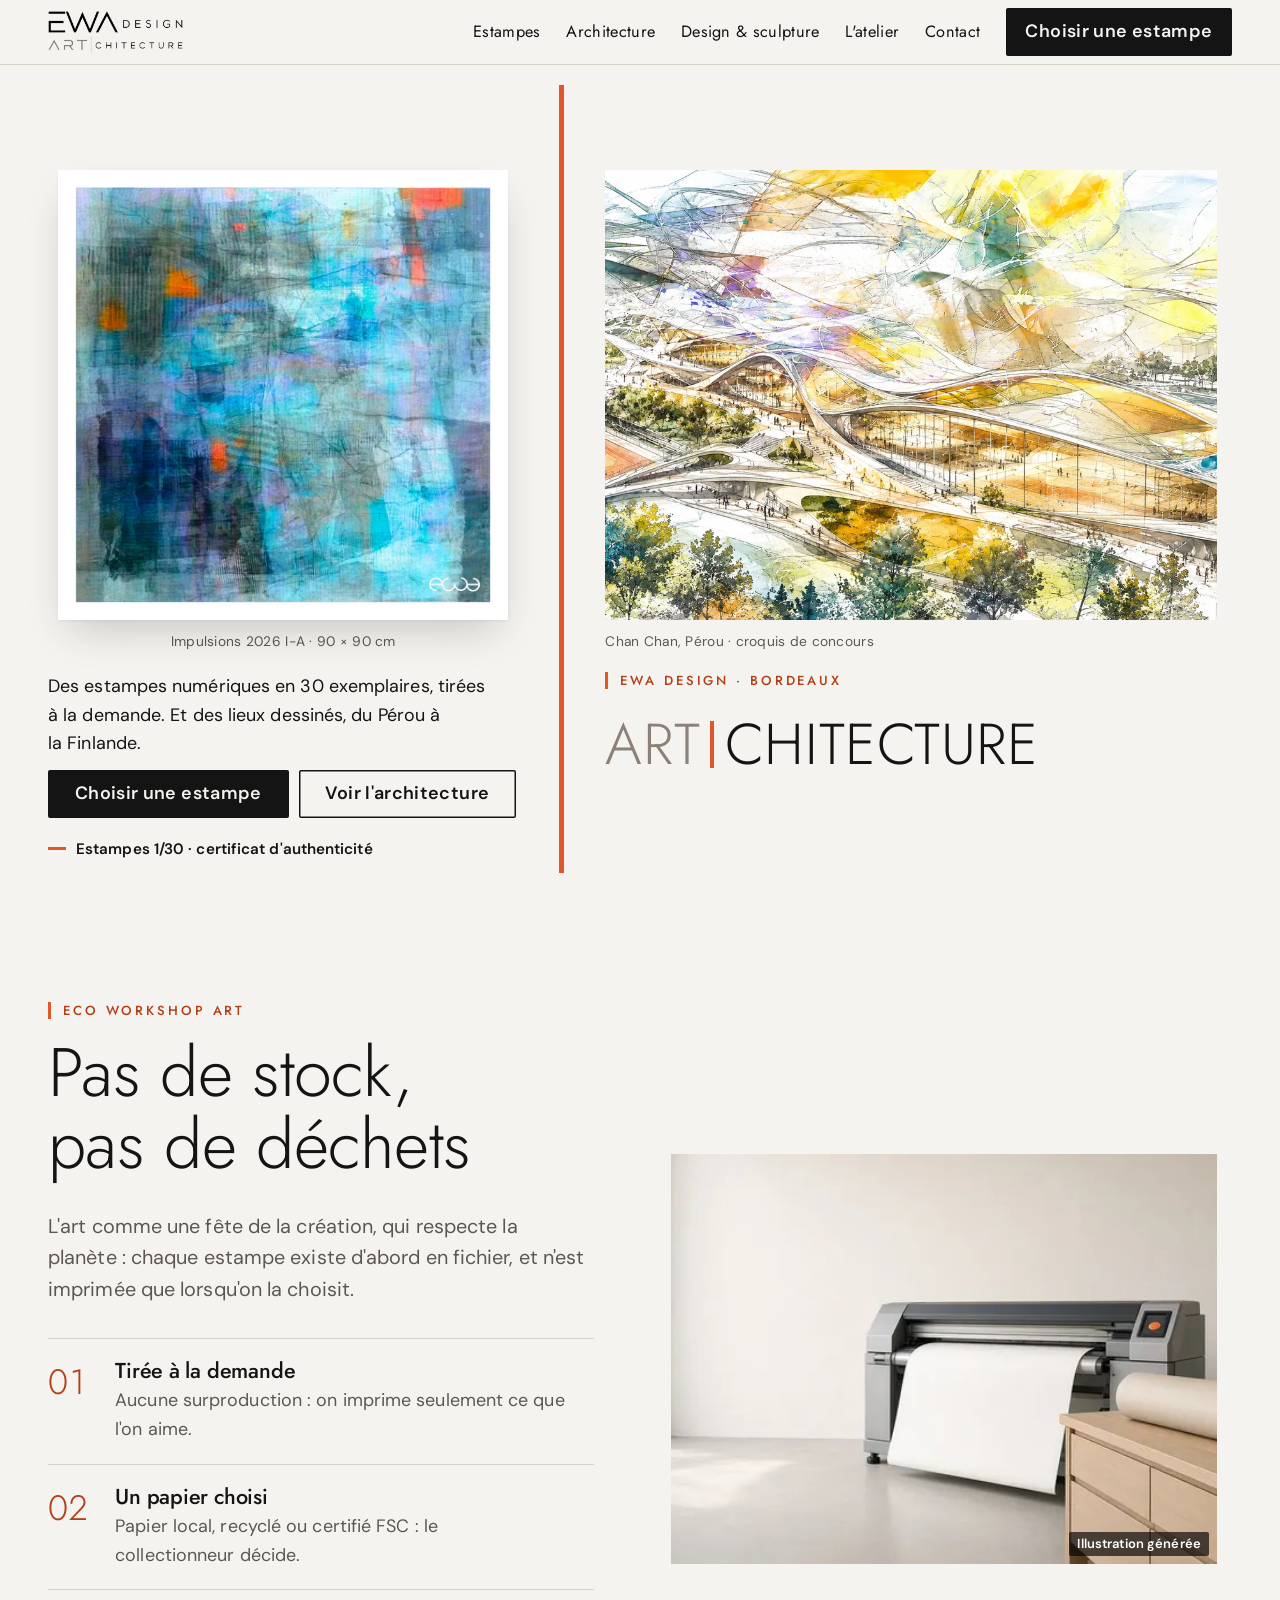
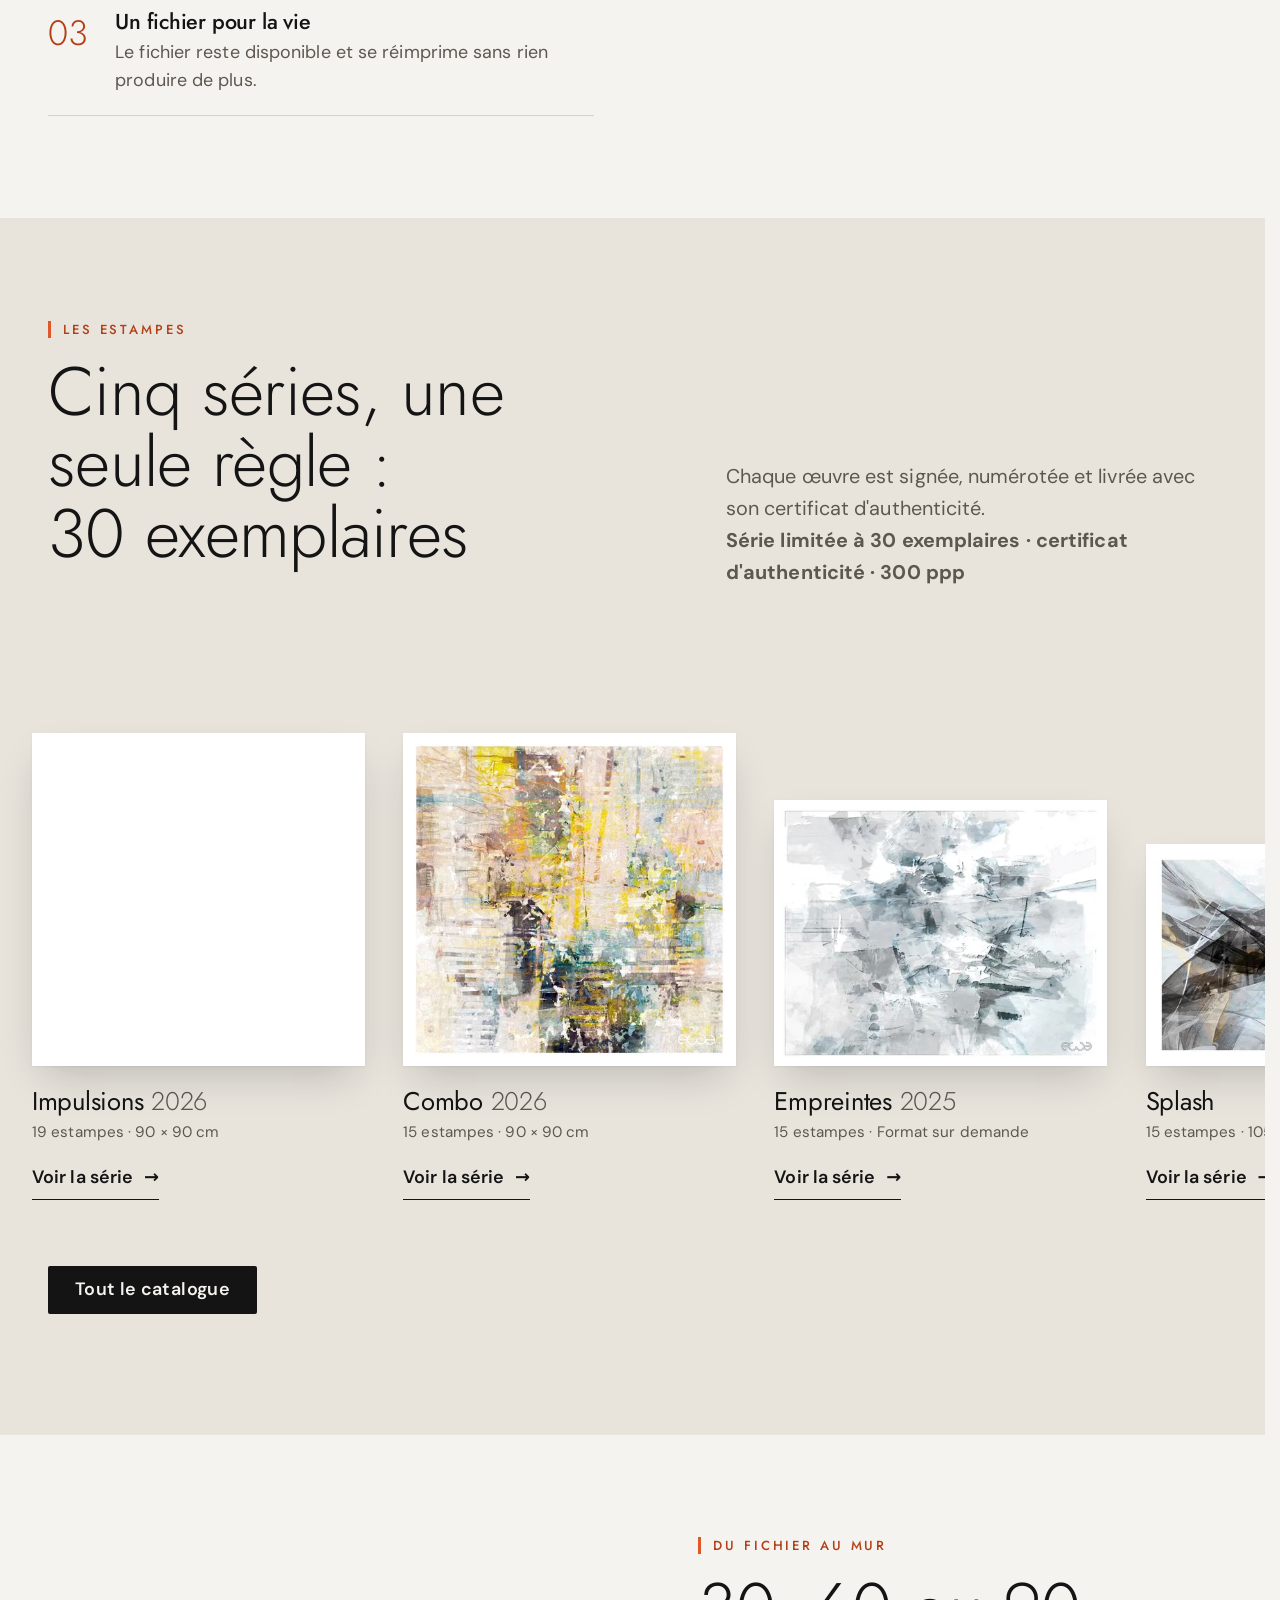
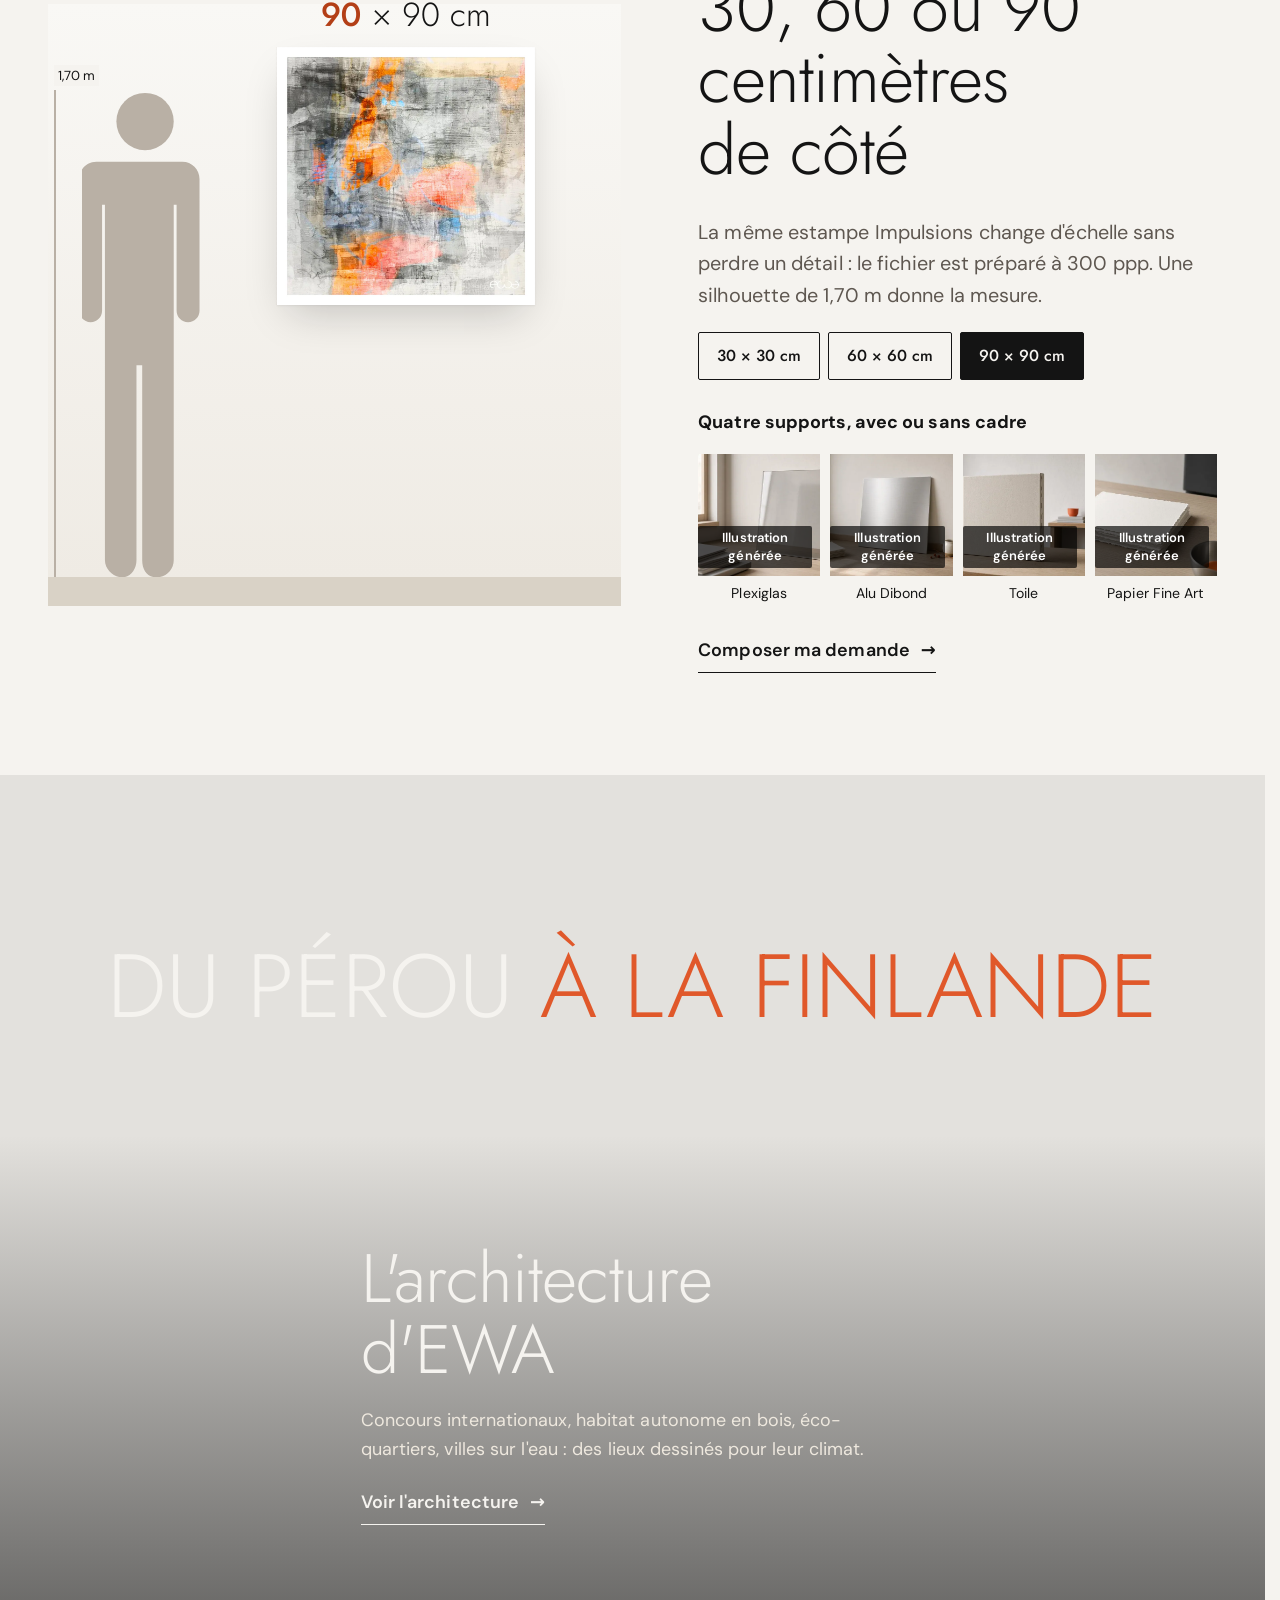
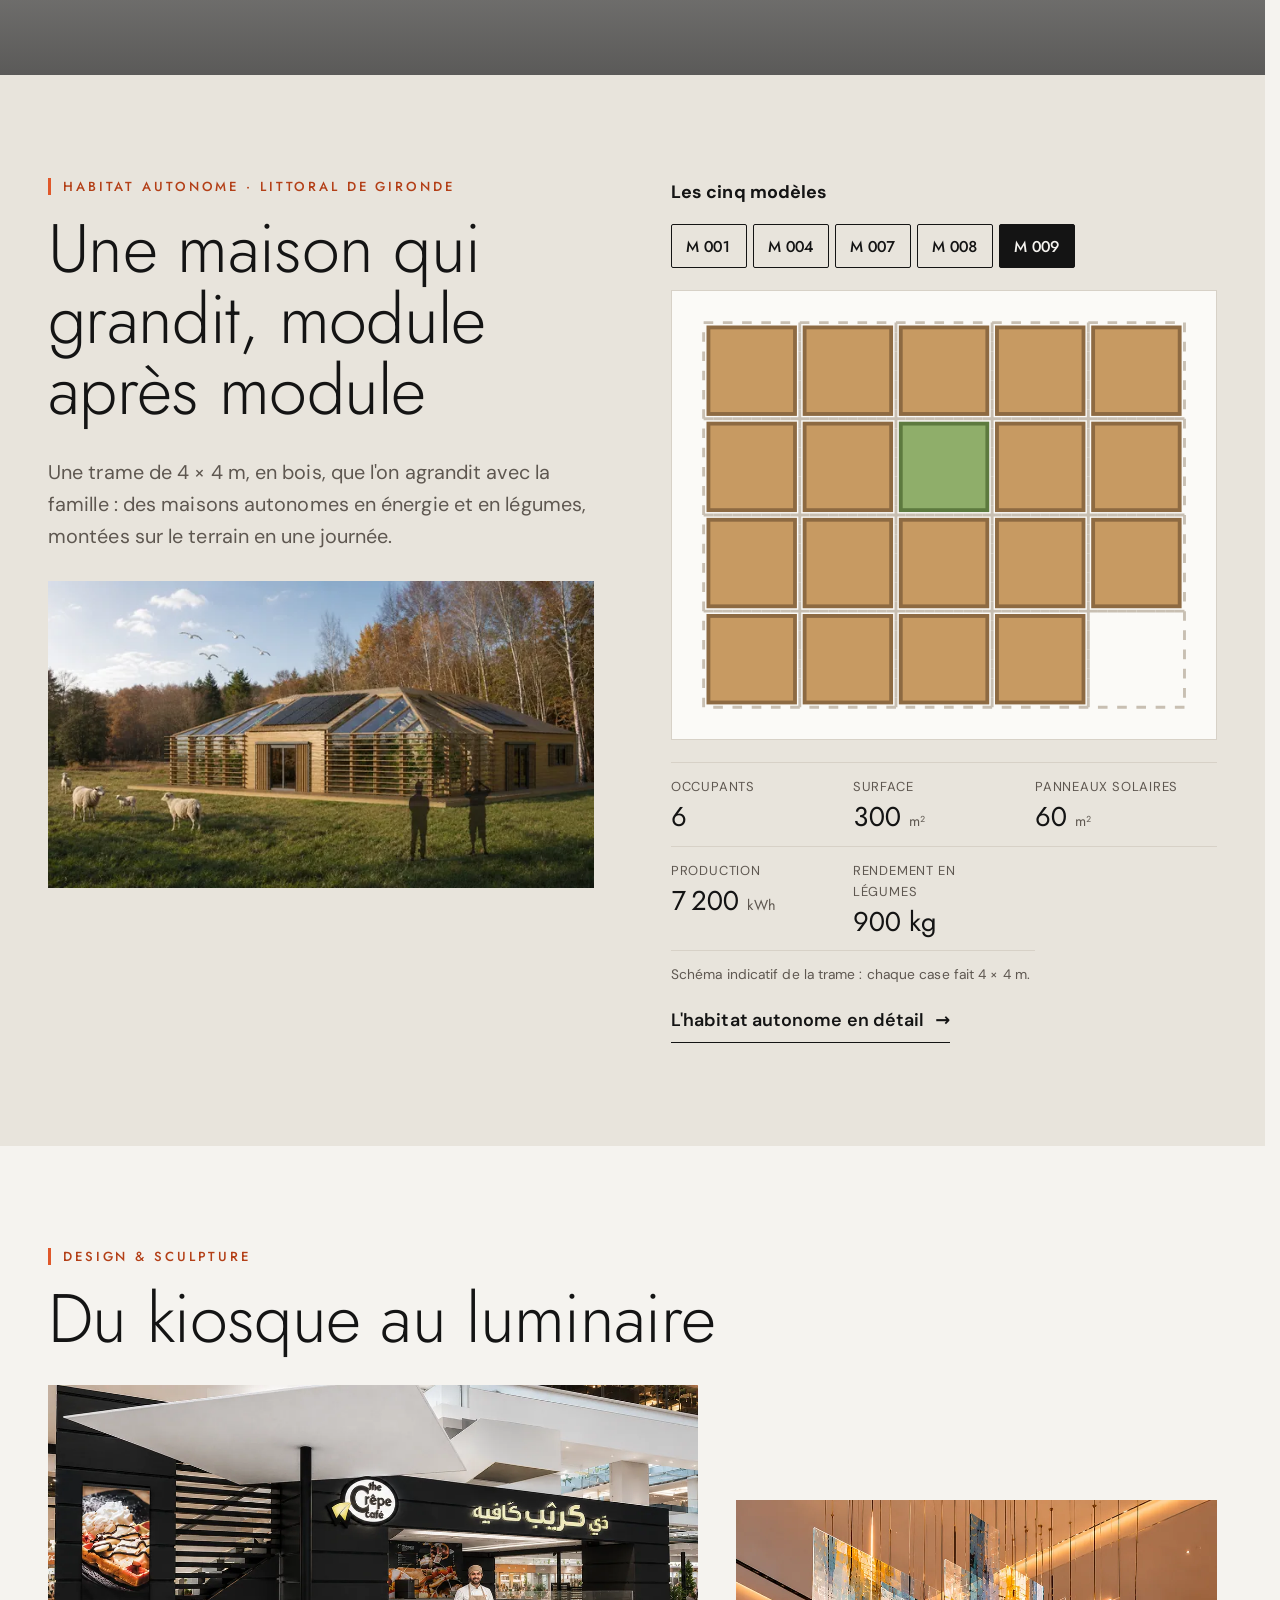
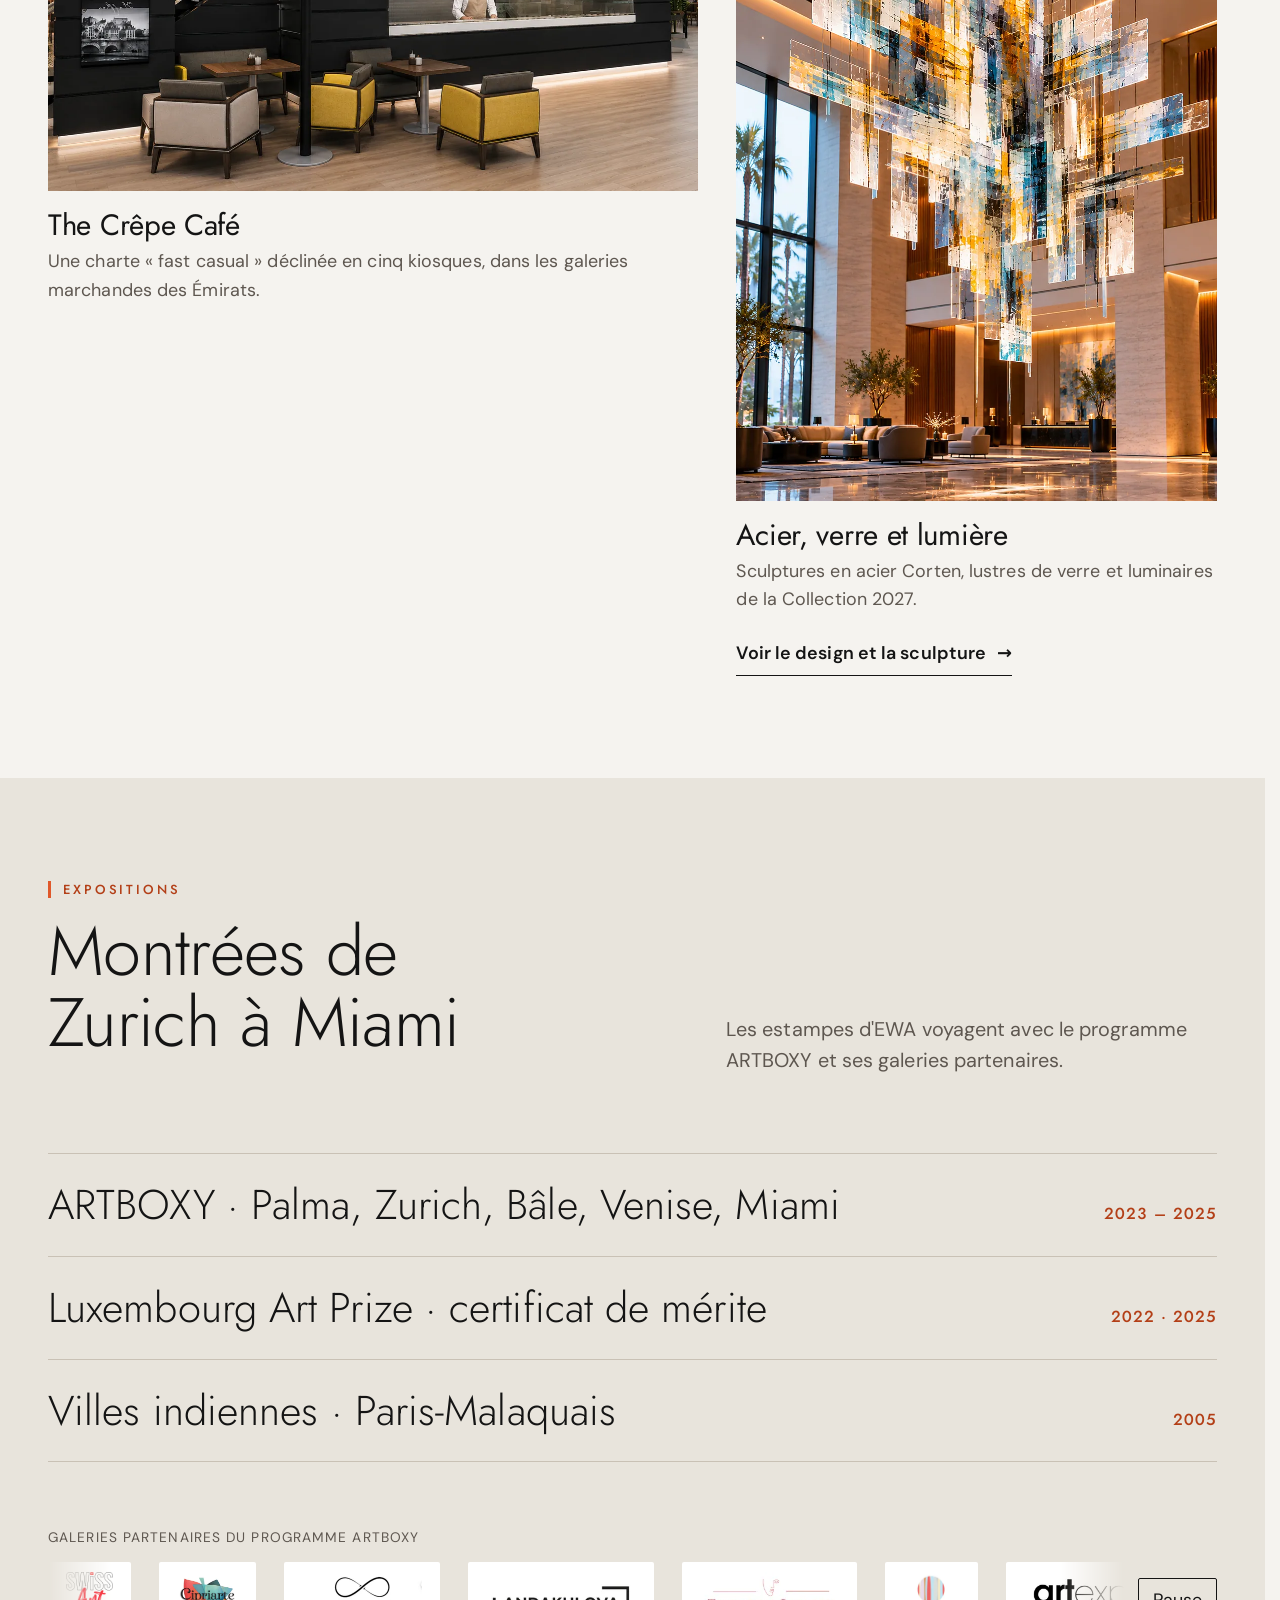
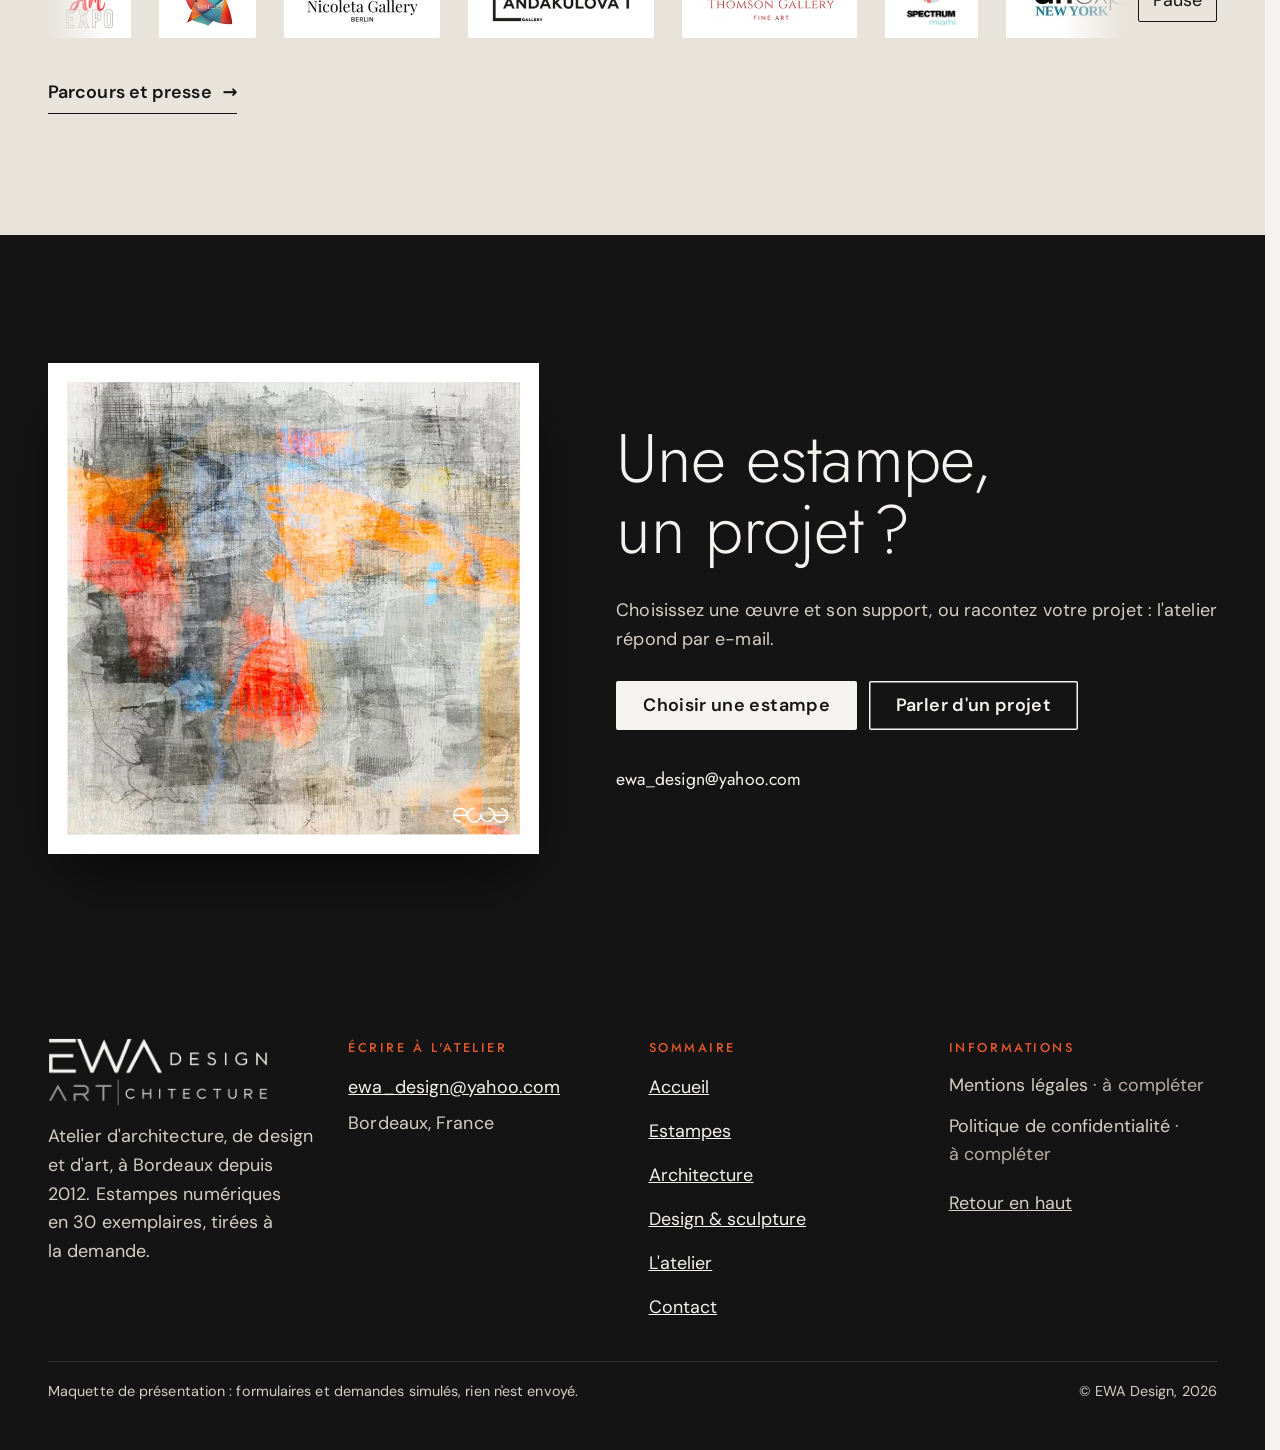
==== index.html @ a798f0fb "Maquette v1" ====
<!doctype html>
<html lang="fr" data-v="1" data-curseur>
<head>
<meta charset="utf-8">
<meta name="viewport" content="width=device-width, initial-scale=1, viewport-fit=cover">
<title>EWA Design : estampes numériques, architecture et design à Bordeaux</title>
<meta name="description" content="Estampes numériques en édition limitée à 30 exemplaires, tirées à la demande ; architecture, design et sculpture. Atelier EWA Design, Bordeaux.">
<meta name="robots" content="noindex, nofollow">
<link rel="canonical" href="https://ewa-design-maquette.vercel.app/">
<style>:root{--fond:#f5f3ef;--texte:#141414;--voile-fond:#141414;--ouverture-fond:#f5f3ef;--menu-fond:#141414}:root { --entete-h: 72px; --barres-h: 0px; } html { background: var(--fond); color: var(--texte); scrollbar-gutter: stable; } body { margin: 0; background: var(--fond); } html.js:not(.secours):not([data-arrivee="retour"]) [data-anime] { opacity: 0; } html.js:not(.secours):not([data-arrivee="retour"]) [data-anime].vu { opacity: 1; } [data-voile] { position: fixed; inset: 0; z-index: 900; background: var(--voile-fond); transform: translateY(100%); visibility: hidden; pointer-events: none; } html[data-arrivee="voile"]:not(.voile-leve):not(.secours) [data-voile] { transform: none; visibility: visible; } html.secours [data-voile] { visibility: hidden !important; } .ouverture-panneau { position: fixed; inset: 0; z-index: 850; display: none; place-content: center; justify-items: center; background: var(--ouverture-fond, var(--voile-fond)); color: var(--fond); text-align: center; } html.js[data-arrivee="intro"]:not(.secours):not(.intro-finie) .ouverture-panneau { display: grid; } html.defilement-bloque, html.defilement-bloque body, html.js[data-arrivee="intro"]:not(.secours):not(.intro-finie), html.js[data-arrivee="intro"]:not(.secours):not(.intro-finie) body, html[data-arrivee="voile"]:not(.voile-leve):not(.secours), html[data-arrivee="voile"]:not(.voile-leve):not(.secours) body { overflow: hidden; } html.js[data-arrivee="intro"]:not(.secours):not(.intro-finie) { background-color: var(--ouverture-fond, var(--voile-fond)); } html[data-arrivee="voile"]:not(.voile-leve):not(.secours) { background-color: var(--voile-fond); }</style>
<script>(function () {
var d = document.documentElement, ss = null, ls = null;
try { ss = window.sessionStorage; ls = window.localStorage; } catch (e) {}
d.classList.add('js');
var nav = performance.getEntriesByType ? performance.getEntriesByType('navigation')[0] : null;
var type = nav ? nav.type : 'navigate';
var depart = null;
try { depart = JSON.parse(ss.getItem('socle:depart') || 'null'); ss.removeItem('socle:depart'); } catch (e) {}
if (depart && !(Date.now() - depart.t < 15000)) depart = null;
var mode = type === 'back_forward' ? 'retour' : type === 'reload' ? 'intro' : depart ? 'voile' : 'intro';
d.setAttribute('data-arrivee', mode);
if (mode === 'voile' && depart.couleur) d.style.setProperty('--voile-fond', depart.couleur);
if (type === 'reload' && 'scrollRestoration' in history) {
history.scrollRestoration = 'manual';
}
try {
var choisie = ls && ls.getItem('socle:langue');
var langue = (d.lang || '').slice(0, 2);
if (choisie && choisie !== langue && type === 'navigate' && !depart) {
var alt = document.querySelector('link[rel="alternate"][hreflang="' + choisie + '"]');
if (alt) location.replace(new URL(alt.href).pathname + location.search + location.hash);
}
} catch (e) {}
setTimeout(function () { if (!d.classList.contains('demarre')) d.classList.add('secours'); }, 2000);
})();</script>
<link rel="preload" href="/assets/fonts/jost.woff2" as="font" type="font/woff2" crossorigin>
<link rel="preload" href="/assets/fonts/dm-sans.woff2" as="font" type="font/woff2" crossorigin>
<link rel="stylesheet" href="/assets/css/socle.css?v=1">
<link rel="stylesheet" href="/assets/css/site.css?v=1">
<link rel="modulepreload" href="/assets/js/site.js?v=1">
<link rel="modulepreload" href="/assets/js/socle/index.js?v=1">
<script src="/assets/vendor/gsap.min.js" defer></script>
<script src="/assets/vendor/ScrollTrigger.min.js" defer></script>
<script src="/assets/vendor/SplitText.min.js" defer></script>
<script type="module" src="/assets/js/site.js?v=1"></script>
<meta name="theme-color" content="#f5f3ef">
<link rel="icon" href="/assets/images/favicon.png" type="image/png">
<link rel="apple-touch-icon" href="/assets/images/apple-touch-icon.png">
<meta property="og:type" content="website">
<meta property="og:site_name" content="EWA Design">
<meta property="og:locale" content="fr_FR">
<meta property="og:title" content="EWA Design : estampes numériques, architecture et design à Bordeaux">
<meta property="og:description" content="Estampes numériques en édition limitée à 30 exemplaires, tirées à la demande ; architecture, design et sculpture. Atelier EWA Design, Bordeaux.">
<meta property="og:url" content="https://ewa-design-maquette.vercel.app/">
<meta property="og:image" content="https://ewa-design-maquette.vercel.app/assets/partage/accueil-fr.jpg">
<meta property="og:image:width" content="1200">
<meta property="og:image:height" content="630">
<meta property="og:image:alt" content="EWA Design : une estampe Impulsions et le titre Art | chitecture">
<meta name="twitter:card" content="summary_large_image">
<script type="application/ld+json">{"@context":"https://schema.org","@type":"Organization","name":"EWA Design","alternateName":"Eco Workshop Art","url":"https://ewa-design-maquette.vercel.app/","email":"ewa_design@yahoo.com","foundingDate":"2012","address":{"@type":"PostalAddress","addressLocality":"Bordeaux","addressCountry":"FR"},"description":"Atelier bordelais d'architecture, de design, d'art et de sculpture : estampes numériques en édition limitée à 30 exemplaires, tirées à la demande."}</script>
</head>
<body id="haut">
<div data-voile data-forme="barre" aria-hidden="true"><span class="voile-barre"></span><div class="voile-contenu"><img src="/assets/images/logo-clair-480.webp" alt="" width="480" height="149"><span data-voile-libelle>Accueil</span></div></div>
<div class="ouverture-panneau" data-ouverture aria-hidden="true">
  <p class="ouv-ewa">EWA <span>design</span></p>
  <p class="ouv-mots"><span class="ouv-mot ouv-art">Art</span><span class="ouv-barre" data-ouverture-objet></span><span class="ouv-mot ouv-chi">chitecture</span></p>
</div>
<a class="evitement" href="#contenu">Aller au contenu</a>
<header data-entete>
  <div class="entete-rangee">
    <a class="entete-logo" href="/" aria-label="EWA Design, accueil" data-libelle="Accueil" aria-current="page">
      <img src="/assets/images/logo-480.webp" alt="" width="480" height="149">
    </a>
    <nav data-nav aria-label="Navigation principale">
      <ul><li><a href="/estampes" data-libelle="Estampes">Estampes</a></li><li><a href="/architecture" data-libelle="Architecture">Architecture</a></li><li><a href="/design-sculpture" data-libelle="Design &amp; sculpture">Design &amp; sculpture</a></li><li><a href="/atelier" data-libelle="L&#39;atelier">L&#39;atelier</a></li><li><a href="/contact" data-libelle="Contact">Contact</a></li></ul>
    </nav>
    <div class="entete-actions">
      <a class="bouton" href="/estampes#catalogue" data-libelle="Estampes">Choisir une estampe</a>
      <button type="button" data-menu-bouton aria-controls="menu" aria-expanded="false" data-libelle-ouvrir="Menu" data-libelle-fermer="Fermer"><span data-libelle-bouton>Menu</span></button>
      <a class="menu-sansjs" href="#menu" data-menu-lien>Menu</a>
    </div>
  </div>
</header>
<script>/* Avant le premier affichage : rangées de la navigation (même règle que ajusterNav dans assets/js/socle/entete.js)
   et hauteur réelle de l'en-tête, pour que rien ne saute quand le JavaScript du site prend la main. */
(function () {
  var h = document.documentElement, u = document.querySelector('[data-nav] ul'), e = document.querySelector('[data-entete]');
  if (u) {
    var deborde = function () { return u.scrollWidth > u.clientWidth + 1; }, c = deborde();
    if (c && window.matchMedia('(min-width: 900px)').matches) {
      h.classList.add('nav-deux-rangees'); c = deborde();
      if (c) { h.classList.add('nav-deux-lignes'); var a = u.querySelector('a'); c = !a || u.getBoundingClientRect().height > a.getBoundingClientRect().height * 2.5; }
      if (c) h.classList.remove('nav-deux-rangees', 'nav-deux-lignes');
    }
    if (c) h.classList.add('nav-compacte');
  }
  if (e) h.style.setProperty('--entete-h', Math.round(e.getBoundingClientRect().height) + 'px');
})();</script>
<span id="menu-ferme" aria-hidden="true"></span>
<div id="menu" data-menu role="dialog" aria-modal="true" aria-label="Menu">
  <p class="menu-sansjs-fermer"><a href="#menu-ferme">Fermer</a></p>
  <ul><li style="--i:0"><a href="/" class="menu-lien" data-libelle="Accueil" aria-current="page">Accueil</a></li><li style="--i:1"><a href="/estampes" class="menu-lien" data-libelle="Estampes">Estampes</a></li><li style="--i:2"><a href="/architecture" class="menu-lien" data-libelle="Architecture">Architecture</a></li><li style="--i:3"><a href="/design-sculpture" class="menu-lien" data-libelle="Design &amp; sculpture">Design &amp; sculpture</a></li><li style="--i:4"><a href="/atelier" class="menu-lien" data-libelle="L&#39;atelier">L&#39;atelier</a></li><li style="--i:5"><a href="/contact" class="menu-lien" data-libelle="Contact">Contact</a></li></ul>
  <p class="menu-contact"><a class="bouton" href="/estampes#catalogue" data-libelle="Estampes">Choisir une estampe</a><span class="menu-email">ewa_design@yahoo.com</span></p>
</div>
<main id="contenu" tabindex="-1">
<section class="ouv-split ecran" id="debut">
  <div class="split-art">
    <figure class="media estampe " data-iris-centre data-tirage data-effet="tirage-ouverture" style="--cadrage:50% 50%">
  <picture>
    <img src="/assets/images/impulsions-i-a-1600.webp" srcset="/assets/images/impulsions-i-a-480.webp 480w, /assets/images/impulsions-i-a-960.webp 960w, /assets/images/impulsions-i-a-1600.webp 1600w" sizes="(max-width: 760px) 46vw, 520px" alt="Impulsions 2026 I-A · 90 × 90 cm" width="1600" height="1600" fetchpriority="high" loading="eager" decoding="async">
  </picture>
</figure>
    <p class="legende masque-ecran-bas">Impulsions 2026 I-A · 90 × 90 cm</p>
  </div>
  <span class="split-barre" data-effet="barre" aria-hidden="true"></span>
  <div class="split-chi">
    <figure class="media ouv-media-rideau" data-effet="split-chi" data-boucle-css style="--cadrage:50% 45%">
  <picture>
    <img src="/assets/images/archi-rubans-1440.webp" srcset="/assets/images/archi-rubans-640.webp 640w, /assets/images/archi-rubans-960.webp 960w, /assets/images/archi-rubans-1440.webp 1440w" sizes="(max-width: 760px) 46vw, 56vw" alt="Chan Chan, Pérou · croquis de concours" width="1440" height="1080" loading="lazy" decoding="async">
  </picture>
</figure>
    <p class="legende masque-ecran-bas">Chan Chan, Pérou · croquis de concours</p>
  </div>
  <div class="split-titre">
    <p class="surtitre ouv-entree masque-ecran-tres-bas">EWA Design · Bordeaux</p>
    <h1 class="titre-split"><span class="t-masque"><span class="t-mot t-art">Art</span></span><span class="t-barre" aria-hidden="true"></span><span class="t-masque"><span class="t-mot">chitecture</span></span></h1>
  </div>
  <div class="split-texte">
    <p class="ouv-entree masque-ecran-petit">Des estampes numériques en 30 exemplaires, tirées à la demande. Et des lieux dessinés, du Pérou à la Finlande.</p>
    <p class="split-actions ouv-entree">
      <a href="/estampes#catalogue" class="bouton" data-libelle="Estampes" data-action-principale data-survol="magnetique">Choisir une estampe</a>
      <a href="/architecture" class="bouton bouton--contour masque-ecran-tres-bas" data-libelle="Architecture">Voir l&#39;architecture</a>
    </p>
    <p class="split-info-ligne ouv-entree"><span class="split-info" data-info-cle>Estampes 1/30 · certificat d&#39;authenticité</span></p>
  </div>
</section>
<section class="section" id="demarche">
  <div class="conteneur demarche-grille">
    <div>
      <p class="surtitre">Eco Workshop Art</p>
      <h2 class="titre-section" data-anime="lignes">Pas de stock, pas de déchets</h2>
      <p class="chapeau" data-anime>L&#39;art comme une fête de la création, qui respecte la planète : chaque estampe existe d&#39;abord en fichier, et n&#39;est imprimée que lorsqu&#39;on la choisit.</p>
      <ol class="engagements" data-anime="cascade">
        <li><span class="n">01</span><h3>Tirée à la demande</h3><p>Aucune surproduction : on imprime seulement ce que l&#39;on aime.</p></li><li><span class="n">02</span><h3>Un papier choisi</h3><p>Papier local, recyclé ou certifié FSC : le collectionneur décide.</p></li><li><span class="n">03</span><h3>Un fichier pour la vie</h3><p>Le fichier reste disponible et se réimprime sans rien produire de plus.</p></li>
      </ol>
    </div>
    <figure class="media demarche-media" data-grok data-fx="parallaxe" style="--cadrage:55% 50%">
  <picture>
    <img src="/assets/images/grok/atelier-tirage-1280.webp" srcset="/assets/images/grok/atelier-tirage-640.webp 640w, /assets/images/grok/atelier-tirage-1280.webp 1280w, /assets/images/grok/atelier-tirage-1920.webp 1920w" sizes="(max-width: 860px) 100vw, 45vw" alt="Imprimante grand format d&#39;où sort une feuille de papier coton encore vierge" width="1280" height="720" loading="lazy" decoding="async">
  </picture><figcaption class="mention-ia">Illustration générée</figcaption>
</figure>
  </div>
</section>
<section class="section section--pierre series" id="series" data-effet="series">
  <div class="conteneur tete-section">
    <div>
      <p class="surtitre">Les estampes</p>
      <h2 class="titre-section" data-anime="lignes">Cinq séries, une seule règle : 30 exemplaires</h2>
    </div>
    <p class="chapeau" data-anime>Chaque œuvre est signée, numérotée et livrée avec son certificat d&#39;authenticité.<br><b>Série limitée à 30 exemplaires · certificat d&#39;authenticité · 300 ppp</b></p>
  </div>
  <div class="series-fenetre" tabindex="0" role="region" aria-label="Séries d&#39;estampes, défilement horizontal">
    <ul class="series-piste" data-series-piste data-galerie>
      <li class="serie-carte">
        <figure class="media estampe " data-tirage style="--delai:0s" style="--cadrage:50% 50%">
  <picture>
    <img src="/assets/images/impulsions-g-1600.webp" srcset="/assets/images/impulsions-g-480.webp 480w, /assets/images/impulsions-g-960.webp 960w, /assets/images/impulsions-g-1600.webp 1600w" sizes="(max-width: 760px) 74vw, 380px" alt="Impulsions 2026" width="1600" height="1600" loading="lazy" decoding="async">
  </picture>
</figure>
        <h3>Impulsions <span>2026</span></h3>
        <p>19 estampes · 90 × 90 cm</p>
        <a href="/estampes?serie=impulsions#catalogue" class="lien-fleche" data-libelle="Estampes">Voir la série</a>
      </li><li class="serie-carte">
        <figure class="media estampe " data-tirage style="--delai:0.12s" style="--cadrage:50% 50%">
  <picture>
    <img src="/assets/images/combo-e-1600.webp" srcset="/assets/images/combo-e-480.webp 480w, /assets/images/combo-e-960.webp 960w, /assets/images/combo-e-1600.webp 1600w" sizes="(max-width: 760px) 74vw, 380px" alt="Combo 2026" width="1600" height="1600" loading="lazy" decoding="async">
  </picture>
</figure>
        <h3>Combo <span>2026</span></h3>
        <p>15 estampes · 90 × 90 cm</p>
        <a href="/estampes?serie=combo#catalogue" class="lien-fleche" data-libelle="Estampes">Voir la série</a>
      </li><li class="serie-carte">
        <figure class="media estampe " data-tirage style="--delai:0.24s" style="--cadrage:50% 50%">
  <picture>
    <img src="/assets/images/empreintes-a-1600.webp" srcset="/assets/images/empreintes-a-480.webp 480w, /assets/images/empreintes-a-960.webp 960w, /assets/images/empreintes-a-1600.webp 1600w" sizes="(max-width: 760px) 74vw, 380px" alt="Empreintes 2025" width="1600" height="1280" loading="lazy" decoding="async">
  </picture>
</figure>
        <h3>Empreintes <span>2025</span></h3>
        <p>15 estampes · Format sur demande</p>
        <a href="/estampes?serie=empreintes#catalogue" class="lien-fleche" data-libelle="Estampes">Voir la série</a>
      </li><li class="serie-carte">
        <figure class="media estampe " data-tirage style="--delai:0s" style="--cadrage:50% 50%">
  <picture>
    <img src="/assets/images/splash-a-1600.webp" srcset="/assets/images/splash-a-480.webp 480w, /assets/images/splash-a-960.webp 960w, /assets/images/splash-a-1600.webp 1600w" sizes="(max-width: 760px) 74vw, 380px" alt="Splash " width="1600" height="1066" loading="lazy" decoding="async">
  </picture>
</figure>
        <h3>Splash <span></span></h3>
        <p>15 estampes · 105 × 70 cm</p>
        <a href="/estampes?serie=splash#catalogue" class="lien-fleche" data-libelle="Estampes">Voir la série</a>
      </li><li class="serie-carte">
        <figure class="media estampe " data-tirage style="--delai:0.12s" style="--cadrage:50% 50%">
  <picture>
    <img src="/assets/images/vibration-a1-800.webp" srcset="/assets/images/vibration-a1-400.webp 400w, /assets/images/vibration-a1-800.webp 800w" sizes="(max-width: 760px) 74vw, 380px" alt="Vibration nature 2025" width="800" height="1829" loading="lazy" decoding="async">
  </picture>
</figure>
        <h3>Vibration nature <span>2025</span></h3>
        <p>9 estampes · 50 × 115 cm</p>
        <a href="/estampes?serie=vibration#catalogue" class="lien-fleche" data-libelle="Estampes">Voir la série</a>
      </li>
    </ul>
  </div>
  <p class="conteneur series-pied"><a href="/estampes#catalogue" class="bouton" data-libelle="Estampes">Tout le catalogue</a></p>
</section>
<section class="section" id="formats">
  <div class="conteneur formats-grille">
    <div class="gig-scene" data-effet="gigogne" role="img" aria-label="Schéma : trois carrés emboîtés de 30, 60 et 90 cm à côté d&#39;une silhouette de 1,70 m">
      <span class="gig-mur"></span><span class="gig-sol"></span>
      <span class="gig-cote"><span>1,70 m</span></span>
      <svg class="gig-silhouette" viewBox="0 0 44 170" aria-hidden="true"><circle cx="22" cy="11" r="10" fill="currentColor"/><path fill="currentColor" d="M9 25h26c3.3 0 6 2.7 6 6v46c0 2.2-1.8 4-4 4s-4-1.8-4-4V40h-1v124c0 3.3-2.7 6-6 6s-5-2.7-5-6V96h-2v68c0 3.3-2.2 6-5 6s-6-2.7-6-6V40h-1v37c0 2.2-1.8 4-4 4s-4-1.8-4-4V31c0-3.3 2.7-6 6-6z"/></svg>
      <div class="gig-cadre">
        <span class="gig-repere gig-r90"><span>90</span></span>
        <span class="gig-repere gig-r60"><span>60</span></span>
        <span class="gig-repere gig-r30"><span>30</span></span>
        <div class="gig-oeuvre" data-gig-oeuvre>
          <img src="/assets/images/impulsions-g-960.webp" alt="" width="960" height="960" loading="lazy" decoding="async">
        </div>
      </div>
      <p class="gig-taille" aria-hidden="true"><b data-gig-taille>90</b> × <span data-gig-taille2>90</span> cm</p>
    </div>
    <div>
      <p class="surtitre">Du fichier au mur</p>
      <h2 class="titre-section" data-anime="lignes">30, 60 ou 90 centimètres de côté</h2>
      <p class="chapeau" data-anime>La même estampe Impulsions change d&#39;échelle sans perdre un détail : le fichier est préparé à 300 ppp. Une silhouette de 1,70 m donne la mesure.</p>
      <div class="choix-formats" role="group" aria-label="Choisir un format">
        <button type="button" data-gig-choix="30" aria-pressed="false">30 × 30 cm</button><button type="button" data-gig-choix="60" aria-pressed="false">60 × 60 cm</button><button type="button" data-gig-choix="90" aria-pressed="true">90 × 90 cm</button>
      </div>
      <p><b>Quatre supports, avec ou sans cadre</b></p>
      <ul class="supports-mini" data-anime="cascade">
        <li><figure class="media " data-grok style="--cadrage:50% 50%">
  <picture>
    <img src="/assets/images/grok/support-plexi-960.webp" srcset="/assets/images/grok/support-plexi-480.webp 480w, /assets/images/grok/support-plexi-960.webp 960w" sizes="120px" alt="Plexiglas" width="960" height="960" loading="lazy" decoding="async">
  </picture><figcaption class="mention-ia">Illustration générée</figcaption>
</figure>Plexiglas</li><li><figure class="media " data-grok style="--cadrage:50% 50%">
  <picture>
    <img src="/assets/images/grok/support-alu-960.webp" srcset="/assets/images/grok/support-alu-480.webp 480w, /assets/images/grok/support-alu-960.webp 960w" sizes="120px" alt="Alu Dibond" width="960" height="960" loading="lazy" decoding="async">
  </picture><figcaption class="mention-ia">Illustration générée</figcaption>
</figure>Alu Dibond</li><li><figure class="media " data-grok style="--cadrage:50% 50%">
  <picture>
    <img src="/assets/images/grok/support-toile-960.webp" srcset="/assets/images/grok/support-toile-480.webp 480w, /assets/images/grok/support-toile-960.webp 960w" sizes="120px" alt="Toile" width="960" height="960" loading="lazy" decoding="async">
  </picture><figcaption class="mention-ia">Illustration générée</figcaption>
</figure>Toile</li><li><figure class="media " data-grok style="--cadrage:50% 50%">
  <picture>
    <img src="/assets/images/grok/support-papier-960.webp" srcset="/assets/images/grok/support-papier-480.webp 480w, /assets/images/grok/support-papier-960.webp 960w" sizes="120px" alt="Papier Fine Art" width="960" height="960" loading="lazy" decoding="async">
  </picture><figcaption class="mention-ia">Illustration générée</figcaption>
</figure>Papier Fine Art</li>
      </ul>
      <a href="/contact?sujet=estampe#demande" class="lien-fleche" data-libelle="Contact">Composer ma demande</a>
    </div>
  </div>
</section>
<section class="archi-plein" id="architecture" data-fx="plein-ecran" data-fx-depart="inset(22% 26% 22% 26% round 0px)">
  <div data-collant>
    <figure class="media " data-fx-cible style="--cadrage:54% 48%">
  <picture><source media="(max-width: 760px) and (orientation: portrait)" srcset="/assets/images/archi-cotier-mobile-640.webp 640w, /assets/images/archi-cotier-mobile-1080.webp 1080w" sizes="100vw">
    <img src="/assets/images/archi-cotier-1280.webp" srcset="/assets/images/archi-cotier-640.webp 640w, /assets/images/archi-cotier-1280.webp 1280w, /assets/images/archi-cotier-1536.webp 1536w" sizes="100vw" alt="Croquis d&#39;un complexe côtier en rubans au bord de l&#39;eau" width="1280" height="548" loading="lazy" decoding="async">
  </picture>
</figure>
    <p class="archi-mots" aria-hidden="true"><span data-fx-ecarte="g">Du Pérou</span><span data-fx-ecarte="d">à la Finlande</span></p>
    <div class="archi-apres" data-fx-apres>
      <h2 class="titre-section">L&#39;architecture d&#39;EWA</h2>
      <p>Concours internationaux, habitat autonome en bois, éco-quartiers, villes sur l&#39;eau : des lieux dessinés pour leur climat.</p>
      <a href="/architecture" class="lien-fleche" data-libelle="Architecture">Voir l&#39;architecture</a>
    </div>
  </div>
</section>
<section class="section section--pierre" id="trame">
  <div class="conteneur trame-grille">
    <div>
      <p class="surtitre">Habitat autonome · littoral de Gironde</p>
      <h2 class="titre-section" data-anime="lignes">Une maison qui grandit, module après module</h2>
      <p class="chapeau" data-anime>Une trame de 4 × 4 m, en bois, que l&#39;on agrandit avec la famille : des maisons autonomes en énergie et en légumes, montées sur le terrain en une journée.</p>
      <figure class="media trame-media" data-fx="zoom" style="--cadrage:50% 50%">
  <picture>
    <img src="/assets/images/habitat-prairie-1280.webp" srcset="/assets/images/habitat-prairie-640.webp 640w, /assets/images/habitat-prairie-1280.webp 1280w, /assets/images/habitat-prairie-1689.webp 1689w" sizes="(max-width: 860px) 100vw, 45vw" alt="Habitat autonome en bois avec serre et panneaux solaires, dans une prairie avec des moutons" width="1280" height="720" loading="lazy" decoding="async">
  </picture>
</figure>
    </div>
    <div data-trame data-modeles="[{&quot;nom&quot;:&quot;M 001&quot;,&quot;occupants&quot;:&quot;1 à 2&quot;,&quot;surface&quot;:80,&quot;panneaux&quot;:10,&quot;kwh&quot;:&quot;1 200&quot;,&quot;legumes&quot;:&quot;170 kg&quot;,&quot;cases&quot;:5},{&quot;nom&quot;:&quot;M 004&quot;,&quot;occupants&quot;:&quot;3&quot;,&quot;surface&quot;:135,&quot;panneaux&quot;:30,&quot;kwh&quot;:&quot;3 600&quot;,&quot;legumes&quot;:&quot;450 kg&quot;,&quot;cases&quot;:8},{&quot;nom&quot;:&quot;M 007&quot;,&quot;occupants&quot;:&quot;3&quot;,&quot;surface&quot;:135,&quot;panneaux&quot;:35,&quot;kwh&quot;:&quot;4 000&quot;,&quot;legumes&quot;:&quot;450 kg&quot;,&quot;cases&quot;:8},{&quot;nom&quot;:&quot;M 008&quot;,&quot;occupants&quot;:&quot;4&quot;,&quot;surface&quot;:230,&quot;panneaux&quot;:60,&quot;kwh&quot;:&quot;7 200&quot;,&quot;legumes&quot;:&quot;600 kg&quot;,&quot;cases&quot;:14},{&quot;nom&quot;:&quot;M 009&quot;,&quot;occupants&quot;:&quot;6&quot;,&quot;surface&quot;:300,&quot;panneaux&quot;:60,&quot;kwh&quot;:&quot;7 200&quot;,&quot;legumes&quot;:&quot;900 kg&quot;,&quot;cases&quot;:19}]">
      <p><b>Les cinq modèles</b></p>
      <div class="trame-onglets" role="group" aria-label="Les cinq modèles">
        <button type="button" data-trame-choix="0" aria-pressed="false">M 001</button><button type="button" data-trame-choix="1" aria-pressed="false">M 004</button><button type="button" data-trame-choix="2" aria-pressed="false">M 007</button><button type="button" data-trame-choix="3" aria-pressed="false">M 008</button><button type="button" data-trame-choix="4" aria-pressed="true">M 009</button>
      </div>
      <div class="trame-plan" data-effet="trame">
        <svg viewBox="-2 -2 104 84" role="img" aria-label="Schéma indicatif de la trame : chaque case fait 4 × 4 m.">
          <rect class="case" x="0" y="0" width="20" height="20"/><rect class="case" x="20" y="0" width="20" height="20"/><rect class="case" x="40" y="0" width="20" height="20"/><rect class="case" x="60" y="0" width="20" height="20"/><rect class="case" x="80" y="0" width="20" height="20"/><rect class="case" x="0" y="20" width="20" height="20"/><rect class="case" x="20" y="20" width="20" height="20"/><rect class="case" x="40" y="20" width="20" height="20"/><rect class="case" x="60" y="20" width="20" height="20"/><rect class="case" x="80" y="20" width="20" height="20"/><rect class="case" x="0" y="40" width="20" height="20"/><rect class="case" x="20" y="40" width="20" height="20"/><rect class="case" x="40" y="40" width="20" height="20"/><rect class="case" x="60" y="40" width="20" height="20"/><rect class="case" x="80" y="40" width="20" height="20"/><rect class="case" x="0" y="60" width="20" height="20"/><rect class="case" x="20" y="60" width="20" height="20"/><rect class="case" x="40" y="60" width="20" height="20"/><rect class="case" x="60" y="60" width="20" height="20"/><rect class="case" x="80" y="60" width="20" height="20"/>
          <rect class="module allume" data-rang="16" x="1" y="1" width="18" height="18"/><rect class="module allume" data-rang="7" x="21" y="1" width="18" height="18"/><rect class="module allume" data-rang="4" x="41" y="1" width="18" height="18"/><rect class="module allume" data-rang="8" x="61" y="1" width="18" height="18"/><rect class="module allume" data-rang="17" x="81" y="1" width="18" height="18"/><rect class="module allume" data-rang="12" x="1" y="21" width="18" height="18"/><rect class="module allume" data-rang="1" x="21" y="21" width="18" height="18"/><rect class="module allume serre" data-rang="0" x="41" y="21" width="18" height="18"/><rect class="module allume" data-rang="2" x="61" y="21" width="18" height="18"/><rect class="module allume" data-rang="13" x="81" y="21" width="18" height="18"/><rect class="module allume" data-rang="14" x="1" y="41" width="18" height="18"/><rect class="module allume" data-rang="5" x="21" y="41" width="18" height="18"/><rect class="module allume" data-rang="3" x="41" y="41" width="18" height="18"/><rect class="module allume" data-rang="6" x="61" y="41" width="18" height="18"/><rect class="module allume" data-rang="15" x="81" y="41" width="18" height="18"/><rect class="module allume" data-rang="18" x="1" y="61" width="18" height="18"/><rect class="module allume" data-rang="10" x="21" y="61" width="18" height="18"/><rect class="module allume" data-rang="9" x="41" y="61" width="18" height="18"/><rect class="module allume" data-rang="11" x="61" y="61" width="18" height="18"/><rect class="module" data-rang="19" x="81" y="61" width="18" height="18"/>
        </svg>
      </div>
      <dl class="trame-donnees">
        <div><dt>Occupants</dt><dd data-trame-val="occupants">6</dd></div>
        <div><dt>Surface</dt><dd><span data-trame-val="surface">300</span> <small>m²</small></dd></div>
        <div><dt>Panneaux solaires</dt><dd><span data-trame-val="panneaux">60</span> <small>m²</small></dd></div>
        <div><dt>Production</dt><dd><span data-trame-val="kwh">7 200</span> <small>kWh</small></dd></div>
        <div><dt>Rendement en légumes</dt><dd data-trame-val="legumes">900 kg</dd></div>
      </dl>
      <p class="trame-note">Schéma indicatif de la trame : chaque case fait 4 × 4 m.</p>
      <a href="/architecture#habitat" class="lien-fleche" data-libelle="Architecture">L&#39;habitat autonome en détail</a>
    </div>
  </div>
</section>
<section class="section" id="design">
  <div class="conteneur">
    <p class="surtitre">Design &amp; sculpture</p>
    <h2 class="titre-section" data-anime="lignes">Du kiosque au luminaire</h2>
    <div class="duo">
      <article class="duo-carte">
        <figure class="media " data-fx="vitesse" style="--cadrage:50% 50%">
  <picture>
    <img src="/assets/images/kiosque-1-1280.webp" srcset="/assets/images/kiosque-1-640.webp 640w, /assets/images/kiosque-1-1280.webp 1280w, /assets/images/kiosque-1-1600.webp 1600w" sizes="(max-width: 760px) 100vw, 55vw" alt="Kiosque The Crêpe Café en noir et jaune dans une galerie marchande" width="1280" height="800" loading="lazy" decoding="async">
  </picture>
</figure>
        <h3>The Crêpe Café</h3>
        <p>Une charte « fast casual » déclinée en cinq kiosques, dans les galeries marchandes des Émirats.</p>
      </article>
      <article class="duo-carte">
        <figure class="media " data-fx="parallaxe" style="--cadrage:50% 40%">
  <picture>
    <img src="/assets/images/lustre-verre-1280.webp" srcset="/assets/images/lustre-verre-480.webp 480w, /assets/images/lustre-verre-960.webp 960w, /assets/images/lustre-verre-1280.webp 1280w" sizes="(max-width: 760px) 100vw, 40vw" alt="Lustre de plaques de verre colorées suspendu dans un hall" width="1280" height="1600" loading="lazy" decoding="async">
  </picture>
</figure>
        <h3>Acier, verre et lumière</h3>
        <p>Sculptures en acier Corten, lustres de verre et luminaires de la Collection 2027.</p>
        <a href="/design-sculpture" class="lien-fleche" data-libelle="Design &amp; sculpture">Voir le design et la sculpture</a>
      </article>
    </div>
  </div>
</section>
<section class="section section--pierre" id="expositions">
  <div class="conteneur">
    <div class="tete-section">
      <div>
        <p class="surtitre">Expositions</p>
        <h2 class="titre-section" data-anime="lignes">Montrées de Zurich à Miami</h2>
      </div>
      <p class="chapeau" data-anime>Les estampes d&#39;EWA voyagent avec le programme ARTBOXY et ses galeries partenaires.</p>
    </div>
    <ul class="expos-liste" data-anime="cascade">
      <li><span class="lieu">ARTBOXY · Palma, Zurich, Bâle, Venise, Miami</span><span class="annee">2023 – 2025</span></li><li><span class="lieu">Luxembourg Art Prize · certificat de mérite</span><span class="annee">2022 · 2025</span></li><li><span class="lieu">Villes indiennes · Paris-Malaquais</span><span class="annee">2005</span></li>
    </ul>
    <p class="galeries-titre" style="margin-top:clamp(36px,5vw,64px)">Galeries partenaires du programme ARTBOXY</p>
    <div class="galeries" style="margin-top:0">
      <div class="galeries-ruban" id="ruban-galeries" data-boucle-css data-ruban>
        <div class="galeries-piste">
          <span class="logo-galerie"><img src="/assets/images/galerie-swiss-art-expo-240.webp" alt="Swiss Art Expo" width="240" height="288" loading="lazy" decoding="async"></span><span class="logo-galerie"><img src="/assets/images/galerie-cipriarte-240.webp" alt="Cipriarte Venezia" width="240" height="219" loading="lazy" decoding="async"></span><span class="logo-galerie"><img src="/assets/images/galerie-nicoleta-240.webp" alt="Nicoleta Gallery Berlin" width="240" height="112" loading="lazy" decoding="async"></span><span class="logo-galerie"><img src="/assets/images/galerie-andakulova-240.webp" alt="Andakulova Gallery" width="240" height="85" loading="lazy" decoding="async"></span><span class="logo-galerie"><img src="/assets/images/galerie-thomson-240.webp" alt="Thomson Gallery" width="240" height="97" loading="lazy" decoding="async"></span><span class="logo-galerie"><img src="/assets/images/galerie-spectrum-240.webp" alt="Spectrum Miami" width="240" height="233" loading="lazy" decoding="async"></span><span class="logo-galerie"><img src="/assets/images/galerie-artexpo-240.webp" alt="Artexpo New York" width="240" height="98" loading="lazy" decoding="async"></span><span class="logo-galerie"><img src="/assets/images/galerie-andie-art-240.webp" alt="Andie Art" width="240" height="198" loading="lazy" decoding="async"></span><span class="logo-galerie"><img src="/assets/images/galerie-artboxy-240.webp" alt="ARTBOXY" width="240" height="35" loading="lazy" decoding="async"></span><span class="logo-galerie" aria-hidden="true"><img src="/assets/images/galerie-swiss-art-expo-240.webp" alt="" width="240" height="288" loading="lazy" decoding="async"></span><span class="logo-galerie" aria-hidden="true"><img src="/assets/images/galerie-cipriarte-240.webp" alt="" width="240" height="219" loading="lazy" decoding="async"></span><span class="logo-galerie" aria-hidden="true"><img src="/assets/images/galerie-nicoleta-240.webp" alt="" width="240" height="112" loading="lazy" decoding="async"></span><span class="logo-galerie" aria-hidden="true"><img src="/assets/images/galerie-andakulova-240.webp" alt="" width="240" height="85" loading="lazy" decoding="async"></span><span class="logo-galerie" aria-hidden="true"><img src="/assets/images/galerie-thomson-240.webp" alt="" width="240" height="97" loading="lazy" decoding="async"></span><span class="logo-galerie" aria-hidden="true"><img src="/assets/images/galerie-spectrum-240.webp" alt="" width="240" height="233" loading="lazy" decoding="async"></span><span class="logo-galerie" aria-hidden="true"><img src="/assets/images/galerie-artexpo-240.webp" alt="" width="240" height="98" loading="lazy" decoding="async"></span><span class="logo-galerie" aria-hidden="true"><img src="/assets/images/galerie-andie-art-240.webp" alt="" width="240" height="198" loading="lazy" decoding="async"></span><span class="logo-galerie" aria-hidden="true"><img src="/assets/images/galerie-artboxy-240.webp" alt="" width="240" height="35" loading="lazy" decoding="async"></span>
        </div>
      </div>
      <button type="button" class="ruban-pause" data-pause-pour="ruban-galeries" data-libelle-pause="Pause" data-libelle-lecture="Lecture"><span data-libelle-bouton>Pause</span></button>
    </div>
    <p style="margin-top:32px"><a href="/atelier#expositions" class="lien-fleche" data-libelle="L&#39;atelier">Parcours et presse</a></p>
  </div>
</section>
<section class="appel" id="fin">
  <div class="conteneur appel-grille">
    <figure class="media estampe appel-media" data-tirage style="--cadrage:50% 50%">
  <picture>
    <img src="/assets/images/impulsions-f-1600.webp" srcset="/assets/images/impulsions-f-480.webp 480w, /assets/images/impulsions-f-960.webp 960w, /assets/images/impulsions-f-1600.webp 1600w" sizes="(max-width: 860px) 70vw, 520px" alt="Impulsions 2026 F, estampe aux éclats orange et rouges" width="1600" height="1600" loading="lazy" decoding="async">
  </picture>
</figure>
    <div>
      <h2 class="titre-section" data-anime="lignes">Une estampe, un projet ?</h2>
      <p data-anime>Choisissez une œuvre et son support, ou racontez votre projet : l&#39;atelier répond par e-mail.</p>
      <p class="appel-actions" data-anime><a href="/estampes#catalogue" class="bouton" data-libelle="Estampes" data-survol="magnetique">Choisir une estampe</a><a href="/contact?sujet=architecture#demande" class="bouton bouton--contour" data-libelle="Contact">Parler d&#39;un projet</a></p>
      <span class="appel-email">ewa_design@yahoo.com</span>
    </div>
  </div>
</section>
</main>
<footer class="pied" id="pied">
  <div class="conteneur pied-grille">
    <div class="pied-marque">
      <img src="/assets/images/logo-clair-480.webp" alt="EWA Design, Art | chitecture" width="480" height="149" loading="lazy">
      <p>Atelier d&#39;architecture, de design et d&#39;art, à Bordeaux depuis 2012. Estampes numériques en 30 exemplaires, tirées à la demande.</p>
    </div>
    <div>
      <p class="pied-titre">Écrire à l&#39;atelier</p>
      <p><a class="pied-email" href="mailto:ewa_design@yahoo.com">ewa_design@yahoo.com</a><br>Bordeaux, France</p>
    </div>
    <nav aria-label="Sommaire">
      <p class="pied-titre">Sommaire</p>
      <ul><li><a href="/" data-libelle="Accueil" aria-current="page">Accueil</a></li><li><a href="/estampes" data-libelle="Estampes">Estampes</a></li><li><a href="/architecture" data-libelle="Architecture">Architecture</a></li><li><a href="/design-sculpture" data-libelle="Design &amp; sculpture">Design &amp; sculpture</a></li><li><a href="/atelier" data-libelle="L&#39;atelier">L&#39;atelier</a></li><li><a href="/contact" data-libelle="Contact">Contact</a></li></ul>
    </nav>
    <div>
      <p class="pied-titre">Informations</p>
      <ul class="pied-legal">
        <li>Mentions légales <span>· à compléter</span></li>
        <li>Politique de confidentialité <span>· à compléter</span></li>
        <li><a href="#haut" data-sans-transition>Retour en haut</a></li>
      </ul>
    </div>
  </div>
  <div class="conteneur pied-bas"><p>Maquette de présentation : formulaires et demandes simulés, rien n&#39;est envoyé.</p><p>© EWA Design, 2026</p></div>
</footer>
<div data-barre-fixe>
  <a class="bouton bouton--contour" href="/contact" data-libelle="Contact">Écrire à l&#39;atelier</a>
  <a class="bouton" href="/estampes#catalogue" data-libelle="Estampes">Choisir une estampe</a>
</div>
</body>
</html>
---- assets/css/socle.css ----
/* Socle : règles communes à toutes les maquettes. Le style du projet va dans site.css.
   Les couleurs et polices du projet se règlent par les variables ci-dessous (redéfinies dans site.css). */
:root {
  --police-titres: Georgia, 'Times New Roman', serif;
  --police-texte: system-ui, -apple-system, 'Segoe UI', Roboto, sans-serif;
  --accent: #b3361f;
  --texte-doux: color-mix(in srgb, var(--texte) 78%, var(--fond));
  --ligne: color-mix(in srgb, var(--texte) 18%, var(--fond));
  --gouttiere: clamp(16px, 4vw, 48px);
  --largeur: 1240px;
  --rayon: 6px;
  --duree: .7s;
  --courbe: cubic-bezier(.22, 1, .36, 1);
}

*, *::before, *::after { box-sizing: border-box; }
html { -webkit-text-size-adjust: 100%; text-size-adjust: 100%; }
body {
  font-family: var(--police-texte); font-size: clamp(1rem, .96rem + .2vw, 1.125rem); line-height: 1.6;
  padding-bottom: var(--barres-h); overflow-x: clip;
}
img, picture, video, canvas, svg { display: block; max-width: 100%; }
img, video { height: auto; }
h1, h2, h3, h4 { font-family: var(--police-titres); line-height: 1.08; margin: 0 0 .5em; text-wrap: balance; font-weight: 600; }
p, li, dd, figcaption { text-wrap: pretty; }
p { margin: 0 0 1em; }
a { color: inherit; }
a[href^="mailto:"] { overflow-wrap: anywhere; }
button, input, select, textarea { font: inherit; color: inherit; }
button { cursor: pointer; }
:where(a, button, input, select, textarea, summary, [tabindex]) { -webkit-tap-highlight-color: transparent; }
:focus { outline: none; }
:focus-visible { outline: 3px solid var(--accent); outline-offset: 3px; border-radius: 2px; }
[id] { scroll-margin-top: calc(var(--entete-h) + 12px); scroll-margin-bottom: calc(var(--barres-h) + 12px); }
/* Lien profond vers une scène qui cache l'en-tête : elle arrive tout en haut de l'écran (comme aller() du socle). */
html.js:not(.secours) :is([data-entete-cache], [data-entete-cache] [id], [data-fx="plein-ecran"], [data-fx="plein-ecran"] [id]) { scroll-margin-top: 0; }
[hidden] { display: none !important; }

.visuellement-cache {
  position: absolute !important; width: 1px; height: 1px; padding: 0; margin: -1px;
  overflow: hidden; clip: rect(0 0 0 0); white-space: nowrap; border: 0;
}
.evitement {
  position: fixed; left: 12px; top: 12px; z-index: 1000; padding: 12px 16px; background: var(--texte); color: var(--fond);
  transform: translateY(-160%); text-decoration: none;
}
.evitement:focus-visible { transform: none; }
.conteneur { width: min(100% - 2 * var(--gouttiere), var(--largeur)); margin-inline: auto; }
.chiffres { font-variant-numeric: tabular-nums; }

/* Boutons : zones tactiles d'au moins 44 px. */
.bouton {
  display: inline-flex; align-items: center; justify-content: center; gap: .5em;
  min-height: 48px; min-width: 44px; padding: .7em 1.4em; border-radius: 999px;
  background: var(--accent); color: var(--fond); text-decoration: none; font-weight: 600; border: 0;
  line-height: 1.2; text-align: center;
}
.bouton--contour { background: transparent; color: inherit; box-shadow: inset 0 0 0 2px currentColor; }
.bouton[disabled] { opacity: .55; cursor: not-allowed; }

/* Apparitions : cachées par le style critique jusqu'à .vu, jamais recachées. */
html.js:not(.secours):not([data-arrivee="retour"]) [data-anime]:not([data-anime="gsap"]) {
  transform: translate3d(0, 1.2rem, 0);
  transition: opacity var(--duree) var(--courbe) var(--delai, 0s), transform var(--duree) var(--courbe) var(--delai, 0s);
}
html.js:not(.secours):not([data-arrivee="retour"]) [data-anime]:not([data-anime="gsap"]).vu { transform: none; }

/* Bibliothèque d'effets (effets.js). Apparitions : le bloc lui-même ne glisse pas, ce sont ses parties qui arrivent.
   Mêmes conditions que les apparitions : en secours, au retour et sans JavaScript, état final direct.
   Les transitions ne valent que pendant l'arrivée (.fx-fini ensuite) : celles du projet reprennent la main. */
html.js:not(.secours):not([data-arrivee="retour"]) :is([data-anime="lignes"], [data-anime="mots"], [data-anime="lettres"], [data-anime="cascade"]):not([data-anime="gsap"]) {
  transform: none; transition: opacity .25s linear var(--delai, 0s);
}
/* Masques des lignes : découpe par clip-path, débordante en haut et sur les côtés (accents), un peu en bas (jambages),
   au lieu d'un overflow et de marges : la mise en page ne change pas d'un pixel pendant la découpe. La ligne part
   d'assez bas (135 %) pour rester invisible malgré le débord du bas. */
.fx-ligne-mask { overflow: visible !important; clip-path: inset(-.4em -.6em -.2em -.6em); }
html.js:not(.secours):not([data-arrivee="retour"]) [data-anime="lignes"] .fx-ligne {
  transform: translate3d(0, 135%, 0); transition: transform 1s var(--courbe) calc(var(--delai, 0s) + var(--i, 0) * 90ms);
}
html.js:not(.secours):not([data-arrivee="retour"]) [data-anime="lignes"].vu .fx-ligne { transform: none; }
html.js:not(.secours):not([data-arrivee="retour"]) [data-anime="mots"] .fx-mot {
  opacity: 0; transform: translate3d(0, .5em, 0);
  transition: opacity .6s var(--courbe) calc(var(--delai, 0s) + var(--i, 0) * 35ms), transform .7s var(--courbe) calc(var(--delai, 0s) + var(--i, 0) * 35ms);
}
html.js:not(.secours):not([data-arrivee="retour"]) [data-anime="mots"].vu .fx-mot { opacity: 1; transform: none; }
/* Lettres : chaque mot reste d'un bloc (jamais coupé en fin de ligne), les lettres basculent en place. */
[data-anime="lettres"] :is(.fx-mot-l, .fx-lettre) { display: inline-block; }
html.js:not(.secours):not([data-arrivee="retour"]) [data-anime="lettres"] .fx-lettre {
  opacity: 0; transform: translate3d(0, .55em, 0) rotate(12deg); transform-origin: 0 100%;
  transition: opacity .5s var(--courbe) calc(var(--delai, 0s) + var(--i, 0) * 18ms), transform .8s var(--courbe) calc(var(--delai, 0s) + var(--i, 0) * 18ms);
}
html.js:not(.secours):not([data-arrivee="retour"]) [data-anime="lettres"].vu .fx-lettre { opacity: 1; transform: none; }
html.js:not(.secours):not([data-arrivee="retour"]) [data-anime="cascade"] > * { opacity: 0; transform: translate3d(0, 1.8rem, 0); }
html.js:not(.secours):not([data-arrivee="retour"]) [data-anime="cascade"]:not(.fx-fini) > * {
  transition: opacity .7s var(--courbe) calc(var(--delai, 0s) + var(--i, 0) * 80ms), transform .9s var(--courbe) calc(var(--delai, 0s) + var(--i, 0) * 80ms);
}
html.js:not(.secours):not([data-arrivee="retour"]) [data-anime="cascade"].vu > * { opacity: 1; transform: none; }
/* Rideau : règle aussi précise que celle des apparitions (sinon sa transition de découpe serait écrasée). */
html.js:not(.secours):not([data-arrivee="retour"]) [data-anime="rideau"]:not([data-anime="gsap"]) {
  transform: none; clip-path: inset(0 0 100% 0);
}
html.js:not(.secours):not([data-arrivee="retour"]) [data-anime="rideau"]:not([data-anime="gsap"]):not(.fx-fini) {
  transition: opacity .25s linear var(--delai, 0s), clip-path 1.2s cubic-bezier(.77, 0, .18, 1) var(--delai, 0s);
}
html.js:not(.secours):not([data-arrivee="retour"]) [data-anime="rideau"]:not([data-anime="gsap"]).vu { clip-path: inset(0 0 0 0); }
html.js:not(.secours):not([data-arrivee="retour"]) [data-anime="rideau"]:not([data-fx]) > :is(picture, video) { transform: scale(1.14); }
html.js:not(.secours):not([data-arrivee="retour"]) [data-anime="rideau"]:not([data-fx]):not(.fx-fini) > :is(picture, video) { transition: transform 1.6s var(--courbe) var(--delai, 0s); }
html.js:not(.secours):not([data-arrivee="retour"]) [data-anime="rideau"].vu:not([data-fx]) > :is(picture, video) { transform: none; }
/* Effets liés au défilement : l'image déplacée par GSAP n'a aucune transition CSS (une seule source par propriété). */
[data-fx="parallaxe"] > :is(picture, video, img), [data-fx="zoom"] > :is(picture, video, img) { transition: none; }
/* WebGL « onde » : le canvas, calé sur l'image, n'est visible que pendant le mouvement ; au repos, l'image d'origine, nette. */
[data-fx="onde"] { position: relative; }
.fx-onde { position: absolute; left: 0; top: 0; width: 100%; height: 100%; pointer-events: none; opacity: 0; transition: opacity .3s linear; }
.fx-onde--actif { opacity: 1; transition-duration: .12s; }
/* Image qui s'ouvre en plein écran : section haute, cadre collant en haut de l'écran (sticky, pas d'épinglage GSAP).
   En secours et sans JavaScript : image entière dans une section normale (règles [data-collant]). */
html.js:not(.secours) [data-fx="plein-ecran"] { position: relative; height: var(--fx-longueur, 260svh); }
html.js:not(.secours) [data-fx="plein-ecran"] > [data-collant] { position: sticky; top: 0; height: 100vh; height: 100svh; overflow: hidden; }
[data-fx="plein-ecran"] > [data-collant] > .media, [data-fx="plein-ecran"] [data-fx-cible] { width: 100%; height: 100%; border-radius: 0; }
:is(html.secours, html:not(.js)) [data-fx="plein-ecran"] [data-fx-cible] { height: 100svh; }
/* Mots géants : la rangée garde sa largeur (mots répétés au besoin) et ne sort jamais de son bandeau.
   En secours et sans JavaScript, les mots passent à la ligne : rien n'est coupé. */
[data-fx="mots-geants"] { overflow: hidden; overflow: clip; }
[data-fx="mots-geants"] [data-fx-rangee] { width: max-content; white-space: nowrap; margin: 0; }
:is(html.secours, html:not(.js)) [data-fx="mots-geants"] { overflow: visible; }
:is(html.secours, html:not(.js)) [data-fx="mots-geants"] [data-fx-rangee] { width: auto; white-space: normal; line-height: 1.2; }
/* Inclinaison selon la vitesse : GSAP seul tient la transformation (pas de transition CSS sur transform). */
[data-fx="vitesse"], [data-fx="mots-geants"] [data-fx-rangee] { transition-property: opacity, color, background-color, border-color, box-shadow !important; }

/* Effets au survol : au premier survol, GSAP prend la main sur la transformation (classe fx-survol) :
   plus aucune transition CSS sur transform pour cet élément. */
.fx-survol { transition-property: opacity, color, background-color, border-color, box-shadow !important; }

[data-boucle-css].hors-ecran, [data-boucle-css].hors-ecran *, [data-boucle-css].en-pause, [data-boucle-css].en-pause * { animation-play-state: paused !important; }

/* En-tête : opaque, jamais coupé, se cache en descendant. */
[data-entete] {
  position: fixed; inset: 0 0 auto; z-index: 800; background: var(--fond);
  border-bottom: 1px solid var(--ligne); transition: transform .35s var(--courbe);
}
html.entete-cache [data-entete], html.scene-sans-entete:not(.menu-ouvert) [data-entete] { transform: translateY(-100%); }
.entete-rangee {
  display: flex; align-items: center; gap: clamp(8px, 2vw, 28px);
  min-height: 64px; padding: 8px var(--gouttiere); max-width: calc(var(--largeur) + 2 * var(--gouttiere)); margin-inline: auto;
}
.entete-logo { display: inline-flex; align-items: center; gap: .6em; min-height: 44px; text-decoration: none; font-weight: 700; flex: none; }
.entete-logo img { width: 36px; height: 36px; }
[data-nav] { flex: 1 1 auto; min-width: 0; display: flex; justify-content: flex-end; }
[data-nav] ul { display: flex; gap: clamp(12px, 2vw, 28px); list-style: none; margin: 0; padding: 0; min-width: 0; overflow: hidden; white-space: nowrap; }
/* Un lien de navigation ne passe jamais à la ligne : sinon il « tient » sur deux lignes et le relais
   (deuxième rangée, bouton Menu) ne se déclenche pas. */
[data-nav] a { display: inline-flex; align-items: center; min-height: 44px; text-decoration: none; white-space: nowrap; }
[data-nav] a[aria-current] { text-decoration: underline; text-underline-offset: .35em; text-decoration-thickness: 2px; }
.entete-actions { display: flex; align-items: center; gap: 8px; flex: none; }
.entete-actions .bouton { min-height: 44px; padding-inline: 1.1em; }
.entete-langue { display: inline-flex; align-items: center; justify-content: center; min-width: 44px; min-height: 44px; text-decoration: none; font-weight: 600; text-transform: uppercase; }
[data-menu-bouton] { display: none; min-height: 44px; min-width: 44px; padding: 0 14px; border: 0; border-radius: 999px; background: var(--texte); color: var(--fond); font-weight: 600; }
html.nav-compacte [data-nav] { display: none; }
html.nav-compacte [data-menu-bouton] { display: inline-flex; align-items: center; }
html.nav-compacte .entete-actions { margin-left: auto; }
/* Dès 900 px, les liens qui ne tiennent pas à côté du logo passent sur une deuxième rangée (entete.js) :
   jamais le bouton Menu seul sur ordinateur. L'en-tête est plus haut : --entete-h suit (mesures.js). */
html.nav-deux-rangees .entete-rangee { flex-wrap: wrap; row-gap: 0; }
html.nav-deux-rangees [data-nav] { order: 3; flex: 1 0 100%; justify-content: flex-start; border-top: 1px solid var(--ligne); }
html.nav-deux-rangees .entete-actions { margin-left: auto; }
html.nav-deux-lignes [data-nav] ul { flex-wrap: wrap; row-gap: 0; column-gap: clamp(12px, 1.6vw, 24px); }
@media (max-width: 520px) { .entete-actions .bouton { display: none; } }

/* Sans JavaScript : l'en-tête reste dans le flux (sa hauteur n'est pas mesurée, rien ne passe dessous).
   Dès 900 px, les liens passent à la ligne sous le logo ; en dessous, un lien Menu ouvre le menu plein écran
   par son ancre (#menu:target) et un lien Fermer le referme. */
.menu-sansjs, .menu-sansjs-fermer { display: none; }
html:not(.js) { --entete-h: 0px; }
html:not(.js) [data-entete] { position: relative; }
@media (min-width: 900px) {
  html:not(.js) .entete-rangee { flex-wrap: wrap; row-gap: 0; }
  html:not(.js) [data-nav] { order: 3; flex: 1 0 100%; justify-content: flex-start; }
  html:not(.js) [data-nav] ul { flex-wrap: wrap; column-gap: clamp(12px, 2vw, 28px); row-gap: 0; }
  html:not(.js) .entete-actions { margin-left: auto; }
}
@media (max-width: 899px) {
  html:not(.js) [data-nav] { display: none; }
  html:not(.js) .entete-actions { margin-left: auto; }
  html:not(.js) .menu-sansjs {
    display: inline-flex; align-items: center; min-height: 44px; min-width: 44px; padding: 0 14px; border-radius: 999px;
    background: var(--texte); color: var(--fond); font-weight: 600; text-decoration: none;
  }
}
html:not(.js) #menu:target { z-index: 810; visibility: visible; opacity: 1; transition: none; padding-top: 24px; }
html:not(.js) #menu:target li { opacity: 1; transform: none; transition: none; }
html:not(.js) #menu:target .menu-sansjs-fermer { display: block; margin: 0 0 16px; }
html:not(.js) .menu-sansjs-fermer a { display: inline-flex; align-items: center; min-height: 44px; font-weight: 600; }
/* Cible du lien Fermer : fixe, elle ne fait pas défiler la page quand le menu se referme. */
#menu-ferme { position: fixed; top: 0; left: 0; width: 1px; height: 1px; pointer-events: none; }
/* Sans JavaScript, la barre fixe du téléphone n'est pas mesurée : sa hauteur est réservée d'office. */
@media (max-width: 760px) { html:not(.js) { --barres-h: calc(65px + env(safe-area-inset-bottom)); } }

/* Menu : plein écran, liens qui arrivent l'un après l'autre. */
[data-menu] {
  position: fixed; inset: 0; z-index: 790; background: var(--menu-fond, var(--fond)); overflow-y: auto; overscroll-behavior: contain;
  padding: calc(var(--entete-h) + 24px) var(--gouttiere) calc(32px + var(--barres-h));
  visibility: hidden; opacity: 0; transition: opacity .3s var(--courbe), visibility 0s .3s;
}
html.menu-ouvert [data-menu] { visibility: visible; opacity: 1; transition: opacity .3s var(--courbe); }
html.menu-ouvert [data-entete] { transform: none; }
[data-menu] ul { list-style: none; margin: 0 0 32px; padding: 0; }
[data-menu] li { opacity: 0; transform: translateY(12px); transition: opacity .4s var(--courbe), transform .4s var(--courbe); transition-delay: calc(var(--i, 0) * 50ms + 80ms); }
html.menu-ouvert [data-menu] li { opacity: 1; transform: none; }
[data-menu] .menu-lien { display: flex; align-items: center; min-height: 52px; font-family: var(--police-titres); font-size: clamp(1.6rem, 7vw, 2.6rem); text-decoration: none; }
[data-menu] .menu-lien[aria-current] { color: var(--accent); }

/* Voile de transition (état de départ dans le style critique). */
[data-voile] { display: grid; place-items: center; color: var(--fond); }
.voile-contenu { display: grid; justify-items: center; gap: 12px; text-align: center; padding: var(--gouttiere); }
.voile-contenu img { width: 56px; height: 56px; }
[data-voile-libelle] { font-family: var(--police-titres); font-size: clamp(1.6rem, 5vw, 3rem); }
/* Forme « vague » : bords ondulés du voile (en haut à la montée, en bas au retrait), posés par le gabarit. */
[data-voile] .voile-vague { position: absolute; left: 0; width: 100%; height: clamp(60px, 12vh, 120px); fill: var(--voile-fond); pointer-events: none; }
[data-voile] .voile-vague--haut { bottom: calc(100% - 1px); transform-origin: 50% 100%; }
[data-voile] .voile-vague--bas { top: calc(100% - 1px); transform-origin: 50% 0; }
/* Trou qui s'ouvre dans le voile (forme « iris ») ou dans le panneau de l'intro (versObjet) :
   variables --cx, --cy (centre) et --trou (rayon), posées image par image par le socle. */
[data-voile].avec-trou, .ouverture-panneau.avec-trou {
  -webkit-mask: radial-gradient(circle at var(--cx, 50%) var(--cy, 50%), transparent var(--trou, -2px), #000 calc(var(--trou, -2px) + 1px));
          mask: radial-gradient(circle at var(--cx, 50%) var(--cy, 50%), transparent var(--trou, -2px), #000 calc(var(--trou, -2px) + 1px));
}

/* Barre fixe du téléphone : action principale et contact rapide. */
[data-barre-fixe] {
  position: fixed; inset: auto 0 0; z-index: 780; display: none; gap: 8px;
  padding: 8px var(--gouttiere) calc(8px + env(safe-area-inset-bottom)); background: var(--fond); border-top: 1px solid var(--ligne);
  transition: transform .3s var(--courbe);
}
[data-barre-fixe] .bouton { flex: 1; min-height: 48px; }
[data-barre-fixe].barre-masquee { transform: translateY(110%); }
@media (max-width: 760px) { [data-barre-fixe] { display: flex; } }

/* Écrans plein cadre et sections épinglées : tout tient dans la partie visible. */
.ecran {
  min-height: 100vh; min-height: 100svh; display: flex; flex-direction: column;
  padding-top: calc(var(--entete-h) + 16px); padding-bottom: calc(var(--barres-h) + 16px);
}
.ecran.epingle { height: 100vh; height: 100svh; min-height: 0; }
.ecran .piste { flex: 1 1 auto; min-height: 0; max-height: 820px; }

/* Scènes épinglées ou collantes du projet ([data-scene], .ecran.epingle) : en secours et sans
   JavaScript, plus rien n'est épinglé, la scène prend la hauteur de son contenu (au moins un écran) au lieu
   d'être coupée. Son cadre collant [data-collant] redevient un bloc normal. */
:is(html.secours, html:not(.js)) :is([data-scene], .ecran.epingle) { height: auto !important; min-height: 100svh; }
:is(html.secours, html:not(.js)) [data-collant] { position: relative !important; top: auto !important; height: auto !important; min-height: 100svh; }

/* Faces arrière d'un objet en 3D (verso d'une carte, dos d'un volet) : jamais visibles de dos ;
   en secours et sans JavaScript, l'objet est posé ouvert et son dos est retiré (sinon il recouvre le texte). */
[data-face="dos"] { backface-visibility: hidden; -webkit-backface-visibility: hidden; }
:is(html.secours, html:not(.js)) [data-face="dos"] { display: none !important; }

/* Écrans bas. 1366×768 et moins de 820 px de haut sur ordinateur : .masque-ecran-bas se retire (phrase
   d'introduction, surtitre, légende), pour que le premier écran et les scènes épinglées tiennent.
   Téléphone à l'horizontale et moins de 500 px de haut : .masque-ecran-tres-bas se retire aussi, et les
   écrans plein cadre se resserrent. Les tailles des titres d'ouverture se règlent dans site.css, dans les
   mêmes requêtes (@media (max-height: 820px) and (min-width: 761px), puis (max-height: 500px)). */
@media (max-height: 820px) and (min-width: 761px) { .masque-ecran-bas { display: none !important; } }
@media (max-height: 500px) {
  .masque-ecran-bas, .masque-ecran-tres-bas { display: none !important; }
  .ecran { padding-top: calc(var(--entete-h) + 8px); padding-bottom: calc(var(--barres-h) + 8px); }
}

/* Médias : cadrage réglé par --cadrage (object-position), mention des illustrations générées. */
.media { position: relative; margin: 0; overflow: hidden; border-radius: var(--rayon); background: color-mix(in srgb, var(--texte) 8%, var(--fond)); } /* jamais de case vide pendant le chargement */
.media picture { display: block; width: 100%; height: 100%; }
.media img, .media video { width: 100%; height: 100%; object-fit: cover; object-position: var(--cadrage, 50% 50%); }
@media (max-width: 760px) { .media img, .media video { object-position: var(--cadrage-mobile, var(--cadrage, 50% 50%)); } }
.mention-ia {
  position: absolute; right: 8px; bottom: 8px; z-index: 2; padding: 3px 8px; border-radius: 999px;
  background: rgba(0, 0, 0, .66); color: #fff; font: 600 12px/1.4 var(--police-texte); letter-spacing: .01em; pointer-events: none;
}

/* Formulaires. */
.champ { display: grid; gap: 6px; margin-bottom: 18px; }
.champ label { font-weight: 600; }
.champ input, .champ select, .champ textarea {
  min-height: 48px; padding: 10px 12px; border: 1px solid color-mix(in srgb, var(--texte) 45%, var(--fond)); border-radius: var(--rayon); background: var(--fond);
}
.champ [aria-invalid="true"] { border-color: #b00020; }
.champ-erreur { margin: 0; color: #b00020; font-size: .95rem; }
.mention-donnees { font-size: .9rem; color: var(--texte-doux); }
[data-message-envoi] { padding: 12px 16px; border-radius: var(--rayon); background: color-mix(in srgb, var(--accent) 12%, var(--fond)); }

/* Barre de lecture des pages longues. */
[data-barre-lecture] { position: fixed; left: 0; right: 0; top: var(--entete-h); height: 3px; z-index: 805; background: var(--accent); transform: scaleX(0); transform-origin: 0 50%; }
html.entete-cache [data-barre-lecture] { top: 0; }

/* Curseur personnalisé (souris uniquement, activé par data-curseur sur html). */
.curseur {
  position: fixed; left: -8px; top: -8px; z-index: 1001; width: 16px; height: 16px; border-radius: 50%;
  border: 2px solid var(--accent); pointer-events: none; opacity: 0; transition: opacity .2s, width .2s, height .2s, left .2s, top .2s;
}
html.curseur-actif .curseur { opacity: 1; }
.curseur.curseur-lien { width: 40px; height: 40px; left: -20px; top: -20px; }
.curseur.curseur-cache { opacity: 0 !important; }

/* Pied de page. */
.pied { padding: 56px 0 32px; border-top: 1px solid var(--ligne); }
.pied-grille { display: grid; gap: 32px; grid-template-columns: repeat(auto-fit, minmax(200px, 1fr)); }
.pied ul { list-style: none; margin: 0; padding: 0; }
.pied a, .pied button.lien { display: inline-flex; align-items: center; min-height: 44px; }
button.lien { background: none; border: 0; padding: 0; text-decoration: underline; text-underline-offset: .2em; }
.pied-bas { display: flex; flex-wrap: wrap; justify-content: space-between; gap: 12px; margin-top: 32px; font-size: .9rem; color: var(--texte-doux); }
---- assets/css/site.css ----
/* EWA Design · direction « Art | chitecture » : galerie blanche, barre orange du logo, Jost et DM Sans.
   Le socle (socle.css) donne les règles communes ; ici, l'identité et les composants du site. */
@font-face { font-family: 'Jost'; src: url('/assets/fonts/jost.woff2') format('woff2'); font-weight: 100 900; font-style: normal; font-display: swap; }
@font-face { font-family: 'Jost'; src: url('/assets/fonts/jost-italique.woff2') format('woff2'); font-weight: 100 900; font-style: italic; font-display: swap; }
@font-face { font-family: 'DM Sans'; src: url('/assets/fonts/dm-sans.woff2') format('woff2'); font-weight: 100 1000; font-style: normal; font-display: swap; }
/* Polices de secours ajustées : le texte ne saute pas à l'arrivée des vraies polices. */
@font-face { font-family: 'Jost secours'; src: local('Arial'); size-adjust: 93%; ascent-override: 106%; descent-override: 37%; }
@font-face { font-family: 'DM Sans secours'; src: local('Arial'); size-adjust: 99%; ascent-override: 98%; descent-override: 31%; }

:root {
  --police-titres: 'Jost', 'Jost secours', 'Futura', sans-serif;
  --police-texte: 'DM Sans', 'DM Sans secours', system-ui, sans-serif;
  --encre: #141414;
  --papier: #f5f3ef;
  --pierre: #e8e4dc;
  --taupe: #8b8179;
  --accent: #e0582a;          /* barre du logo, grands mots */
  --accent-texte: #b33f17;    /* petits textes en couleur sur fond clair */
  --texte-doux: #5e5750;
  --ligne: #d7d1c7;
  --rayon: 2px;
  --largeur: 1320px;
  --ombre-estampe: 0 1px 2px rgba(20, 20, 20, .06), 0 18px 40px -12px rgba(20, 20, 20, .22);
}
body { letter-spacing: .005em; }
::selection { background: var(--accent); color: var(--papier); }
h1, h2, h3 { font-weight: 400; letter-spacing: -.01em; }
h2 em, h1 em { font-style: italic; color: var(--accent-texte); }
.section--encre h2 em, .appel h2 em { color: var(--accent); }

/* Boutons : droits comme un trait d'architecte. */
.bouton { border-radius: var(--rayon); background: var(--encre); color: var(--papier); font-weight: 600; letter-spacing: .02em; padding: .75em 1.5em; transition: background-color .25s, color .25s, box-shadow .25s; }
.bouton:hover { background: var(--accent-texte); }
.bouton--contour { background: transparent; color: var(--encre); box-shadow: inset 0 0 0 1.5px currentColor; }
.bouton--contour:hover { background: var(--encre); color: var(--papier); }
.section--encre .bouton, .appel .bouton { background: var(--papier); color: var(--encre); }
.section--encre .bouton:hover, .appel .bouton:hover { background: var(--accent); color: var(--encre); }
.section--encre .bouton--contour, .appel .bouton--contour { background: transparent; color: var(--papier); }
.lien-fleche { display: inline-flex; align-items: center; gap: .6em; min-height: 44px; font-weight: 600; text-decoration: none; border-bottom: 1.5px solid currentColor; }
.lien-fleche::after { content: '→'; transition: transform .3s var(--courbe); }
.lien-fleche:hover::after { transform: translateX(4px); }

/* En-tête. */
[data-entete] { background: var(--papier); }
.entete-logo img { width: auto; height: 42px; }
[data-nav] a { font-family: var(--police-titres); font-size: 1.02rem; letter-spacing: .02em; }
[data-nav] a[aria-current] { text-decoration-color: var(--accent); text-decoration-thickness: 3px; }
[data-menu-bouton] { background: var(--encre); color: var(--papier); border-radius: var(--rayon); }
.entete-actions .bouton { border-radius: var(--rayon); }
@media (max-width: 1180px) and (min-width: 900px) { .entete-actions .bouton { display: none; } }
/* Menu : plein écran sombre, liens en Jost, la barre orange devant la page en cours. */
[data-menu] { color: var(--papier); }
html.menu-ouvert [data-entete] { background: var(--encre); border-color: #2b2b2b; }
html.menu-ouvert .entete-logo img { filter: invert(1) brightness(1.6); }
html.menu-ouvert [data-menu-bouton] { background: var(--papier); color: var(--encre); }
[data-menu] .menu-lien { font-weight: 300; font-size: clamp(2rem, 8vw, 3.4rem); letter-spacing: -.01em; gap: .4em; }
[data-menu] .menu-lien[aria-current] { color: var(--papier); }
[data-menu] .menu-lien[aria-current]::before { content: ''; width: 4px; align-self: stretch; margin-block: .25em; background: var(--accent); }
.menu-contact { display: flex; flex-wrap: wrap; align-items: center; gap: 12px 20px; }
.menu-contact .bouton { background: var(--papier); color: var(--encre); }
.menu-email { user-select: all; overflow-wrap: anywhere; }

/* Voile « barre » : panneau d'encre tiré par la barre orange. */
.voile-barre { position: absolute; top: 0; bottom: 0; left: 0; width: 6px; background: var(--accent); transform: translateX(-8px); }
.voile-contenu img { width: min(260px, 60vw); height: auto; }
[data-voile-libelle] { font-weight: 300; letter-spacing: .04em; color: var(--papier); }

/* Intro : ART | CHITECTURE sur le papier de la galerie. */
.ouverture-panneau { color: var(--encre); gap: 0; }
.ouv-ewa { position: absolute; top: max(24px, 4vh); left: 50%; transform: translateX(-50%); margin: 0; font: 500 1rem/1 var(--police-titres); letter-spacing: .5em; text-transform: uppercase; }
.ouv-ewa span { color: var(--taupe); }
.ouv-mots { margin: 0; display: flex; align-items: center; gap: clamp(12px, 2.4vw, 32px); font: 300 clamp(2.4rem, min(9vw, 13vh), 8rem)/1 var(--police-titres); text-transform: uppercase; letter-spacing: .04em; }
.ouv-art { color: var(--taupe); }
.ouv-barre { display: block; width: 5px; height: 1.1em; background: var(--accent); transform-origin: 50% 50%; }

/* Composants communs. */
.section { position: relative; padding-block: clamp(64px, 8vw, 128px); }
.section--pierre { background: var(--pierre); }
.section--encre { background: var(--encre); color: var(--papier); }
.section--encre .surtitre { color: var(--accent); }
.section--encre .texte-doux { color: #c9c2b8; }
.surtitre { display: flex; align-items: center; gap: 12px; margin: 0 0 18px; font: 500 .82rem/1.3 var(--police-titres); letter-spacing: .22em; text-transform: uppercase; color: var(--accent-texte); }
.surtitre::before { content: ''; width: 3px; height: 1.3em; background: var(--accent); flex: none; }
.titre-section { font-family: var(--police-titres); font-weight: 300; font-size: clamp(2.2rem, 1.4rem + 3.6vw, 4.6rem); line-height: 1.04; margin: 0 0 .45em; max-width: 18ch; }
.chapeau { font-size: clamp(1.06rem, 1rem + .3vw, 1.25rem); max-width: 40em; color: var(--texte-doux); }
.section--encre .chapeau { color: #d6cfc5; }
.texte-doux { color: var(--texte-doux); }
.tete-section { display: grid; grid-template-columns: minmax(0, 1fr) minmax(0, .8fr); gap: clamp(20px, 5vw, 80px); align-items: end; margin-bottom: clamp(32px, 5vw, 64px); }
.tete-section .chapeau { margin: 0 0 .6em; }
@media (max-width: 860px) { .tete-section { grid-template-columns: minmax(0, 1fr); } }
.legende { margin: 10px 0 0; font-size: .86rem; letter-spacing: .02em; color: var(--texte-doux); }
.legende b { font-weight: 600; color: var(--encre); }

/* Estampe : jamais recadrée (contain), posée comme un tirage. */
.estampe { background: transparent; border-radius: 0; overflow: visible; }
.estampe picture { display: block; }
.estampe img { object-fit: contain; height: auto; box-shadow: var(--ombre-estampe); background: #fff; }
/* Effet « tirage » : l'estampe sort de haut en bas derrière une ligne de lumière, comme sous la tête d'impression. */
html.js:not(.secours):not([data-arrivee="retour"]) [data-tirage]:not(.tire) img { clip-path: inset(0 0 100% 0); }
html.js:not(.secours):not([data-arrivee="retour"]) [data-tirage].tire:not(.tire-fini) img { transition: clip-path 1.5s cubic-bezier(.45, 0, .2, 1) var(--delai, 0s); }
[data-tirage] { position: relative; }
[data-tirage]::after { content: ''; position: absolute; left: -2%; right: -2%; top: 0; height: 2px; background: linear-gradient(90deg, transparent, var(--accent) 12%, #fff6e8 50%, var(--accent) 88%, transparent); box-shadow: 0 0 18px 2px rgba(224, 88, 42, .55); opacity: 0; pointer-events: none; }
html.js:not(.secours):not([data-arrivee="retour"]) [data-tirage].tire:not(.tire-fini)::after { animation: tete-impression 1.5s cubic-bezier(.45, 0, .2, 1) var(--delai, 0s) both; }
@keyframes tete-impression { 0% { opacity: 1; transform: translateY(0); } 92% { opacity: 1; } 100% { opacity: 0; transform: translateY(var(--tirage-h, 300px)); } }

/* Appel final, commun à toutes les pages. */
.appel { background: var(--encre); color: var(--papier); padding-block: clamp(72px, 10vw, 140px); overflow: hidden; }
.appel-grille { display: grid; grid-template-columns: minmax(0, .9fr) minmax(0, 1.1fr); gap: clamp(28px, 6vw, 96px); align-items: center; }
.appel .titre-section { color: var(--papier); max-width: 14ch; }
.appel p { color: #d6cfc5; max-width: 34em; }
.appel-actions { display: flex; flex-wrap: wrap; gap: 12px; margin-top: 28px; }
.appel-email { display: inline-block; margin-top: 18px; color: var(--papier); font-family: var(--police-titres); font-size: 1.1rem; user-select: all; }
.appel .estampe img { box-shadow: 0 30px 60px -20px rgba(0, 0, 0, .7); }
.appel-media { max-width: 520px; justify-self: center; width: 100%; }
@media (max-width: 860px) { .appel-grille { grid-template-columns: minmax(0, 1fr); } .appel-media { max-width: 380px; order: -1; } }

/* ========== Accueil ========== */
/* Ouverture coupée par la barre : l'estampe à gauche, l'architecture à droite. */
.ouv-split { display: grid; grid-template-columns: minmax(0, 1fr) 5px minmax(0, 1.3fr); grid-template-rows: minmax(0, 1fr) auto; column-gap: clamp(20px, 3.2vw, 56px); row-gap: clamp(14px, 2.2vh, 28px); padding-inline: var(--gouttiere); max-width: 1680px; margin-inline: auto; padding-bottom: calc(var(--barres-h) + clamp(16px, 3vh, 36px)); }
.split-art { grid-column: 1; grid-row: 1; display: flex; flex-direction: column; align-items: center; justify-content: flex-end; min-height: 0; }
.split-art .estampe { width: min(100%, 50svh, 520px); }
.split-barre { grid-column: 2; grid-row: 1 / span 2; width: 5px; background: var(--accent); transform-origin: 50% 0; align-self: stretch; margin-top: 4px; }
.split-chi { grid-column: 3; grid-row: 1; display: flex; flex-direction: column; justify-content: flex-end; min-height: 0; }
.split-chi .media { height: min(50svh, 560px); border-radius: 0; }
/* Le croquis respire lentement : le premier écran vit après l'intro (boucle CSS arrêtée hors écran). */
.split-chi .media img { animation: respire 16s ease-in-out infinite alternate; transform-origin: 60% 50%; }
@keyframes respire { from { transform: scale(1); } to { transform: scale(1.07); } }
.split-texte { grid-column: 1; grid-row: 2; align-self: start; }
.split-titre { grid-column: 3; grid-row: 2; align-self: start; }
.titre-split { margin: 0; padding-top: .12em; font-family: var(--police-titres); font-weight: 300; text-transform: uppercase; font-size: clamp(2.4rem, min(4.5vw, 11vh), 7rem); line-height: 1.05; letter-spacing: .01em; display: flex; flex-wrap: nowrap; white-space: nowrap; align-items: center; gap: 0 .18em; }
.titre-split .t-art { color: var(--taupe); }
.titre-split .t-barre { display: inline-block; width: .055em; min-width: 4px; height: .82em; background: var(--accent); }
.titre-split .t-masque { display: inline-block; clip-path: inset(-.2em -.1em -.15em -.1em); }
.titre-split .t-mot { display: inline-block; }
.split-texte p { margin: 0 0 12px; max-width: 30em; }
.split-actions { display: flex; flex-wrap: wrap; gap: 10px; margin: 6px 0 10px; }
.split-info { display: inline-flex; align-items: center; gap: 10px; font-weight: 600; font-size: .95rem; }
.split-info::before { content: ''; width: 18px; height: 3px; background: var(--accent); }
.split-info a { display: inline-flex; align-items: center; min-height: 44px; padding-inline: 2px; }
@media (min-width: 761px) and (max-height: 820px) {
  .split-art .estampe { width: min(100%, 44svh, 520px); }
  .split-chi .media { height: 44svh; }
  .titre-split { font-size: clamp(2.4rem, min(4.5vw, 10vh), 6rem); }
}
@media (max-width: 760px) {
  .ouv-split { grid-template-columns: minmax(0, 1fr) 4px minmax(0, 1fr); grid-template-rows: auto auto auto; column-gap: 12px; row-gap: 14px; padding-top: calc(var(--entete-h) + 10px); }
  .split-titre { grid-column: 1 / -1; grid-row: 1; }
  .titre-split { font-size: clamp(2rem, 11vw, 3.4rem); flex-wrap: wrap; white-space: normal; }
  .split-art { grid-row: 2; justify-content: center; }
  .split-art .estampe { width: 100%; }
  .split-barre { grid-row: 2; margin: 0; }
  .split-chi { grid-row: 2; justify-content: center; }
  .split-chi .media { height: auto; aspect-ratio: 1 / 1; }
  .split-art .legende, .split-chi .legende { display: none; }
  .split-texte { grid-column: 1 / -1; grid-row: 3; }
  .split-texte p { font-size: 1rem; }
}
@media (max-width: 760px) and (max-height: 700px) { .split-texte .masque-ecran-petit { display: none; } }
@media (max-height: 500px) and (min-width: 761px) {
  .ouv-split { grid-template-columns: minmax(0, .8fr) 4px minmax(0, 1.4fr); }
  .split-art .estampe { width: min(100%, 52svh); }
  .split-chi .media { height: 52svh; }
  .titre-split { font-size: clamp(2rem, 9vh, 3rem); }
  .split-texte p:not(.split-actions):not(.split-info-ligne) { display: none; }
}

/* Démarche : trois engagements et la table d'impression. */
.demarche-grille { display: grid; grid-template-columns: minmax(0, 1fr) minmax(0, 1fr); gap: clamp(28px, 6vw, 96px); align-items: center; }
.engagements { list-style: none; margin: 32px 0 0; padding: 0; display: grid; gap: 0; }
.engagements li { display: grid; grid-template-columns: 3.2rem minmax(0, 1fr); gap: 4px 16px; padding: 20px 0; border-top: 1px solid var(--ligne); }
.engagements li:last-child { border-bottom: 1px solid var(--ligne); }
.engagements .n { grid-row: span 2; font: 300 2.2rem/1.3 var(--police-titres); color: var(--accent-texte); font-variant-numeric: tabular-nums; }
.engagements h3 { margin: 0; font-size: 1.35rem; font-family: var(--police-titres); font-weight: 500; }
.engagements p { margin: 0; color: var(--texte-doux); }
.demarche-media { aspect-ratio: 4 / 3; border-radius: 0; }
.demarche-media.visuel-attente, .visuel-attente { background: linear-gradient(160deg, #ece8e1, #dcd6cc); }
@media (max-width: 860px) { .demarche-grille { grid-template-columns: minmax(0, 1fr); } .demarche-media { aspect-ratio: 4 / 3; } }

/* Séries : la rangée glisse au défilement (ordinateur), au doigt (téléphone). */
.series { overflow: hidden; }
.series-fenetre { overflow: hidden; }
.series-piste { display: flex; gap: clamp(20px, 3vw, 48px); padding-inline: var(--gouttiere); width: max-content; align-items: flex-end; }
.serie-carte { flex: none; width: clamp(260px, 26vw, 380px); display: flex; flex-direction: column; }
.serie-carte .estampe { display: flex; align-items: flex-end; justify-content: center; height: clamp(300px, 30vw, 420px); }
.serie-carte .estampe picture { height: 100%; display: flex; align-items: flex-end; justify-content: center; }
.serie-carte .estampe img { width: auto; height: auto; max-width: 100%; max-height: 100%; }
.serie-carte h3 { margin: 22px 0 4px; font-family: var(--police-titres); font-size: 1.6rem; font-weight: 400; }
.serie-carte h3 span { color: var(--texte-doux); font-weight: 300; }
.serie-carte p { margin: 0 0 6px; color: var(--texte-doux); font-size: .95rem; }
.serie-carte .lien-fleche { align-self: flex-start; margin-top: 6px; }
.series-pied { margin-top: clamp(28px, 4vw, 48px); }
@media (max-width: 760px) {
  .series-fenetre { overflow-x: auto; scroll-snap-type: x mandatory; scrollbar-width: none; padding-bottom: 6px; }
  .series-piste { width: max-content; }
  .serie-carte { width: 74vw; scroll-snap-align: center; }
  .serie-carte .estampe { height: 78vw; }
}
html:not(.js) .series-fenetre { overflow-x: auto; }

/* Formats : les carrés gigognes de 30, 60 et 90 cm. */
.formats-grille { display: grid; grid-template-columns: minmax(0, 1.05fr) minmax(0, .95fr); gap: clamp(28px, 6vw, 96px); align-items: center; }
.gig-scene { position: relative; width: 100%; max-width: 620px; aspect-ratio: 200 / 210; margin-inline: auto; }
.gig-mur { position: absolute; inset: 0 0 4.76% 0; background: linear-gradient(#f9f8f5, #efebe4); }
.gig-sol { position: absolute; left: 0; right: 0; bottom: 0; height: 4.76%; background: #d9d2c6; }
.gig-silhouette { position: absolute; left: 6%; bottom: 4.76%; height: 80.95%; width: auto; color: #b9b0a5; }
.gig-cote { position: absolute; left: 1%; bottom: 4.76%; height: 80.95%; width: 2px; background: #b9b0a5; }
.gig-cote span { position: absolute; top: -1.9em; left: 0; white-space: nowrap; font-size: .82rem; color: var(--encre); background: var(--papier); padding: 0 4px; }
/* Centre des estampes à 150 cm du sol ; le carré de 90 cm sert de repère (45 % de la largeur). */
.gig-cadre { position: absolute; left: 62.5%; bottom: 71.5%; width: 45%; aspect-ratio: 1; transform: translate(-50%, 50%); }
.gig-repere { position: absolute; left: 50%; top: 50%; aspect-ratio: 1; transform: translate(-50%, -50%); border: 1px dashed #a79d91; }
.gig-repere span { position: absolute; right: 4px; top: 2px; font: 500 max(13px, .74rem)/1 var(--police-titres); color: var(--texte-doux); letter-spacing: .06em; }
.gig-r30 { width: 33.333%; } .gig-r60 { width: 66.667%; } .gig-r90 { width: 100%; }
.gig-oeuvre { position: absolute; inset: 0; transform-origin: 50% 50%; transform: scale(var(--gig-echelle, 1)); }
.gig-oeuvre img { width: 100%; height: 100%; object-fit: cover; box-shadow: var(--ombre-estampe); background: #fff; }
.gig-taille { position: absolute; left: 62.5%; top: -1%; transform: translateX(-50%); margin: 0; font: 300 clamp(1.4rem, 2.6vw, 2.2rem)/1 var(--police-titres); font-variant-numeric: tabular-nums; white-space: nowrap; }
.gig-taille b { font-weight: 500; color: var(--accent-texte); }
.choix-formats { display: flex; flex-wrap: wrap; gap: 8px; margin: 18px 0 28px; }
.choix-formats button { min-height: 48px; min-width: 88px; padding: 0 18px; border: 1.5px solid var(--encre); border-radius: var(--rayon); background: transparent; font: 500 1rem var(--police-titres); transition: background-color .25s, color .25s; }
.choix-formats button[aria-pressed="true"] { background: var(--encre); color: var(--papier); }
.supports-mini { list-style: none; margin: 10px 0 24px; padding: 0; display: grid; grid-template-columns: repeat(4, minmax(0, 1fr)); gap: 10px; }
.supports-mini li { font-size: .88rem; text-align: center; }
.supports-mini .media { aspect-ratio: 1; margin-bottom: 6px; border-radius: 0; }
@media (max-width: 860px) { .formats-grille { grid-template-columns: minmax(0, 1fr); } .supports-mini { grid-template-columns: repeat(2, minmax(0, 1fr)); } }

/* Architecture en plein écran. */
.archi-plein { background: var(--encre); color: var(--papier); --fx-longueur: 210svh; }
.archi-plein [data-collant] { display: grid; place-items: center; }
.archi-plein .media { position: absolute; inset: 0; }
.archi-plein .media::after { content: ''; position: absolute; inset: 0; background: linear-gradient(180deg, rgba(20, 20, 20, 0) 40%, rgba(20, 20, 20, .66)); pointer-events: none; }
.archi-mots { position: absolute; inset: 12% 0 auto 0; height: 76%; display: flex; align-items: center; justify-content: center; gap: .3em; margin: 0; z-index: 2; font: 300 clamp(2.4rem, 7vw, 7rem)/1 var(--police-titres); text-transform: uppercase; color: var(--encre); pointer-events: none; white-space: nowrap; }
.archi-mots span:first-child { color: var(--papier); }
.archi-mots span:last-child { color: var(--accent); }
.archi-apres { position: absolute; left: var(--gouttiere); right: var(--gouttiere); bottom: calc(var(--barres-h) + clamp(24px, 6vh, 64px)); z-index: 3; max-width: 640px; }
.archi-apres h2 { color: var(--papier); margin-bottom: .3em; }
.archi-apres p { color: #eee8de; }
.archi-apres .lien-fleche { color: var(--papier); }
:is(html.secours, html:not(.js)) .archi-plein { padding-block: 0; }
:is(html.secours, html:not(.js)) .archi-mots { position: relative; color: var(--papier); padding: 24px; white-space: normal; flex-wrap: wrap; }
:is(html.secours, html:not(.js)) .archi-apres { position: relative; padding: 24px var(--gouttiere) 48px; left: 0; bottom: 0; }
@media (max-width: 760px) { .archi-mots { font-size: clamp(1.8rem, 9vw, 3rem); flex-direction: column; gap: .1em; } }

/* Trame de l'habitat autonome. */
.trame-grille { display: grid; grid-template-columns: minmax(0, 1fr) minmax(0, 1fr); gap: clamp(28px, 6vw, 96px); align-items: start; }
.trame-onglets { display: flex; flex-wrap: wrap; gap: 6px; margin: 4px 0 22px; }
.trame-onglets button { min-height: 44px; min-width: 76px; padding: 0 14px; border: 1.5px solid var(--encre); border-radius: var(--rayon); background: transparent; font: 500 .98rem var(--police-titres); font-variant-numeric: tabular-nums; }
.trame-onglets button[aria-pressed="true"] { background: var(--encre); color: var(--papier); }
.trame-plan { position: relative; background: #fbfaf7; border: 1px solid var(--ligne); padding: clamp(12px, 2vw, 22px); }
.trame-plan svg { width: 100%; height: auto; overflow: visible; }
.trame-plan .case { fill: transparent; stroke: #c8bfb2; stroke-width: .6; stroke-dasharray: 2 2; }
.trame-plan .module { fill: #c79a62; stroke: #8d6a42; stroke-width: .8; transform-box: fill-box; transform-origin: 50% 50%; transition: transform .45s var(--courbe), opacity .35s; }
.trame-plan .module.serre { fill: #8fae6a; stroke: #5d7a3f; }
.trame-plan .module:not(.allume) { transform: scale(.4); opacity: 0; }
.trame-donnees { display: grid; grid-template-columns: repeat(auto-fit, minmax(150px, 1fr)); gap: 0; margin: 22px 0 0; border-top: 1px solid var(--ligne); }
.trame-donnees div { padding: 14px 12px 14px 0; border-bottom: 1px solid var(--ligne); }
.trame-donnees dt { font-size: .82rem; letter-spacing: .06em; text-transform: uppercase; color: var(--texte-doux); }
.trame-donnees dd { margin: 4px 0 0; font: 400 1.7rem/1.1 var(--police-titres); font-variant-numeric: tabular-nums; min-width: 6ch; }
.trame-donnees dd small { font-size: .9rem; color: var(--texte-doux); }
.trame-note { font-size: .86rem; color: var(--texte-doux); margin-top: 12px; }
.trame-media { aspect-ratio: 16 / 9; border-radius: 0; margin-top: 28px; }
@media (max-width: 860px) { .trame-grille { grid-template-columns: minmax(0, 1fr); } }

/* Design et sculpture (accueil). */
.duo { display: grid; grid-template-columns: minmax(0, 1.15fr) minmax(0, .85fr); gap: clamp(20px, 3vw, 44px); align-items: start; }
.duo-carte .media { aspect-ratio: 16 / 10; border-radius: 0; }
.duo-carte:nth-child(2) { margin-top: clamp(40px, 9vw, 140px); }
.duo-carte:nth-child(2) .media { aspect-ratio: 4 / 5; }
.duo-carte h3 { margin: 18px 0 6px; font-family: var(--police-titres); font-size: clamp(1.4rem, 1.2rem + .8vw, 2rem); }
.duo-carte p { color: var(--texte-doux); max-width: 34em; }
@media (max-width: 760px) { .duo { grid-template-columns: minmax(0, 1fr); } .duo-carte:nth-child(2) { margin-top: 0; } }

/* Expositions. */
.expos-liste { list-style: none; margin: 0; padding: 0; }
.expos-liste li { display: flex; flex-wrap: wrap; justify-content: space-between; align-items: baseline; gap: 4px 24px; padding: clamp(16px, 2.4vw, 28px) 0; border-top: 1px solid #c9c1b5; }
.expos-liste li:last-child { border-bottom: 1px solid #c9c1b5; }
.expos-liste .lieu { font: 300 clamp(1.4rem, 1rem + 2vw, 2.8rem)/1.1 var(--police-titres); }
.expos-liste .annee { font: 500 1rem var(--police-titres); color: var(--accent-texte); font-variant-numeric: tabular-nums; letter-spacing: .06em; }
.galeries { display: flex; align-items: center; gap: 14px; margin-top: clamp(36px, 5vw, 64px); }
.galeries-titre { margin: 0 0 14px; font-size: .86rem; letter-spacing: .08em; text-transform: uppercase; color: var(--texte-doux); }
.galeries-ruban { flex: 1; min-width: 0; overflow: hidden; -webkit-mask: linear-gradient(90deg, transparent, #000 6%, #000 94%, transparent); mask: linear-gradient(90deg, transparent, #000 6%, #000 94%, transparent); }
.galeries-piste { display: flex; align-items: center; gap: 28px; width: max-content; animation: defile-galeries 46s linear infinite; }
.galeries-piste .logo-galerie { flex: none; display: grid; place-items: center; height: 76px; padding: 10px 18px; background: #fff; border-radius: var(--rayon); }
.galeries-piste .logo-galerie img { max-height: 56px; width: auto; max-width: 150px; }
@keyframes defile-galeries { to { transform: translateX(-50%); } }
.ruban-pause { flex: none; min-height: 44px; min-width: 76px; border-radius: var(--rayon); border: 1.5px solid currentColor; background: none; padding: 0 14px; }

/* ========== Pages intérieures : ouvertures ========== */
/* Estampes : l'œuvre en majesté, « 1/30 » en très grand. */
.ouv-majeste { display: grid; grid-template-columns: minmax(0, 1fr) minmax(0, 1fr); gap: clamp(24px, 5vw, 80px); align-items: center; padding-inline: var(--gouttiere); max-width: 1560px; margin-inline: auto; }
.majeste-texte h1 { font-family: var(--police-titres); font-weight: 300; font-size: clamp(2.4rem, min(5.6vw, 8.6vh), 6rem); line-height: 1; margin: 0 0 .35em; }
.majeste-texte h1 .l { display: inline-block; width: 100%; }
.majeste-texte h1 { padding-top: .12em; }
.majeste-texte h1 .l:last-child { color: var(--accent-texte); font-style: italic; }
.majeste-edition { display: flex; align-items: baseline; gap: 14px; margin: .3em 0 14px; }
.majeste-edition b { font: 200 clamp(3.4rem, min(9vw, 14vh), 9rem)/1.1 var(--police-titres); letter-spacing: -.02em; font-variant-numeric: tabular-nums; }
.majeste-edition span { font-size: .95rem; color: var(--texte-doux); max-width: 9em; }
.majeste-oeuvre { display: flex; flex-direction: column; align-items: center; }
.majeste-oeuvre .estampe { width: min(100%, 64svh, 640px); }
@media (max-height: 820px) and (min-width: 761px) { .majeste-oeuvre .estampe { width: min(100%, 56svh); } .majeste-edition b { font-size: clamp(3rem, 10vh, 6rem); } }
@media (max-width: 760px) {
  .ouv-majeste { grid-template-columns: minmax(0, 1fr); gap: 16px; padding-top: calc(var(--entete-h) + 12px); }
  .majeste-oeuvre { order: 2; }
  .majeste-oeuvre .estampe { width: min(78vw, 34svh); }
  .majeste-edition { display: none; }
  .majeste-texte h1 { font-size: clamp(2rem, 10vw, 2.8rem); }
}

/* Architecture : grand titre puis bande panoramique. */
.ouv-bande { display: flex; flex-direction: column; justify-content: flex-end; gap: clamp(16px, 3vh, 32px); }
.bande-tete { display: grid; grid-template-columns: minmax(0, 1.2fr) minmax(0, .8fr); gap: clamp(20px, 4vw, 64px); align-items: end; }
.bande-tete h1 { font-family: var(--police-titres); font-weight: 300; text-transform: uppercase; font-size: clamp(2.6rem, min(8vw, 12vh), 9rem); line-height: .92; margin: 0; letter-spacing: -.01em; }
.bande-tete h1 .l { display: inline-block; width: 100%; }
.bande-tete h1 { padding-top: .12em; line-height: 1; }
.bande-tete h1 .l:last-child { color: var(--accent-texte); }
.bande-media { height: clamp(220px, 42svh, 520px); border-radius: 0; }
.bande-actions { display: flex; flex-wrap: wrap; align-items: center; gap: 12px 20px; }
@media (max-height: 820px) and (min-width: 761px) { .bande-media { height: 34svh; } .bande-tete h1 { font-size: clamp(2.4rem, 11vh, 6rem); } }
@media (max-width: 760px) {
  .bande-tete { grid-template-columns: minmax(0, 1fr); }
  .bande-tete h1 { font-size: clamp(2.2rem, 11vw, 3.4rem); }
  .bande-media { height: auto; aspect-ratio: 4 / 3; }
  .ouv-bande { justify-content: flex-start; }
}

/* Design & sculpture : image en portrait à gauche, titre à droite. */
.ouv-portrait { display: grid; grid-template-columns: minmax(0, .85fr) minmax(0, 1.15fr); gap: clamp(24px, 5vw, 96px); align-items: center; padding-inline: var(--gouttiere); max-width: 1560px; margin-inline: auto; }
.portrait-media { height: min(74svh, 820px); aspect-ratio: 4 / 5; justify-self: center; border-radius: 0; max-width: 100%; }
.ouv-portrait h1 { font-family: var(--police-titres); font-weight: 300; font-size: clamp(2.6rem, min(7vw, 11vh), 7.8rem); line-height: 1.08; margin: 0 0 .4em; }
.ouv-portrait h1 .l { display: inline-block; width: 100%; }
.ouv-portrait h1 { padding-top: .12em; }
.ouv-portrait h1 .l:last-child { font-style: italic; color: var(--accent-texte); padding-left: 1.2em; }
@media (max-height: 820px) and (min-width: 761px) { .portrait-media { height: 66svh; } }
@media (max-width: 760px) {
  .ouv-portrait { grid-template-columns: minmax(0, 1fr); gap: 16px; padding-top: calc(var(--entete-h) + 12px); }
  .portrait-media { order: 2; height: 34svh; }
  .ouv-portrait h1 { font-size: clamp(2.2rem, 11vw, 3.2rem); }
  .ouv-portrait h1 .l:last-child { padding-left: .6em; }
}

/* L'atelier : l'année en très grand. */
.ouv-annee { display: grid; grid-template-columns: minmax(0, 1fr) minmax(0, 1fr); grid-template-rows: auto minmax(0, 1fr); gap: 0 clamp(24px, 5vw, 80px); align-items: end; padding-inline: var(--gouttiere); max-width: 1560px; margin-inline: auto; }
.annee-grand { grid-column: 1 / -1; margin: 0 0 .06em; padding-top: .04em; font: 200 clamp(5rem, min(22vw, 30vh), 22rem)/1 var(--police-titres); letter-spacing: -.04em; font-variant-numeric: tabular-nums; color: var(--encre); }

.annee-texte h1 { font-family: var(--police-titres); font-weight: 400; font-size: clamp(1.8rem, 1.2rem + 2.4vw, 3.4rem); margin: 0 0 .4em; }
.annee-media { aspect-ratio: 16 / 10; border-radius: 0; align-self: stretch; height: auto; max-height: 48svh; width: 100%; }
@media (max-height: 820px) and (min-width: 761px) { .annee-grand { font-size: clamp(4.4rem, 22vh, 14rem); } .annee-media { max-height: 40svh; } }
@media (max-width: 760px) {
  .ouv-annee { grid-template-columns: minmax(0, 1fr); padding-top: calc(var(--entete-h) + 8px); align-items: start; }
  .annee-grand { font-size: clamp(4.6rem, 30vw, 8rem); }
  .annee-media { order: 3; max-height: none; aspect-ratio: 16 / 10; }
}

/* Contact : l'adresse e-mail en très grand. */
.ouv-lettre { display: grid; grid-template-columns: minmax(0, 1.3fr) minmax(0, .7fr); gap: clamp(24px, 5vw, 80px); align-items: center; padding-inline: var(--gouttiere); max-width: 1560px; margin-inline: auto; }
.ouv-lettre h1 { font-family: var(--police-titres); font-weight: 300; font-size: clamp(2.4rem, min(6vw, 9vh), 6rem); line-height: 1.05; margin: 0 0 .3em; padding-top: .12em; }
.lettre-email { display: flex; align-items: center; min-height: 44px; margin: 8px 0 16px; font: 300 clamp(1.5rem, 1rem + 3vw, 3.6rem)/1.1 var(--police-titres); letter-spacing: -.01em; overflow-wrap: anywhere; user-select: all; }
.lettre-email-ligne { display: block; height: 3px; width: 100%; max-width: 640px; background: var(--accent); transform-origin: 0 50%; }
.lettre-infos { display: flex; flex-wrap: wrap; gap: 8px 32px; margin: 14px 0 22px; }
.lettre-infos dt { font-size: .8rem; letter-spacing: .1em; text-transform: uppercase; color: var(--texte-doux); }
.lettre-infos dd { margin: 2px 0 0; font-weight: 600; }
.lettre-oeuvre { max-width: 460px; justify-self: center; width: 100%; }
@media (max-width: 760px) { .ouv-lettre { grid-template-columns: minmax(0, 1fr); padding-top: calc(var(--entete-h) + 12px); } .lettre-oeuvre { max-width: 240px; order: 2; } }

/* ========== Estampes ========== */
.etapes3 { list-style: none; margin: 0; padding: 0; display: grid; grid-template-columns: repeat(3, minmax(0, 1fr)); gap: clamp(16px, 2.4vw, 32px); }
.etapes3 li { padding: 26px 0 0; border-top: 3px solid var(--encre); }
.etapes3 .n { display: block; font: 300 2.6rem/1.4 var(--police-titres); color: var(--accent-texte); margin-bottom: 10px; font-variant-numeric: tabular-nums; }
.etapes3 h3 { font-family: var(--police-titres); font-size: 1.5rem; margin: 0 0 6px; }
.etapes3 p { color: var(--texte-doux); margin: 0; }
.principe-grille { display: grid; grid-template-columns: minmax(0, 1.4fr) minmax(0, .6fr); gap: clamp(24px, 5vw, 80px); align-items: end; }
.principe-media { aspect-ratio: 4 / 3; border-radius: 0; }
@media (max-width: 860px) { .etapes3 { grid-template-columns: minmax(0, 1fr); } .principe-grille { grid-template-columns: minmax(0, 1fr); } }

.filtres { display: flex; flex-wrap: wrap; gap: 8px; margin: 0 0 clamp(28px, 4vw, 48px); padding: 0; list-style: none; }
.filtres button { min-height: 44px; padding: 0 18px; border: 1.5px solid var(--encre); border-radius: var(--rayon); background: transparent; font: 500 .98rem var(--police-titres); letter-spacing: .02em; transition: background-color .25s, color .25s; }
.filtres button[aria-pressed="true"] { background: var(--encre); color: var(--papier); }
.filtres button span { color: var(--texte-doux); margin-left: 4px; font-weight: 400; }
.filtres button[aria-pressed="true"] span { color: #c9c2b8; }
.catalogue-grille { list-style: none; margin: 0; padding: 0; display: grid; grid-template-columns: repeat(auto-fill, minmax(min(100%, 240px), 1fr)); gap: clamp(28px, 3.6vw, 56px) clamp(20px, 2.6vw, 40px); align-items: end; transition: opacity .3s; }
.catalogue-grille.filtre-en-cours { opacity: 0; }
.fiche[hidden] { display: none; }
.fiche-bouton { display: flex; flex-direction: column; align-items: stretch; width: 100%; padding: 0; border: 0; background: none; text-align: left; cursor: zoom-in; }
.fiche .estampe { display: flex; align-items: flex-end; justify-content: center; aspect-ratio: 1; }
.fiche .estampe picture { height: 100%; width: 100%; display: flex; align-items: flex-end; justify-content: center; }
.fiche .estampe img { width: auto; height: auto; max-width: 100%; max-height: 100%; transition: transform .5s var(--courbe); }
.fiche-bouton:hover .estampe img { transform: translateY(-6px); }
.fiche-nom { display: block; margin-top: 16px; font: 400 1.18rem/1.2 var(--police-titres); }
.fiche-nom span { color: var(--texte-doux); }
.fiche-format { display: block; margin-top: 2px; font-size: .9rem; color: var(--texte-doux); }

/* Visionneuse (estampes, planches de luminaires, presse). */
.visionneuse { position: fixed; inset: 0; z-index: 950; display: grid; grid-template-columns: minmax(0, 1fr); background: rgba(245, 243, 239, .98); padding: clamp(12px, 3vw, 40px); padding-top: max(12px, env(safe-area-inset-top)); visibility: hidden; opacity: 0; transition: opacity .3s, visibility 0s .3s; }
.visionneuse.ouverte { visibility: visible; opacity: 1; transition: opacity .3s; }
.vis-boite { display: grid; grid-template-columns: minmax(0, 1.4fr) minmax(0, .6fr); gap: clamp(16px, 4vw, 56px); align-items: center; min-width: 0; min-height: 0; max-width: 1400px; width: 100%; margin: auto; height: 100%; }
.vis-image { min-width: 0; min-height: 0; height: 100%; display: flex; align-items: center; justify-content: center; }
.vis-image img { max-width: 100%; max-height: min(84svh, 100%); width: auto; height: auto; object-fit: contain; box-shadow: var(--ombre-estampe); background: #fff; }
.vis-infos h2 { font-family: var(--police-titres); font-weight: 300; font-size: clamp(1.8rem, 1.2rem + 2vw, 3rem); margin: 0 0 .3em; }
.vis-infos dl { margin: 0 0 22px; }
.vis-infos dl div { padding: 10px 0; border-top: 1px solid var(--ligne); }
.vis-infos dt { font-size: .78rem; letter-spacing: .1em; text-transform: uppercase; color: var(--texte-doux); }
.vis-infos dd { margin: 2px 0 0; }
.vis-commandes { position: absolute; top: max(12px, env(safe-area-inset-top)); right: clamp(12px, 3vw, 40px); display: flex; gap: 8px; z-index: 2; }
.vis-commandes button { min-width: 48px; min-height: 48px; padding: 0 14px; border: 1.5px solid var(--encre); border-radius: var(--rayon); background: var(--papier); font: 500 .95rem var(--police-titres); }
.vis-commandes .vis-fermer { background: var(--encre); color: var(--papier); }
@media (max-width: 760px) {
  .vis-boite { grid-template-columns: minmax(0, 1fr); grid-template-rows: minmax(0, 1fr) auto; align-items: start; padding-top: 56px; }
  .vis-image img { max-height: 46svh; }
  .vis-infos dl { display: grid; grid-template-columns: 1fr 1fr; gap: 0 12px; }
  .vis-infos { overflow-y: auto; max-height: 40svh; }
}

.supports-grille { list-style: none; margin: 0; padding: 0; display: grid; grid-template-columns: repeat(4, minmax(0, 1fr)); gap: clamp(16px, 2.4vw, 32px); }
.supports-grille .media { aspect-ratio: 1; border-radius: 0; }
.supports-grille h3 { margin: 16px 0 4px; font-family: var(--police-titres); font-size: 1.35rem; }
.supports-grille p { margin: 0; color: var(--texte-doux); font-size: .96rem; }
@media (max-width: 960px) { .supports-grille { grid-template-columns: repeat(2, minmax(0, 1fr)); } }
@media (max-width: 480px) { .supports-grille { grid-template-columns: minmax(0, 1fr); } }

.ventes-grille { list-style: none; margin: 0; padding: 0; display: grid; grid-template-columns: repeat(4, minmax(0, 1fr)); gap: clamp(14px, 2vw, 28px); }
.ventes-grille li:nth-child(even) { margin-top: clamp(24px, 4vw, 64px); }
.ventes-grille .media { aspect-ratio: 4 / 3; border-radius: 0; }
.ventes-grille p { margin: 10px 0 0; font-size: .92rem; color: var(--texte-doux); }
.ventes-grille p b { display: block; color: var(--encre); font: 500 1.08rem var(--police-titres); }
@media (max-width: 860px) { .ventes-grille { grid-template-columns: repeat(2, minmax(0, 1fr)); } }

/* ========== Architecture ========== */
.gi { --couleur-fond: var(--papier); --couleur-texte: var(--encre); --couleur-secondaire: #1fa6c9; --couleur-accent: var(--accent); --couleur-sur-accent: var(--encre); --couleur-ligne: var(--ligne); --couleur-texte-doux: var(--texte-doux); --police-mono: var(--police-titres); --ecran-h: 100svh; }
.gi__etape h3 { font-family: var(--police-titres); font-weight: 400; }
.gi__etape .gi-statut { display: inline-block; margin-left: 8px; padding: 2px 10px; border-radius: var(--rayon); background: var(--encre); color: var(--papier); font: 500 .78rem/1.6 var(--police-titres); letter-spacing: .08em; text-transform: uppercase; vertical-align: middle; }
.gi__etape .media { aspect-ratio: 16 / 9; border-radius: 0; max-width: 420px; }
.socle-sr { position: absolute !important; width: 1px; height: 1px; padding: 0; margin: -1px; overflow: hidden; clip: rect(0 0 0 0); white-space: nowrap; border: 0; }

.habitat-grille { display: grid; grid-template-columns: minmax(0, .9fr) minmax(0, 1.1fr); gap: clamp(28px, 6vw, 96px); align-items: start; }
.principes { list-style: none; margin: 0; padding: 0; display: grid; grid-template-columns: repeat(2, minmax(0, 1fr)); gap: 0 24px; }
.principes li { padding: 18px 0; border-top: 1px solid var(--ligne); }
.principes h3 { font-family: var(--police-titres); font-size: 1.2rem; font-weight: 500; margin: 0 0 4px; }
.principes p { margin: 0; color: var(--texte-doux); font-size: .97rem; }
.habitat-coupe { aspect-ratio: 1; border-radius: 0; }
.habitat-galerie { display: grid; grid-template-columns: minmax(0, 1fr) minmax(0, 1fr); gap: clamp(14px, 2vw, 28px); margin-top: clamp(28px, 4vw, 56px); }
.habitat-galerie .media { aspect-ratio: 16 / 9; border-radius: 0; }
.tableau-modeles { width: 100%; border-collapse: collapse; margin-top: clamp(28px, 4vw, 56px); font-variant-numeric: tabular-nums; }
.tableau-modeles caption { text-align: left; font: 400 1.5rem var(--police-titres); margin-bottom: 10px; }
.tableau-modeles th, .tableau-modeles td { text-align: left; padding: 12px 10px 12px 0; border-bottom: 1px solid var(--ligne); }
.tableau-modeles thead th { font-size: .78rem; letter-spacing: .1em; text-transform: uppercase; color: var(--texte-doux); font-weight: 600; }
.tableau-modeles tbody th { font: 500 1.08rem var(--police-titres); }
.tableau-cadre { overflow-x: auto; }
@media (max-width: 860px) { .habitat-grille { grid-template-columns: minmax(0, 1fr); } .principes { grid-template-columns: minmax(0, 1fr); } }

.urba-grille { list-style: none; margin: 0; padding: 0; display: grid; grid-template-columns: minmax(0, 1.3fr) minmax(0, 1fr) minmax(0, .8fr); gap: clamp(14px, 2.4vw, 32px); align-items: start; }
.urba-grille .media { aspect-ratio: 4 / 3; border-radius: 0; }
.urba-grille li:nth-child(2) { margin-top: clamp(30px, 6vw, 90px); }
.urba-grille li:nth-child(3) .media { aspect-ratio: 1; }
.urba-grille h3 { margin: 14px 0 4px; font-family: var(--police-titres); font-size: 1.3rem; }
.urba-grille p { margin: 0; color: var(--texte-doux); font-size: .96rem; }
@media (max-width: 860px) { .urba-grille { grid-template-columns: minmax(0, 1fr); } .urba-grille li:nth-child(2) { margin-top: 0; } }

.esquisse-grille { display: grid; grid-template-columns: minmax(0, .8fr) minmax(0, 1.2fr); gap: clamp(28px, 6vw, 96px); align-items: center; }
.esquisse-grand { aspect-ratio: 3 / 2; border-radius: 0; }
.esquisse-paire { display: grid; grid-template-columns: minmax(0, 1fr) minmax(0, 1fr); gap: clamp(14px, 2vw, 28px); margin-top: clamp(20px, 3vw, 36px); }
.esquisse-paire .media { aspect-ratio: 3 / 2; border-radius: 0; }
@media (max-width: 860px) { .esquisse-grille { grid-template-columns: minmax(0, 1fr); } }

/* ========== Design & sculpture ========== */
.kiosques-grille { display: grid; grid-template-columns: minmax(0, 1.25fr) minmax(0, .75fr); gap: clamp(20px, 4vw, 64px); align-items: start; }
.kiosque-grand { aspect-ratio: 16 / 10; border-radius: 0; }
.kiosque-paire { display: grid; grid-template-columns: minmax(0, 1fr) minmax(0, .7fr); gap: clamp(14px, 2vw, 24px); margin-top: clamp(14px, 2vw, 24px); }
.kiosque-paire .media { aspect-ratio: 16 / 10; border-radius: 0; }
.kiosque-paire .media:last-child { aspect-ratio: 4 / 5; }
.kiosques-table { width: 100%; border-collapse: collapse; font-variant-numeric: tabular-nums; }
.kiosques-table th, .kiosques-table td { text-align: left; padding: 12px 8px 12px 0; border-bottom: 1px solid var(--ligne); }
.kiosques-table thead th { font-size: .76rem; letter-spacing: .1em; text-transform: uppercase; color: var(--texte-doux); font-weight: 600; }
.kiosques-table tbody th { font: 500 1.05rem var(--police-titres); }
.kiosques-table td { font: 400 1.4rem var(--police-titres); white-space: nowrap; }
.kiosques-table td small { font-size: .85rem; color: var(--texte-doux); }
@media (max-width: 860px) { .kiosques-grille { grid-template-columns: minmax(0, 1fr); } }

.interieurs { display: grid; grid-template-columns: minmax(0, 1.5fr) minmax(0, 1fr); grid-template-rows: auto auto; gap: clamp(14px, 2vw, 28px); }
.interieurs .media { border-radius: 0; aspect-ratio: 16 / 10; }
.interieurs .media:first-child { grid-row: span 2; aspect-ratio: auto; height: 100%; min-height: 320px; }
@media (max-width: 760px) { .interieurs { grid-template-columns: minmax(0, 1fr); } .interieurs .media:first-child { grid-row: auto; aspect-ratio: 16 / 10; min-height: 0; } }

.planches { list-style: none; margin: 0; padding: 0; display: grid; grid-template-columns: repeat(4, minmax(0, 1fr)); gap: clamp(14px, 2vw, 28px); }
.planche-bouton { display: block; width: 100%; padding: 0; border: 0; background: none; text-align: left; cursor: zoom-in; }
.planche-bouton .media { aspect-ratio: 4 / 5; border-radius: 0; background: #ece8e1; }
.planche-bouton .media img { object-fit: cover; object-position: 50% 30%; transition: transform .6s var(--courbe); }
.planche-bouton:hover .media img { transform: scale(1.04); }
.planche-bouton b { display: block; margin-top: 12px; font: 500 1.15rem var(--police-titres); }
.planche-bouton span { display: block; font-size: .9rem; color: var(--texte-doux); }
@media (max-width: 860px) { .planches { grid-template-columns: repeat(2, minmax(0, 1fr)); } }

.sculptures-grille { display: grid; grid-template-columns: minmax(0, 1.3fr) minmax(0, .7fr); gap: clamp(14px, 2.4vw, 32px); align-items: end; }
.sculpture-grand { aspect-ratio: 3 / 2; border-radius: 0; }
.sculpture-col { display: grid; gap: clamp(14px, 2.4vw, 32px); }
.sculpture-col .media { aspect-ratio: 1; border-radius: 0; }
.sculpture-col .media:first-child { aspect-ratio: 3 / 2; }
@media (max-width: 760px) { .sculptures-grille { grid-template-columns: minmax(0, 1fr); } }

/* ========== L'atelier ========== */
.metiers-liste { list-style: none; margin: 0; padding: 0; border-top: 1px solid #3a3a3a; }
.metiers-liste a { display: grid; grid-template-columns: minmax(0, 1fr) minmax(0, 1fr) auto; gap: 8px 24px; align-items: baseline; padding: clamp(18px, 2.6vw, 30px) 0; border-bottom: 1px solid #3a3a3a; text-decoration: none; }
.metiers-liste b { font: 300 clamp(1.8rem, 1.2rem + 2.6vw, 3.6rem)/1 var(--police-titres); }
.metiers-liste span { color: #c9c2b8; }
.metiers-liste i { font-style: normal; color: var(--accent); font-size: 1.4rem; transition: transform .3s var(--courbe); }
.metiers-liste a:hover i { transform: translateX(6px); }
@media (max-width: 760px) { .metiers-liste a { grid-template-columns: minmax(0, 1fr) auto; } .metiers-liste span { grid-column: 1; } .metiers-liste i { grid-row: 1; grid-column: 2; } }

.frise { list-style: none; margin: 0; padding: 0; position: relative; }
.frise::before { content: ''; position: absolute; left: 10.9rem; top: 0; bottom: 0; width: 3px; background: var(--accent); transform-origin: 50% 0; transform: scaleY(var(--frise, 1)); }
.frise li { display: grid; grid-template-columns: 9.4rem minmax(0, 1fr); gap: 0 3rem; padding: 0 0 clamp(26px, 3.4vw, 44px); }
.frise .annee { font: 300 1.35rem/1.25 var(--police-titres); font-variant-numeric: tabular-nums; text-align: right; }
.frise h3 { margin: 0 0 4px; font-family: var(--police-titres); font-size: 1.35rem; font-weight: 500; }
.frise p { margin: 0; color: var(--texte-doux); max-width: 42em; }
@media (max-width: 600px) { .frise::before { left: 0; } .frise li { grid-template-columns: minmax(0, 1fr); padding-left: 22px; } .frise .annee { text-align: left; line-height: 1.5; margin-bottom: 6px; } }
.frise .annee { white-space: nowrap; }

.editions { list-style: none; margin: 0; padding: 0; display: flex; flex-wrap: wrap; gap: 10px; }
.editions li { padding: 10px 18px; border: 1.5px solid var(--encre); border-radius: var(--rayon); font: 400 1.25rem var(--police-titres); }
.presse-grille { list-style: none; margin: 0; padding: 0; display: grid; grid-template-columns: repeat(5, minmax(0, 1fr)); gap: clamp(14px, 2vw, 28px); align-items: end; }
.presse-grille .media { border-radius: 0; background: transparent; }
.presse-grille .media img { object-fit: contain; box-shadow: var(--ombre-estampe); }
.presse-grille b { display: block; margin-top: 12px; font: 500 1.08rem var(--police-titres); }
.presse-grille span { display: block; font-size: .88rem; color: var(--texte-doux); }
@media (max-width: 960px) { .presse-grille { grid-template-columns: repeat(2, minmax(0, 1fr)); } }

/* ========== Contact : formulaire par étapes (module) ========== */
.form-grille { display: grid; grid-template-columns: minmax(0, .7fr) minmax(0, 1.3fr); gap: clamp(28px, 6vw, 96px); align-items: start; }
@media (max-width: 860px) { .form-grille { grid-template-columns: minmax(0, 1fr); } }

/* 404. */
.page-404 { display: grid; grid-template-columns: minmax(0, 1fr) minmax(0, .8fr); gap: clamp(24px, 5vw, 80px); align-items: center; padding-inline: var(--gouttiere); max-width: 1400px; margin-inline: auto; }
.page-404 h1 { font-family: var(--police-titres); font-weight: 300; font-size: clamp(2.2rem, min(5.4vw, 8vh), 5rem); line-height: 1.02; }
.page-404 .media { aspect-ratio: 1; border-radius: 0; max-height: 62svh; }
@media (max-width: 760px) { .page-404 { grid-template-columns: minmax(0, 1fr); padding-top: calc(var(--entete-h) + 12px); } .page-404 .media { max-height: 36svh; order: 2; } }

/* Pied de page. */
.pied { background: var(--encre); color: var(--papier); border: 0; }
.pied-marque img { width: 220px; height: auto; margin-bottom: 16px; }
.pied p { color: #d6cfc5; }
.pied-titre { font: 500 .8rem var(--police-titres); letter-spacing: .2em; text-transform: uppercase; color: var(--accent) !important; margin-bottom: 8px; }
.pied-email { color: var(--papier); }
.pied-legal li { padding: 6px 0; color: #d6cfc5; }
.pied-legal li span { color: #b9b0a5; }
.pied-bas { color: #b9b0a5; border-top: 1px solid #333; padding-top: 18px; }
[data-barre-fixe] .bouton { border-radius: var(--rayon); }

/* Mention des images générées : visible sur fond clair comme sur fond sombre. */
.mention-ia { border-radius: var(--rayon); font-size: 13px; }
.fpe .fpe__etat { font-size: 13px; }
.lettre-infos dt, .kiosques-table thead th, .tableau-modeles thead th, .trame-donnees dt, .vis-infos dt { font-size: 13px; }

/* Premier écran : états de départ posés avant le premier affichage (intro et voile), animés par site.js. */
html.js:not(.secours):is([data-arrivee="intro"], [data-arrivee="voile"]) :is(.ouv-entree) { opacity: 0; transform: translate3d(0, 18px, 0); }
html.js:not(.secours):is([data-arrivee="intro"], [data-arrivee="voile"]) .t-mot { transform: translate3d(0, 105%, 0); }
html.js:not(.secours):is([data-arrivee="intro"], [data-arrivee="voile"]) .split-barre { transform: scaleY(0); }
html.js:not(.secours):is([data-arrivee="intro"], [data-arrivee="voile"]) .ouv-media-rideau { clip-path: inset(0 100% 0 0); }

/* Formulaire par étapes (module) : identité EWA par variables. */
.fpe { --couleur-fond: var(--papier); --couleur-surface: #fbfaf7; --couleur-texte: var(--encre); --couleur-texte-doux: var(--texte-doux); --couleur-ligne: var(--ligne); --couleur-accent: var(--encre); --couleur-sur-accent: var(--papier); --couleur-secondaire: var(--accent-texte); --couleur-erreur: #a3260f; --police-mono: var(--police-titres); }
.fpe .fpe__titre { font-family: var(--police-titres); font-weight: 400; }
.fpe .fpe__carte:has(input:checked) { border-color: var(--encre); box-shadow: inset 0 0 0 1.5px var(--encre); }
.fpe .fpe__icone { stroke: var(--accent-texte); }

/* Globe : les numéros des escales restent lisibles (pas d'opacité). */
.gi .gi__n b { opacity: 1 !important; transition: color .4s; }
.gi--vivant .gi__etape:not(.est-active) .gi__n b { color: var(--texte-doux); }
.gi .gi__n { font-size: 13px; }
.gi .gi__compteur { font-size: 13px; }
.gi__n b { line-height: 1.25 !important; }
.gi__n { margin-bottom: 4px !important; }
/* Catalogue : deux colonnes sur téléphone (les estampes verticales restent à leur juste taille). */
@media (max-width: 560px) { .catalogue-grille { grid-template-columns: repeat(2, minmax(0, 1fr)); gap: 28px 14px; } .fiche-nom { font-size: 1rem; } }
/* Petits écrans de téléphone : le premier écran garde titre, bouton et information clé. */
@media (max-width: 760px) and (max-height: 700px) {
  #debut .chapeau, #debut .legende, #debut .surtitre, .lettre-infos, .majeste-edition { display: none; }
  .lettre-oeuvre { max-width: 160px; }
  .ouv-portrait .portrait-media, .ouv-majeste .estampe { max-height: 28svh; }
}
html:not(.js) .ecran { min-height: calc(100svh - 120px); }
/* Téléphone à l'horizontale : l'ouverture de l'accueil se resserre. */
@media (max-height: 500px) and (min-width: 761px) {
  .ouv-split .legende, .ouv-split .surtitre { display: none; }
  .split-art .estampe { width: min(100%, 44svh); }
  .split-chi .media { height: 44svh; }
  .split-actions { margin: 0 0 6px; }
  .split-actions .bouton { min-height: 44px; padding-block: .5em; }
}

/* Corrections de l'audit standard. */
.gi .gi__etape.est-active .gi__n b { color: var(--accent-texte); }
.annee-grand { margin-bottom: .22em; }
.majeste-edition { margin: .45em 0 .35em; }
.majeste-edition b { line-height: 1.3; }
@media (max-height: 500px) {
  .page-404 .chapeau, .page-404 .surtitre { display: none; }
  .page-404 h1 { font-size: clamp(1.8rem, 8vh, 2.4rem); }
  .page-404 .media { max-height: 70svh; }
}
@media (max-width: 760px) { .annee-texte { padding-top: 14px; } }
@media (max-height: 500px) and (min-width: 761px) {
  .annee-grand { font-size: clamp(3rem, 15vh, 5rem); }
  .annee-texte .surtitre, .annee-texte .chapeau { display: none; }
  .annee-texte h1 { font-size: clamp(1.6rem, 7vh, 2.2rem); }
  .annee-media { max-height: 56svh; }
}
/* Passe des formats. */
@media (min-width: 761px) and (max-height: 620px) {
  .split-art .estampe { width: min(100%, 36svh); }
  .split-chi .media { height: 36svh; }
  .split-texte .masque-ecran-petit { display: none; }
  .titre-split { font-size: clamp(2.2rem, 8.4vh, 4rem); }
}
.choix-formats button, .trame-onglets button, .filtres button { transition: none; }
.annee-grand { padding-top: .16em; }
.fpe .fpe__nom { white-space: normal; overflow: visible; text-overflow: clip; line-height: 1.2; font-size: 13px; }
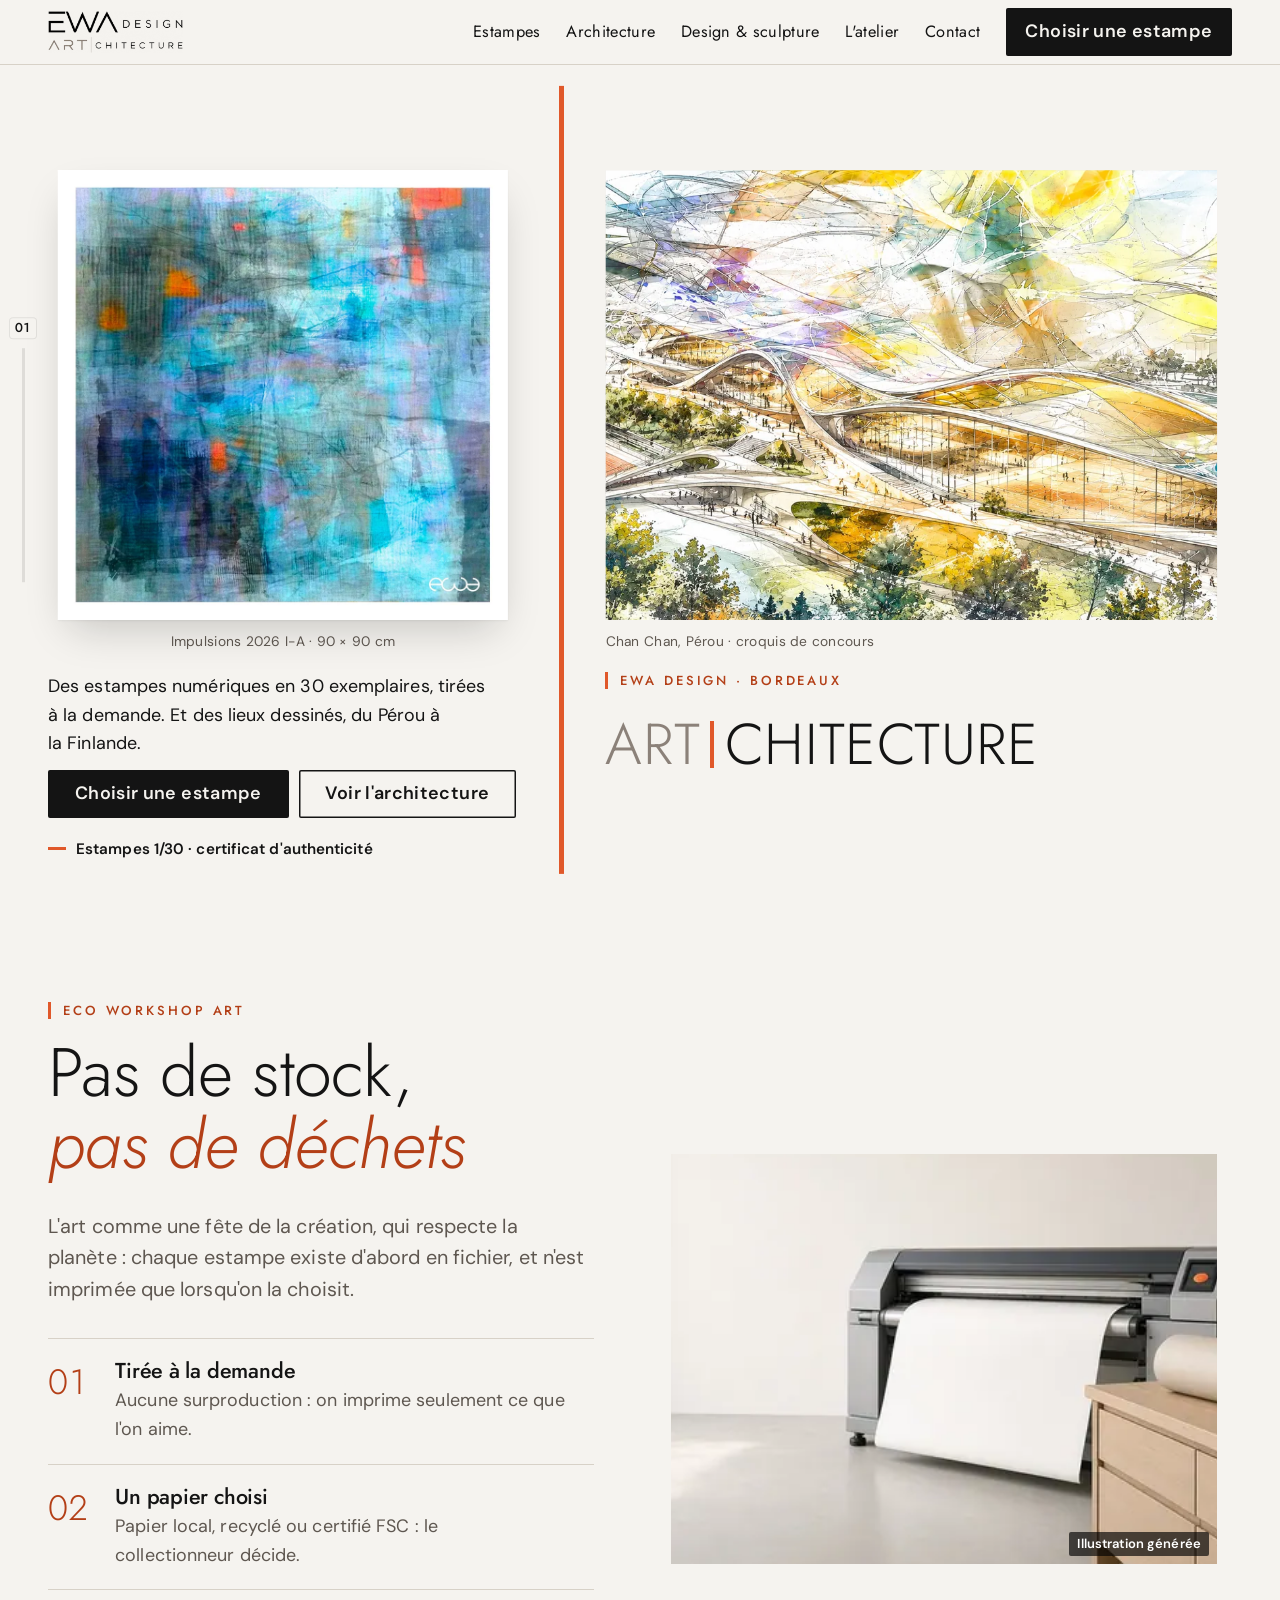
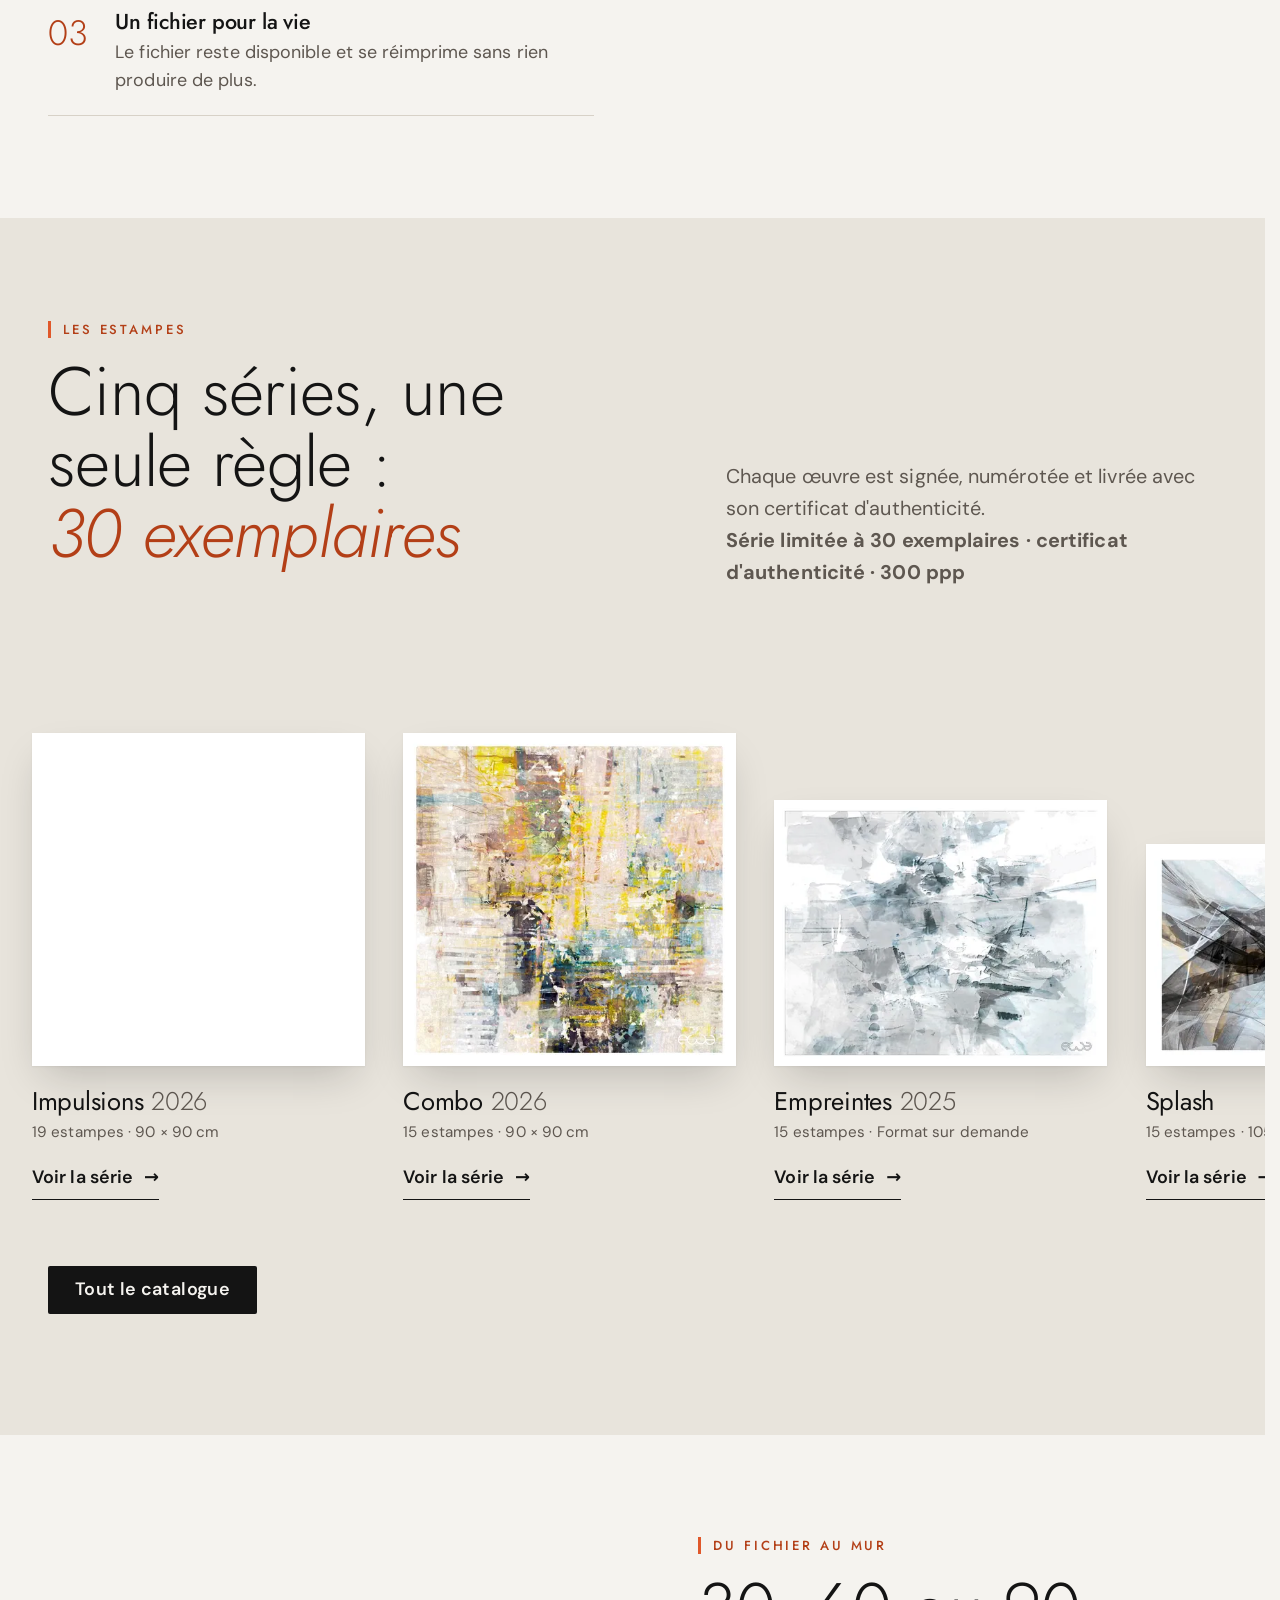
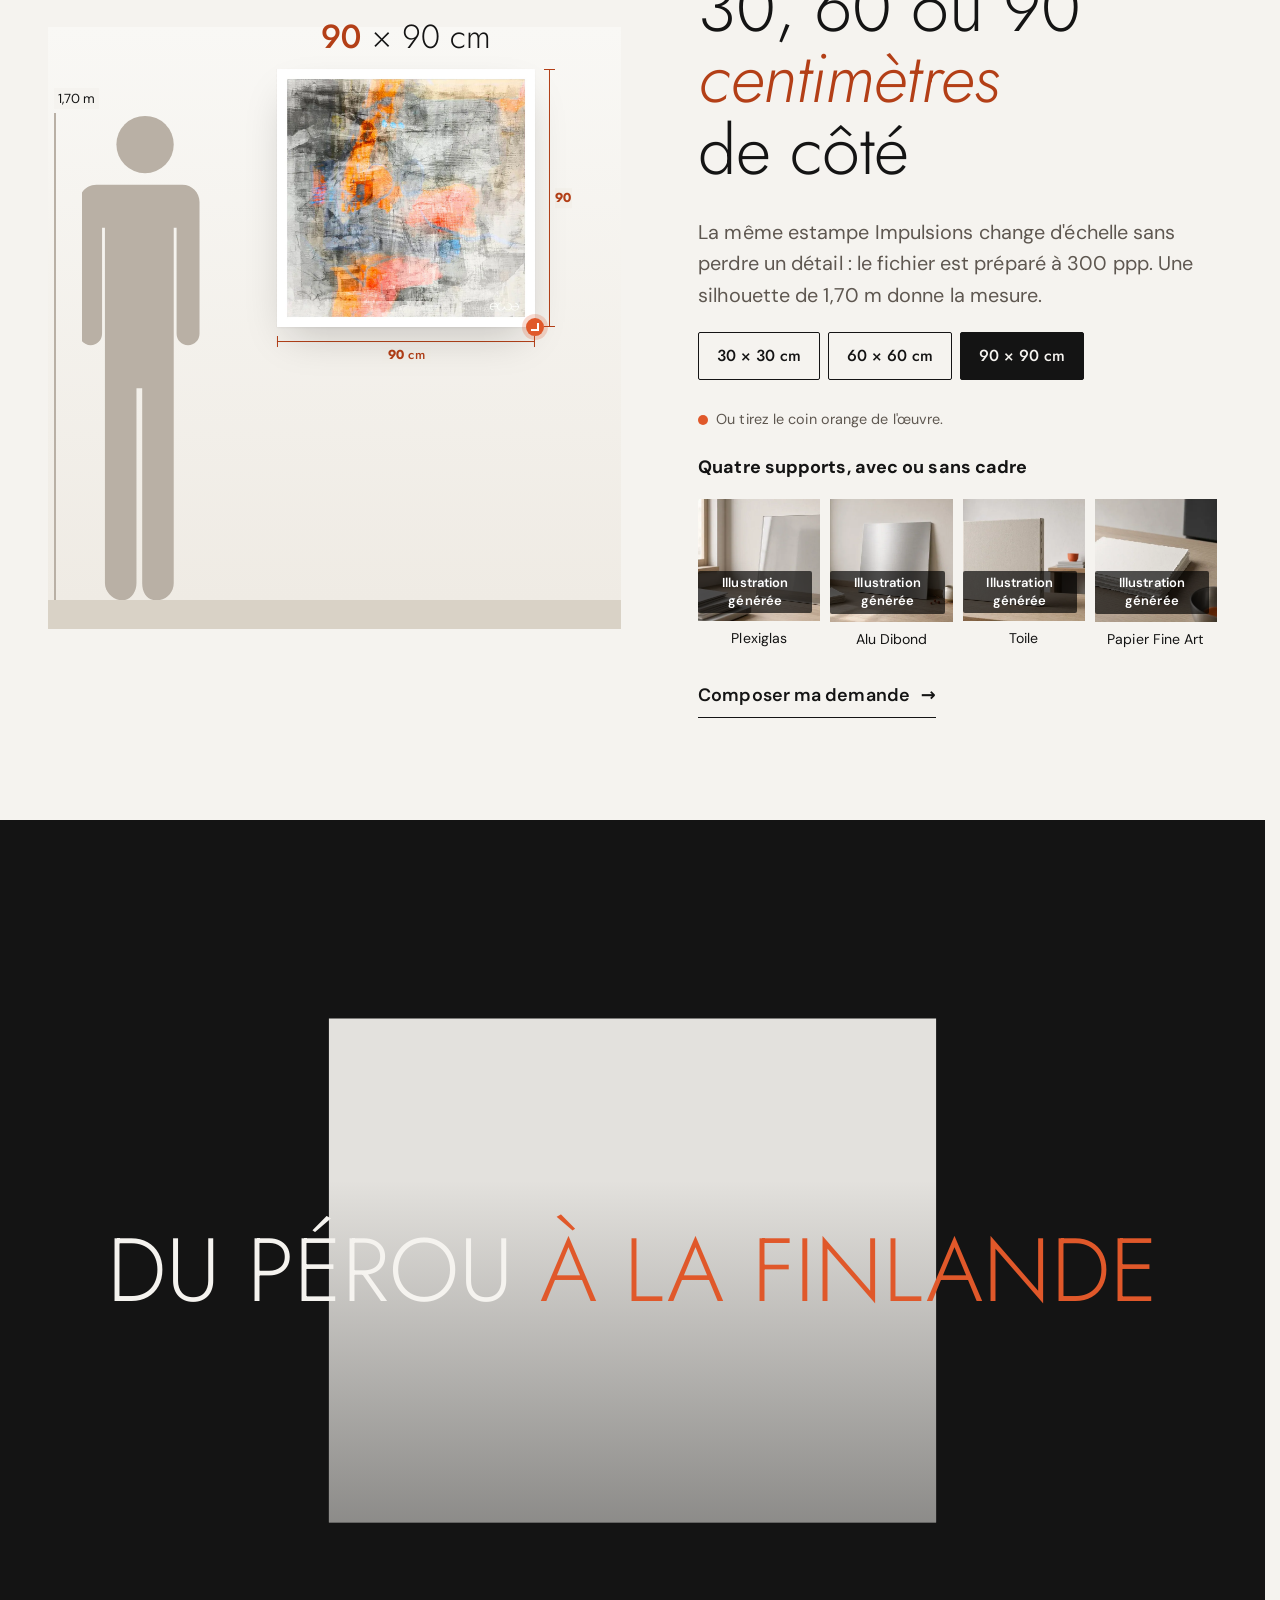
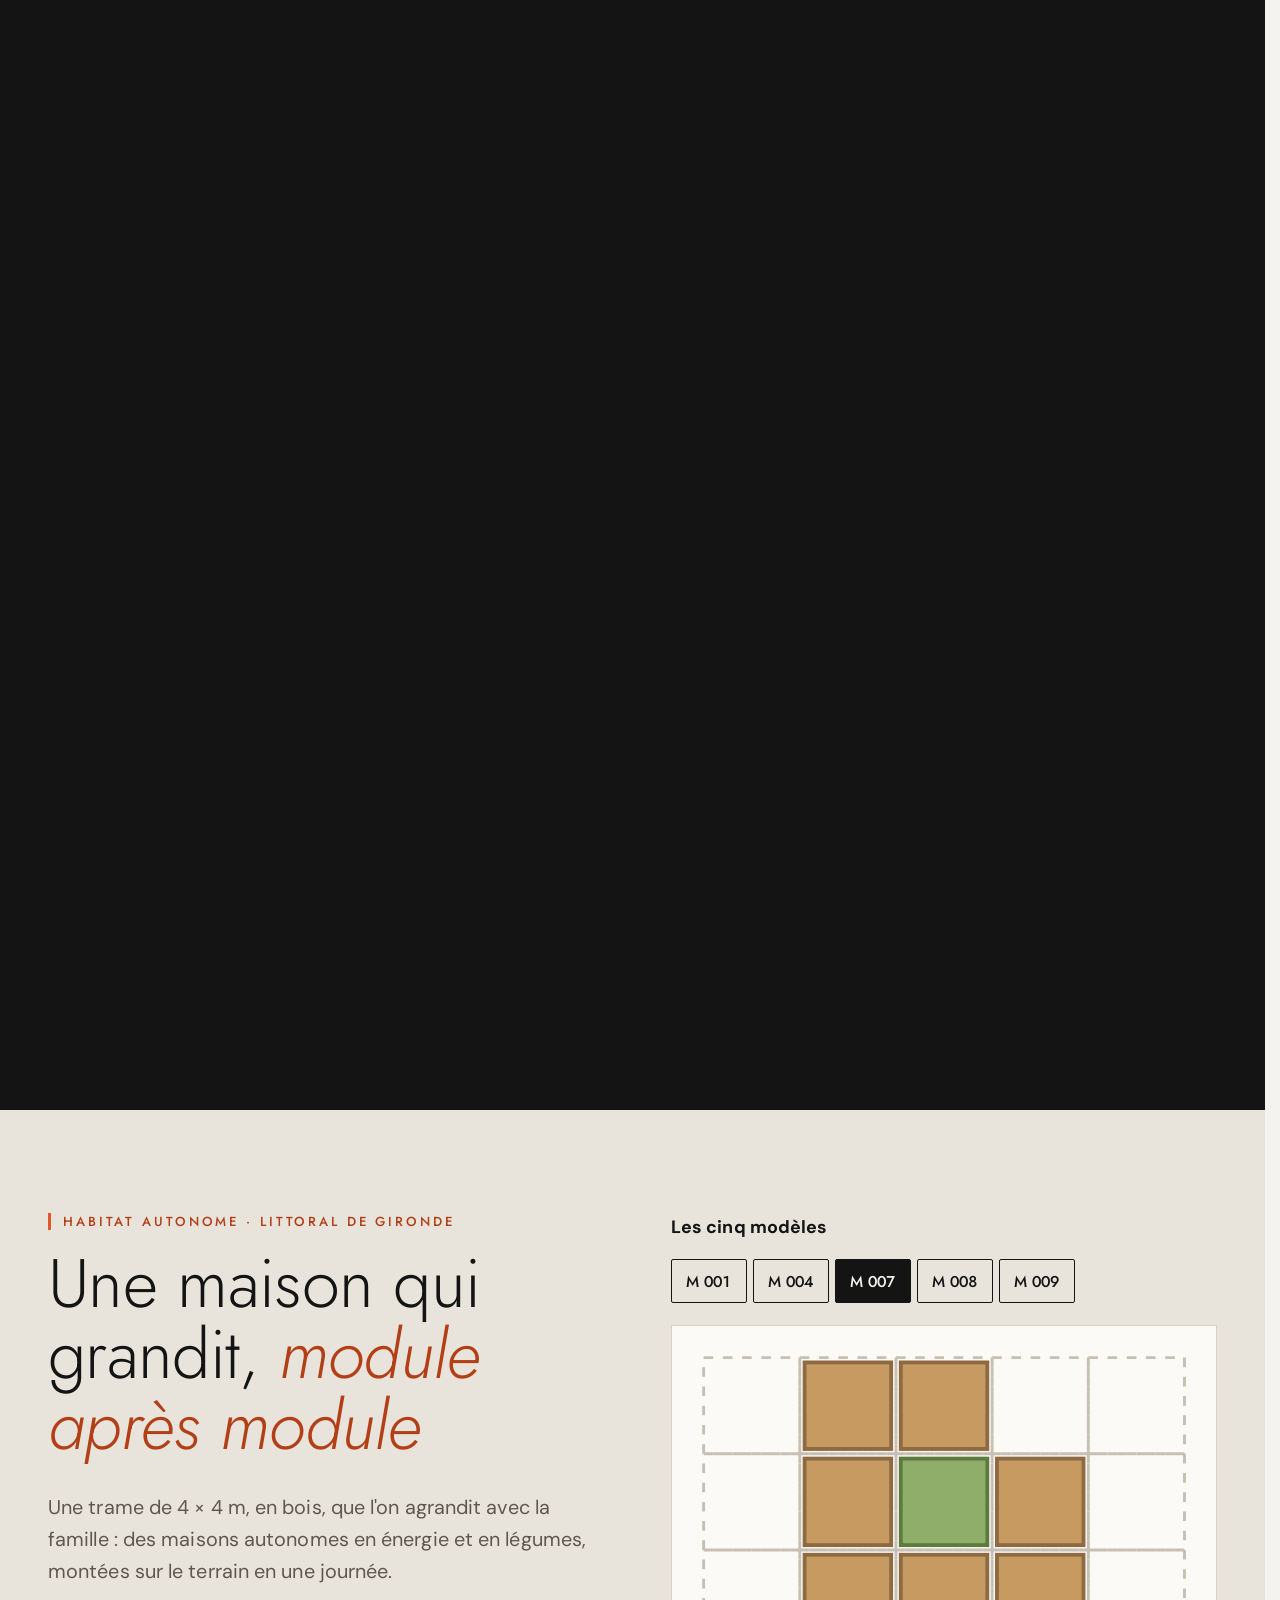
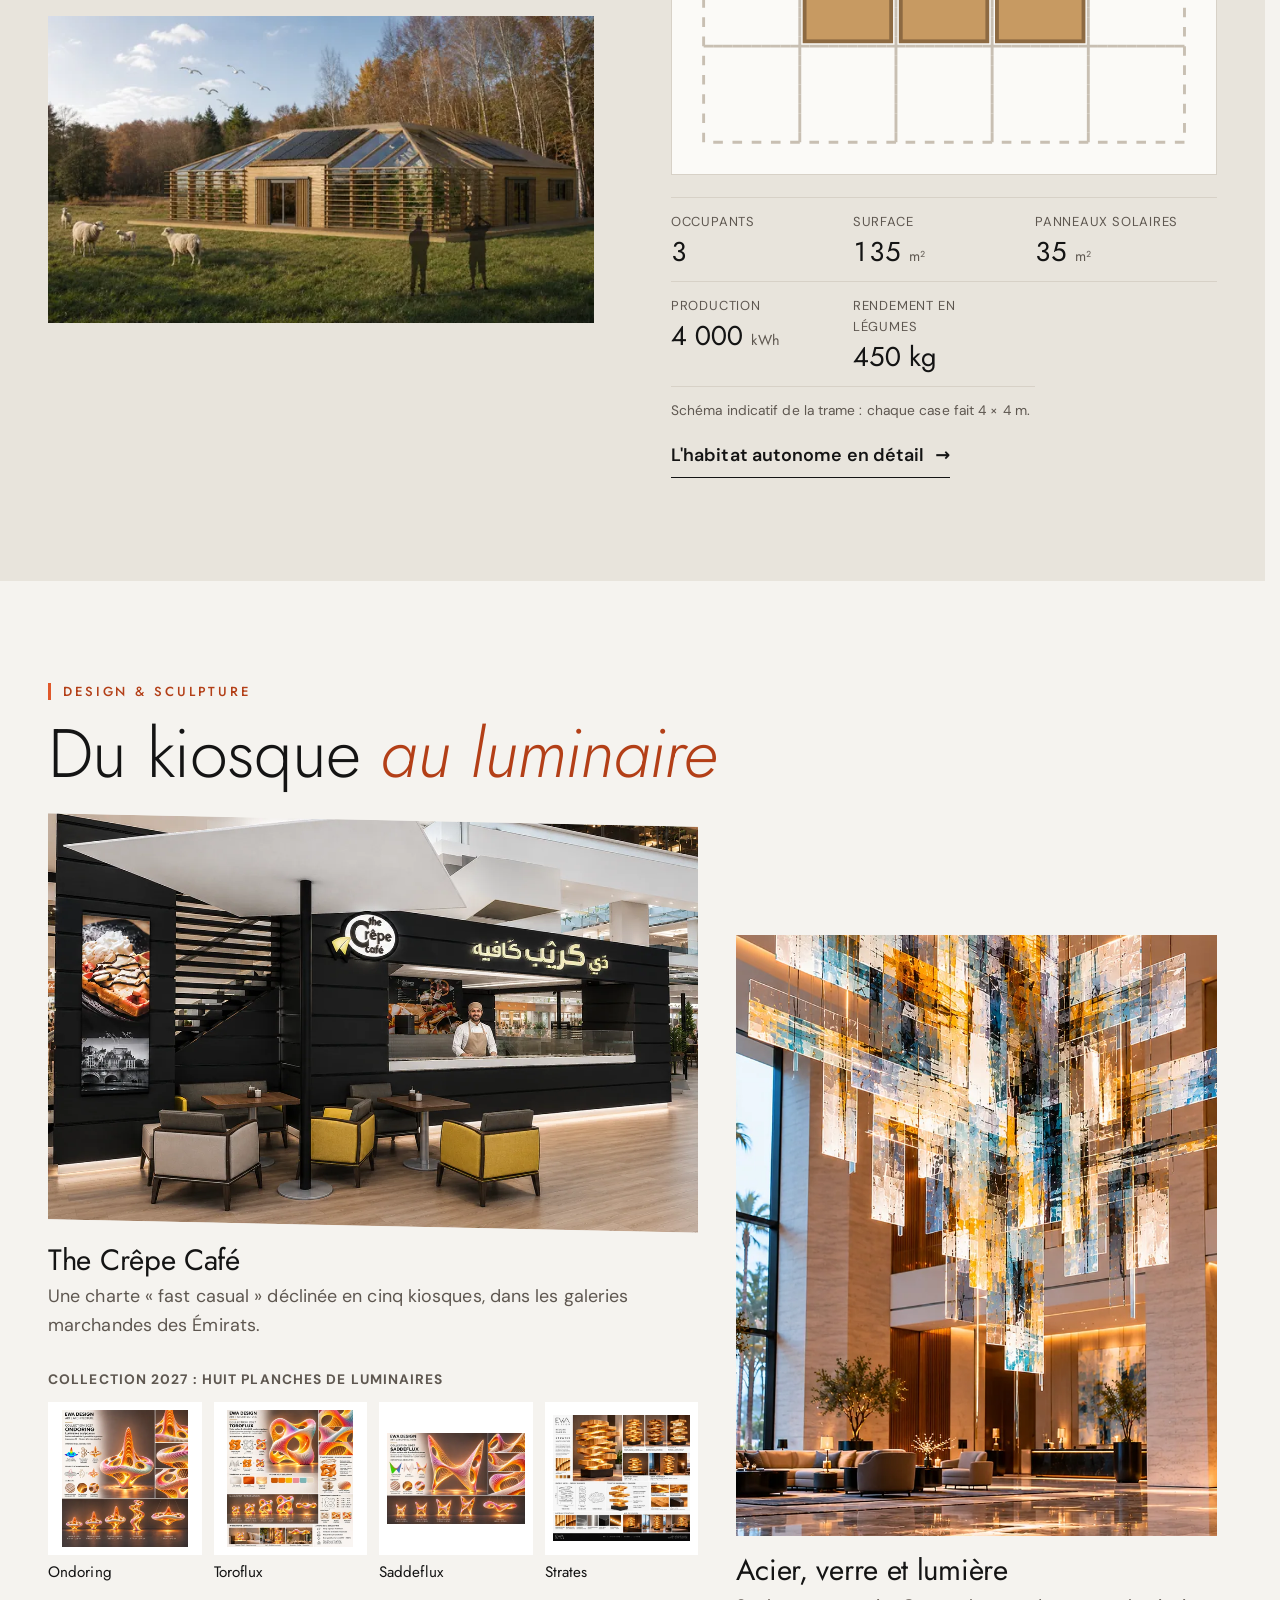
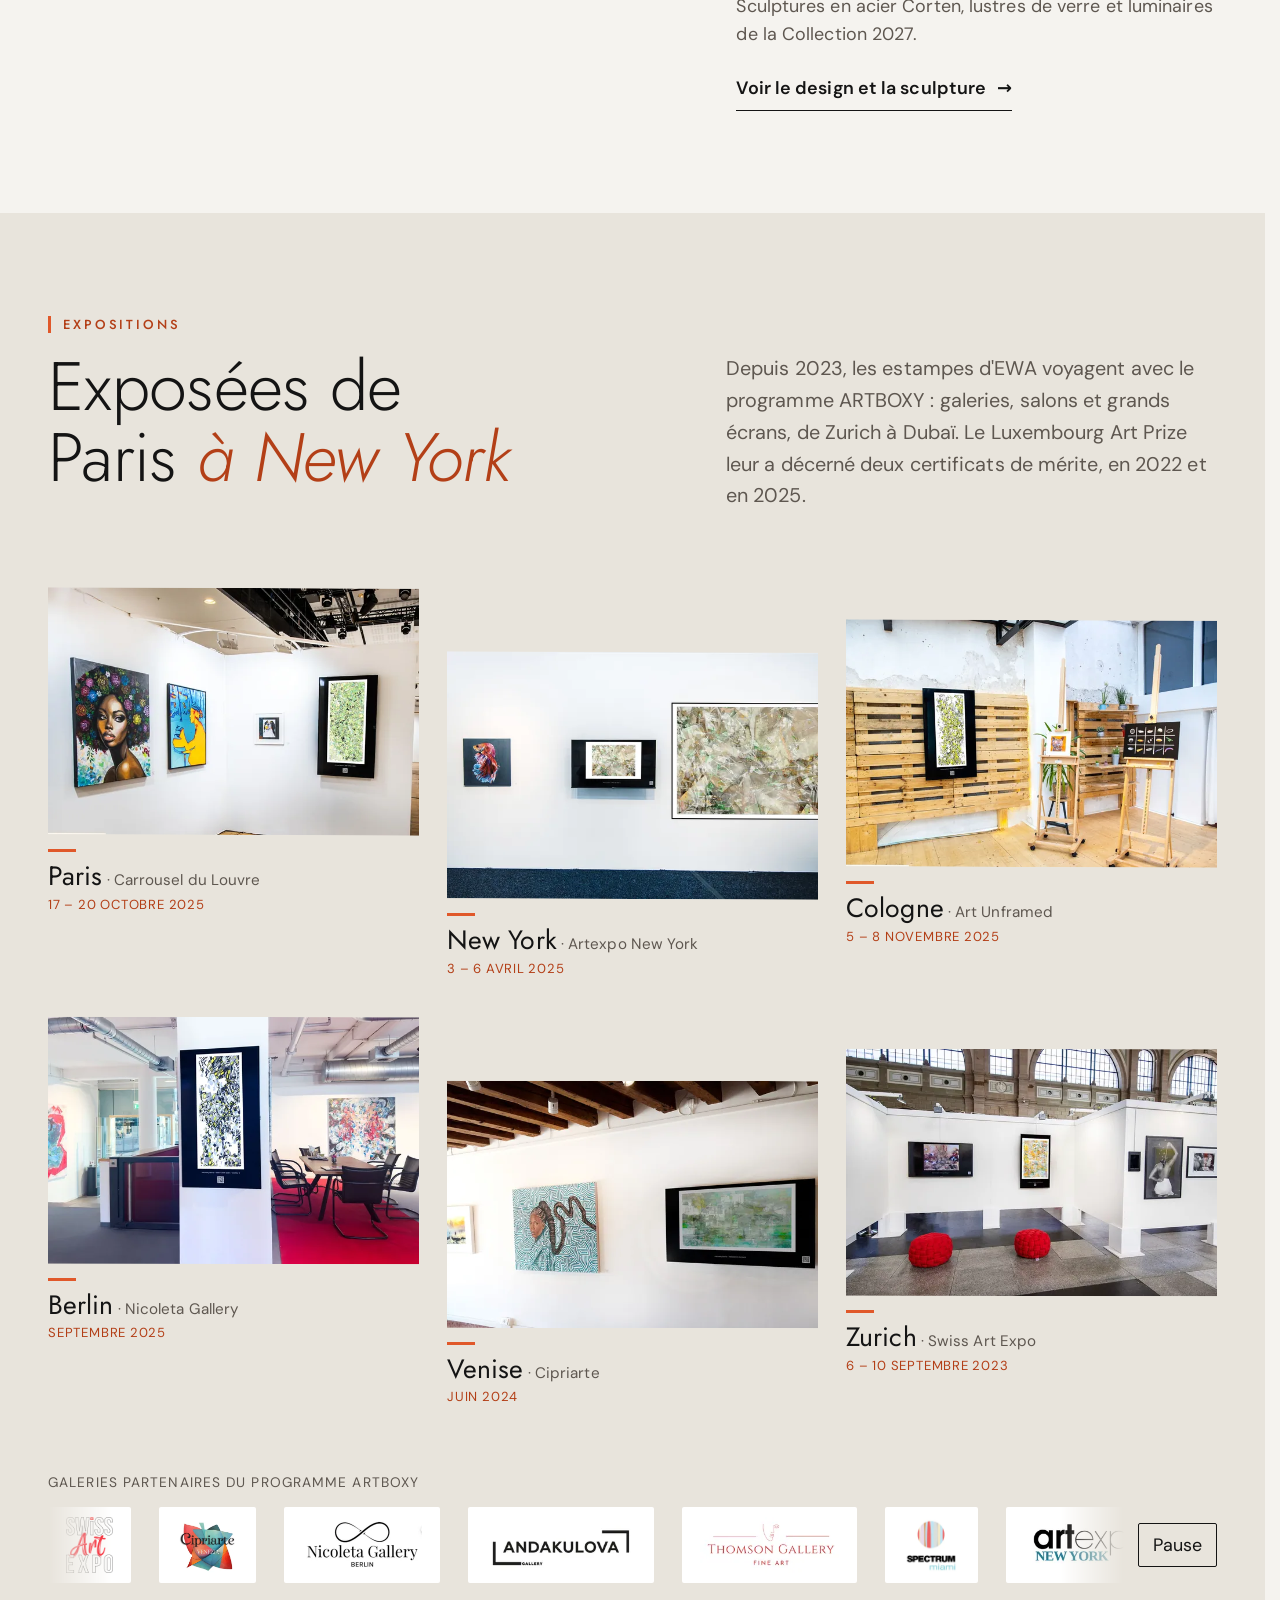
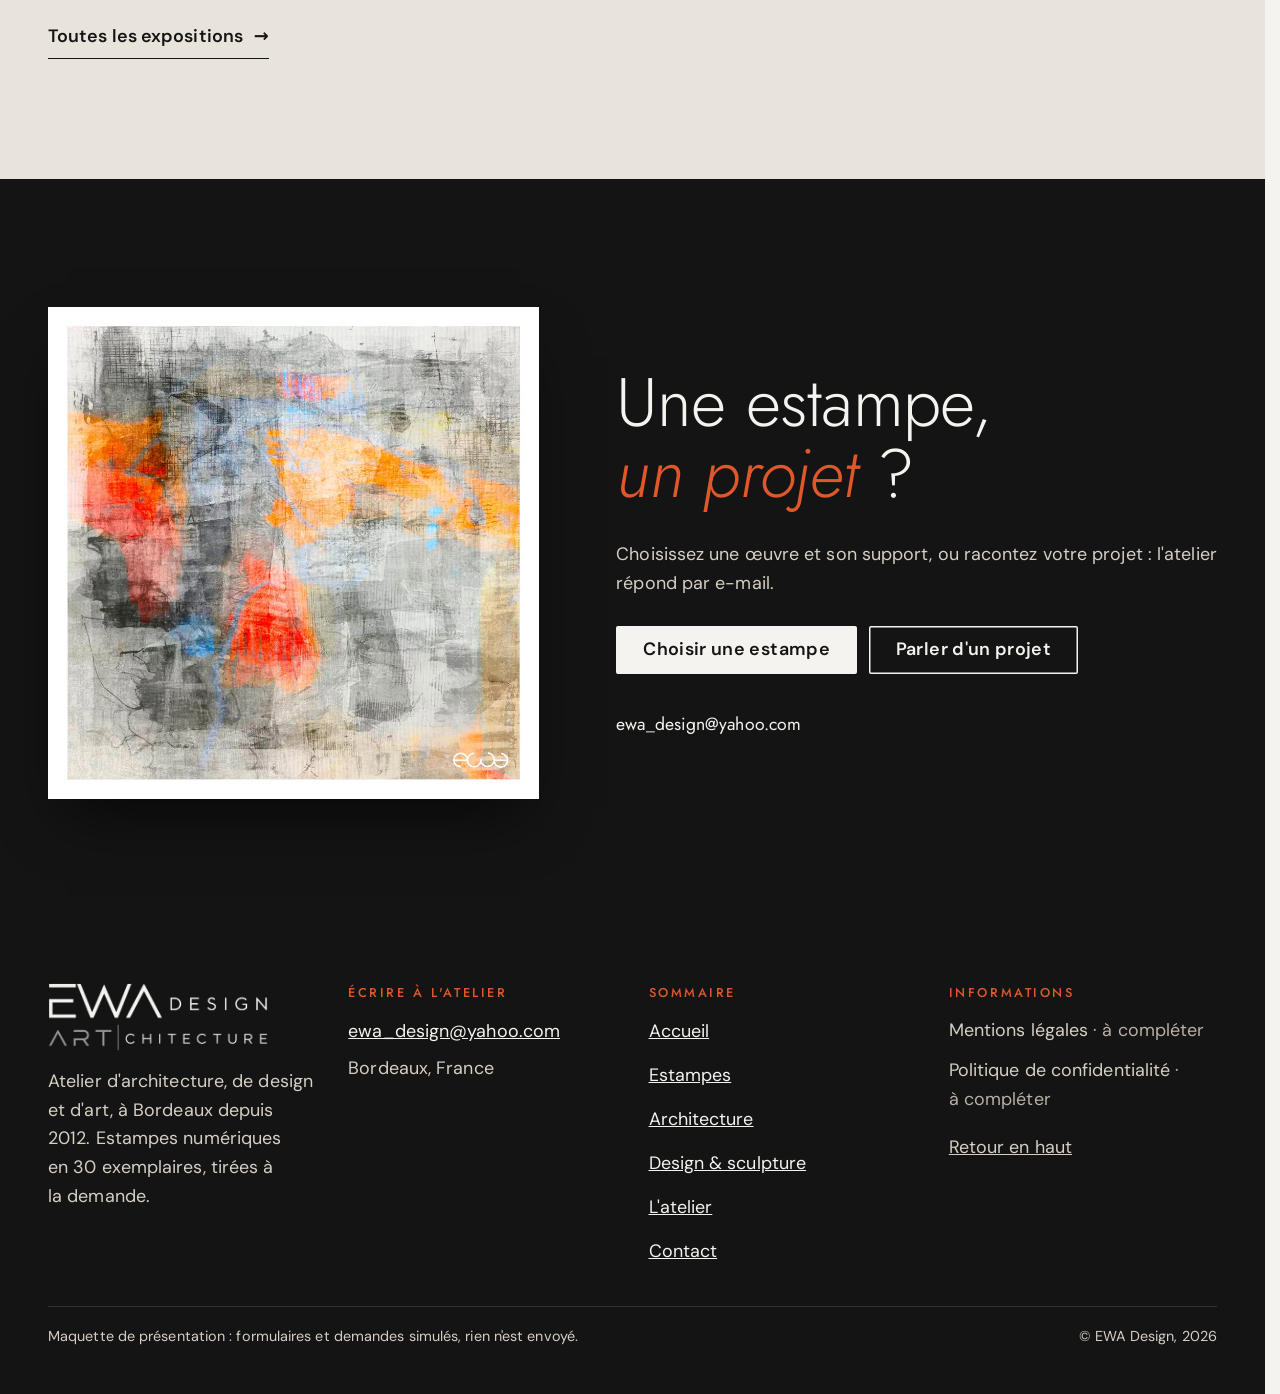
==== commit 71237e6b: "v2 : revue complète, fil, loupe, formats à tirer, accrochages en photos Co-Authored-By: Claude Opus " ====
--- a/index.html
+++ b/index.html
@@ -1,5 +1,5 @@
 <!doctype html>
-<html lang="fr" data-v="1" data-curseur>
+<html lang="fr" data-v="2" data-curseur>
 <head>
 <meta charset="utf-8">
 <meta name="viewport" content="width=device-width, initial-scale=1, viewport-fit=cover">
@@ -35,14 +35,14 @@
 })();</script>
 <link rel="preload" href="/assets/fonts/jost.woff2" as="font" type="font/woff2" crossorigin>
 <link rel="preload" href="/assets/fonts/dm-sans.woff2" as="font" type="font/woff2" crossorigin>
-<link rel="stylesheet" href="/assets/css/socle.css?v=1">
-<link rel="stylesheet" href="/assets/css/site.css?v=1">
-<link rel="modulepreload" href="/assets/js/site.js?v=1">
-<link rel="modulepreload" href="/assets/js/socle/index.js?v=1">
+<link rel="stylesheet" href="/assets/css/socle.css?v=2">
+<link rel="stylesheet" href="/assets/css/site.css?v=2">
+<link rel="modulepreload" href="/assets/js/site.js?v=2">
+<link rel="modulepreload" href="/assets/js/socle/index.js?v=2">
 <script src="/assets/vendor/gsap.min.js" defer></script>
 <script src="/assets/vendor/ScrollTrigger.min.js" defer></script>
 <script src="/assets/vendor/SplitText.min.js" defer></script>
-<script type="module" src="/assets/js/site.js?v=1"></script>
+<script type="module" src="/assets/js/site.js?v=2"></script>
 <meta name="theme-color" content="#f5f3ef">
 <link rel="icon" href="/assets/images/favicon.png" type="image/png">
 <link rel="apple-touch-icon" href="/assets/images/apple-touch-icon.png">
@@ -103,6 +103,7 @@
   <p class="menu-contact"><a class="bouton" href="/estampes#catalogue" data-libelle="Estampes">Choisir une estampe</a><span class="menu-email">ewa_design@yahoo.com</span></p>
 </div>
 <main id="contenu" tabindex="-1">
+<div class="fil" data-grille="fil" aria-hidden="true"><span class="fil-n" data-fil-n>01</span><span class="fil-trait"><span class="fil-plein" data-fil-plein></span></span></div>
 <section class="ouv-split ecran" id="debut">
   <div class="split-art">
     <figure class="media estampe " data-iris-centre data-tirage data-effet="tirage-ouverture" style="--cadrage:50% 50%">
@@ -123,7 +124,7 @@
   </div>
   <div class="split-titre">
     <p class="surtitre ouv-entree masque-ecran-tres-bas">EWA Design · Bordeaux</p>
-    <h1 class="titre-split"><span class="t-masque"><span class="t-mot t-art">Art</span></span><span class="t-barre" aria-hidden="true"></span><span class="t-masque"><span class="t-mot">chitecture</span></span></h1>
+    <h1 class="titre-split" data-grille="typo"><span class="t-masque"><span class="t-mot t-art">Art</span></span><span class="t-barre" aria-hidden="true"></span><span class="t-masque"><span class="t-mot">chitecture</span></span></h1>
   </div>
   <div class="split-texte">
     <p class="ouv-entree masque-ecran-petit">Des estampes numériques en 30 exemplaires, tirées à la demande. Et des lieux dessinés, du Pérou à la Finlande.</p>
@@ -138,7 +139,7 @@
   <div class="conteneur demarche-grille">
     <div>
       <p class="surtitre">Eco Workshop Art</p>
-      <h2 class="titre-section" data-anime="lignes">Pas de stock, pas de déchets</h2>
+      <h2 class="titre-section" data-anime="lignes">Pas de stock, <em>pas de déchets</em></h2>
       <p class="chapeau" data-anime>L&#39;art comme une fête de la création, qui respecte la planète : chaque estampe existe d&#39;abord en fichier, et n&#39;est imprimée que lorsqu&#39;on la choisit.</p>
       <ol class="engagements" data-anime="cascade">
         <li><span class="n">01</span><h3>Tirée à la demande</h3><p>Aucune surproduction : on imprime seulement ce que l&#39;on aime.</p></li><li><span class="n">02</span><h3>Un papier choisi</h3><p>Papier local, recyclé ou certifié FSC : le collectionneur décide.</p></li><li><span class="n">03</span><h3>Un fichier pour la vie</h3><p>Le fichier reste disponible et se réimprime sans rien produire de plus.</p></li>
@@ -155,7 +156,7 @@
   <div class="conteneur tete-section">
     <div>
       <p class="surtitre">Les estampes</p>
-      <h2 class="titre-section" data-anime="lignes">Cinq séries, une seule règle : 30 exemplaires</h2>
+      <h2 class="titre-section" data-anime="lignes">Cinq séries, une seule règle : <em>30 exemplaires</em></h2>
     </div>
     <p class="chapeau" data-anime>Chaque œuvre est signée, numérotée et livrée avec son certificat d&#39;authenticité.<br><b>Série limitée à 30 exemplaires · certificat d&#39;authenticité · 300 ppp</b></p>
   </div>
@@ -213,7 +214,7 @@
 </section>
 <section class="section" id="formats">
   <div class="conteneur formats-grille">
-    <div class="gig-scene" data-effet="gigogne" role="img" aria-label="Schéma : trois carrés emboîtés de 30, 60 et 90 cm à côté d&#39;une silhouette de 1,70 m">
+    <div class="gig-scene" data-effet="gigogne" data-grille="manipuler" role="img" aria-label="Schéma : trois carrés emboîtés de 30, 60 et 90 cm à côté d&#39;une silhouette de 1,70 m">
       <span class="gig-mur"></span><span class="gig-sol"></span>
       <span class="gig-cote"><span>1,70 m</span></span>
       <svg class="gig-silhouette" viewBox="0 0 44 170" aria-hidden="true"><circle cx="22" cy="11" r="10" fill="currentColor"/><path fill="currentColor" d="M9 25h26c3.3 0 6 2.7 6 6v46c0 2.2-1.8 4-4 4s-4-1.8-4-4V40h-1v124c0 3.3-2.7 6-6 6s-5-2.7-5-6V96h-2v68c0 3.3-2.2 6-5 6s-6-2.7-6-6V40h-1v37c0 2.2-1.8 4-4 4s-4-1.8-4-4V31c0-3.3 2.7-6 6-6z"/></svg>
@@ -221,6 +222,9 @@
         <span class="gig-repere gig-r90"><span>90</span></span>
         <span class="gig-repere gig-r60"><span>60</span></span>
         <span class="gig-repere gig-r30"><span>30</span></span>
+        <span class="gig-cote-h" aria-hidden="true"><span><b data-gig-cote>90</b> cm</span></span>
+        <span class="gig-cote-v" aria-hidden="true"><span><b data-gig-cote>90</b></span></span>
+        <span class="gig-poignee" data-gig-poignee aria-hidden="true"></span>
         <div class="gig-oeuvre" data-gig-oeuvre>
           <img src="/assets/images/impulsions-g-960.webp" alt="" width="960" height="960" loading="lazy" decoding="async">
         </div>
@@ -229,11 +233,12 @@
     </div>
     <div>
       <p class="surtitre">Du fichier au mur</p>
-      <h2 class="titre-section" data-anime="lignes">30, 60 ou 90 centimètres de côté</h2>
+      <h2 class="titre-section" data-anime="lignes">30, 60 ou 90 <em>centimètres</em> de côté</h2>
       <p class="chapeau" data-anime>La même estampe Impulsions change d&#39;échelle sans perdre un détail : le fichier est préparé à 300 ppp. Une silhouette de 1,70 m donne la mesure.</p>
       <div class="choix-formats" role="group" aria-label="Choisir un format">
         <button type="button" data-gig-choix="30" aria-pressed="false">30 × 30 cm</button><button type="button" data-gig-choix="60" aria-pressed="false">60 × 60 cm</button><button type="button" data-gig-choix="90" aria-pressed="true">90 × 90 cm</button>
       </div>
+      <p class="gig-astuce" aria-hidden="true">Ou tirez le coin orange de l&#39;œuvre.</p>
       <p><b>Quatre supports, avec ou sans cadre</b></p>
       <ul class="supports-mini" data-anime="cascade">
         <li><figure class="media " data-grok style="--cadrage:50% 50%">
@@ -277,7 +282,7 @@
   <div class="conteneur trame-grille">
     <div>
       <p class="surtitre">Habitat autonome · littoral de Gironde</p>
-      <h2 class="titre-section" data-anime="lignes">Une maison qui grandit, module après module</h2>
+      <h2 class="titre-section" data-anime="lignes">Une maison qui grandit, <em>module après module</em></h2>
       <p class="chapeau" data-anime>Une trame de 4 × 4 m, en bois, que l&#39;on agrandit avec la famille : des maisons autonomes en énergie et en légumes, montées sur le terrain en une journée.</p>
       <figure class="media trame-media" data-fx="zoom" style="--cadrage:50% 50%">
   <picture>
@@ -311,7 +316,7 @@
 <section class="section" id="design">
   <div class="conteneur">
     <p class="surtitre">Design &amp; sculpture</p>
-    <h2 class="titre-section" data-anime="lignes">Du kiosque au luminaire</h2>
+    <h2 class="titre-section" data-anime="lignes">Du kiosque <em>au luminaire</em></h2>
     <div class="duo">
       <article class="duo-carte">
         <figure class="media " data-fx="vitesse" style="--cadrage:50% 50%">
@@ -321,6 +326,26 @@
 </figure>
         <h3>The Crêpe Café</h3>
         <p>Une charte « fast casual » déclinée en cinq kiosques, dans les galeries marchandes des Émirats.</p>
+        <p class="duo-planches-titre"><b>Collection 2027 : huit planches de luminaires</b></p>
+        <ul class="duo-planches" data-anime="cascade">
+          <li><a href="/design-sculpture#luminaires" data-libelle="Design &amp; sculpture"><figure class="media " style="--cadrage:50% 50%">
+  <picture>
+    <img src="/assets/images/lum-ondoring-1536.webp" srcset="/assets/images/lum-ondoring-480.webp 480w, /assets/images/lum-ondoring-960.webp 960w, /assets/images/lum-ondoring-1536.webp 1536w" sizes="140px" alt="" width="1536" height="1681" loading="lazy" decoding="async">
+  </picture>
+</figure><span>Ondoring</span></a></li><li><a href="/design-sculpture#luminaires" data-libelle="Design &amp; sculpture"><figure class="media " style="--cadrage:50% 50%">
+  <picture>
+    <img src="/assets/images/lum-toroflux-1536.webp" srcset="/assets/images/lum-toroflux-480.webp 480w, /assets/images/lum-toroflux-960.webp 960w, /assets/images/lum-toroflux-1536.webp 1536w" sizes="140px" alt="" width="1536" height="1681" loading="lazy" decoding="async">
+  </picture>
+</figure><span>Toroflux</span></a></li><li><a href="/design-sculpture#luminaires" data-libelle="Design &amp; sculpture"><figure class="media " style="--cadrage:50% 50%">
+  <picture>
+    <img src="/assets/images/lum-saddeflux-1536.webp" srcset="/assets/images/lum-saddeflux-480.webp 480w, /assets/images/lum-saddeflux-960.webp 960w, /assets/images/lum-saddeflux-1536.webp 1536w" sizes="140px" alt="" width="1536" height="1024" loading="lazy" decoding="async">
+  </picture>
+</figure><span>Saddeflux</span></a></li><li><a href="/design-sculpture#luminaires" data-libelle="Design &amp; sculpture"><figure class="media " style="--cadrage:50% 50%">
+  <picture>
+    <img src="/assets/images/lum-strates-1536.webp" srcset="/assets/images/lum-strates-480.webp 480w, /assets/images/lum-strates-960.webp 960w, /assets/images/lum-strates-1536.webp 1536w" sizes="140px" alt="" width="1536" height="1404" loading="lazy" decoding="async">
+  </picture>
+</figure><span>Strates</span></a></li>
+        </ul>
       </article>
       <article class="duo-carte">
         <figure class="media " data-fx="parallaxe" style="--cadrage:50% 40%">
@@ -340,12 +365,54 @@
     <div class="tete-section">
       <div>
         <p class="surtitre">Expositions</p>
-        <h2 class="titre-section" data-anime="lignes">Montrées de Zurich à Miami</h2>
-      </div>
-      <p class="chapeau" data-anime>Les estampes d&#39;EWA voyagent avec le programme ARTBOXY et ses galeries partenaires.</p>
-    </div>
-    <ul class="expos-liste" data-anime="cascade">
-      <li><span class="lieu">ARTBOXY · Palma, Zurich, Bâle, Venise, Miami</span><span class="annee">2023 – 2025</span></li><li><span class="lieu">Luxembourg Art Prize · certificat de mérite</span><span class="annee">2022 · 2025</span></li><li><span class="lieu">Villes indiennes · Paris-Malaquais</span><span class="annee">2005</span></li>
+        <h2 class="titre-section" data-anime="lignes">Exposées de Paris <em>à New York</em></h2>
+      </div>
+      <p class="chapeau" data-anime>Depuis 2023, les estampes d&#39;EWA voyagent avec le programme ARTBOXY : galeries, salons et grands écrans, de Zurich à Dubaï. Le Luxembourg Art Prize leur a décerné deux certificats de mérite, en 2022 et en 2025.</p>
+    </div>
+    <ul class="accrochages" data-anime="cascade">
+      <li class="accrochage">
+        <figure class="media " data-fx="vitesse" style="--cadrage:50% 50%">
+  <picture>
+    <img src="/assets/images/expo-paris-2025-1280.webp" srcset="/assets/images/expo-paris-2025-640.webp 640w, /assets/images/expo-paris-2025-1280.webp 1280w" sizes="(max-width: 760px) 100vw, (max-width: 1100px) 50vw, 33vw" alt="Estampe d&#39;EWA sur écran dans la salle d&#39;exposition du Carrousel du Louvre, à Paris" width="1280" height="853" loading="lazy" decoding="async">
+  </picture>
+</figure>
+        <p><b>Paris</b> · Carrousel du Louvre<span>17 – 20 octobre 2025</span></p>
+      </li><li class="accrochage">
+        <figure class="media " data-fx="vitesse" style="--cadrage:50% 50%">
+  <picture>
+    <img src="/assets/images/expo-new-york-2025-1280.webp" srcset="/assets/images/expo-new-york-2025-640.webp 640w, /assets/images/expo-new-york-2025-1280.webp 1280w" sizes="(max-width: 760px) 100vw, (max-width: 1100px) 50vw, 33vw" alt="Estampe d&#39;EWA exposée à Artexpo New York, entre deux œuvres d&#39;autres artistes" width="1280" height="853" loading="lazy" decoding="async">
+  </picture>
+</figure>
+        <p><b>New York</b> · Artexpo New York<span>3 – 6 avril 2025</span></p>
+      </li><li class="accrochage">
+        <figure class="media " data-fx="vitesse" style="--cadrage:50% 50%">
+  <picture>
+    <img src="/assets/images/expo-cologne-2025-1280.webp" srcset="/assets/images/expo-cologne-2025-640.webp 640w, /assets/images/expo-cologne-2025-1280.webp 1280w" sizes="(max-width: 760px) 100vw, (max-width: 1100px) 50vw, 33vw" alt="Estampe d&#39;EWA sur un mur de palettes à Cologne Art Unframed" width="1280" height="853" loading="lazy" decoding="async">
+  </picture>
+</figure>
+        <p><b>Cologne</b> · Art Unframed<span>5 – 8 novembre 2025</span></p>
+      </li><li class="accrochage">
+        <figure class="media " data-fx="vitesse" style="--cadrage:50% 50%">
+  <picture>
+    <img src="/assets/images/expo-berlin-2025-1280.webp" srcset="/assets/images/expo-berlin-2025-640.webp 640w, /assets/images/expo-berlin-2025-1280.webp 1280w" sizes="(max-width: 760px) 100vw, (max-width: 1100px) 50vw, 33vw" alt="Estampe verticale d&#39;EWA dans la Nicoleta Gallery, à Berlin" width="1280" height="853" loading="lazy" decoding="async">
+  </picture>
+</figure>
+        <p><b>Berlin</b> · Nicoleta Gallery<span>septembre 2025</span></p>
+      </li><li class="accrochage">
+        <figure class="media " data-fx="vitesse" style="--cadrage:50% 50%">
+  <picture>
+    <img src="/assets/images/expo-venise-2024-1280.webp" srcset="/assets/images/expo-venise-2024-640.webp 640w, /assets/images/expo-venise-2024-1280.webp 1280w" sizes="(max-width: 760px) 100vw, (max-width: 1100px) 50vw, 33vw" alt="Estampe d&#39;EWA sur écran à la galerie Cipriarte, à Venise" width="1280" height="853" loading="lazy" decoding="async">
+  </picture>
+</figure>
+        <p><b>Venise</b> · Cipriarte<span>juin 2024</span></p>
+      </li><li class="accrochage">
+        <figure class="media " data-fx="vitesse" style="--cadrage:50% 50%">
+  <picture>
+    <img src="/assets/images/expo-zurich-2023-1280.webp" srcset="/assets/images/expo-zurich-2023-640.webp 640w, /assets/images/expo-zurich-2023-1280.webp 1280w" sizes="(max-width: 760px) 100vw, (max-width: 1100px) 50vw, 33vw" alt="Stand de la Swiss Art Expo à Zurich, avec une estampe d&#39;EWA" width="1280" height="853" loading="lazy" decoding="async">
+  </picture>
+</figure>
+        <p><b>Zurich</b> · Swiss Art Expo<span>6 – 10 septembre 2023</span></p>
+      </li>
     </ul>
     <p class="galeries-titre" style="margin-top:clamp(36px,5vw,64px)">Galeries partenaires du programme ARTBOXY</p>
     <div class="galeries" style="margin-top:0">
@@ -356,7 +423,7 @@
       </div>
       <button type="button" class="ruban-pause" data-pause-pour="ruban-galeries" data-libelle-pause="Pause" data-libelle-lecture="Lecture"><span data-libelle-bouton>Pause</span></button>
     </div>
-    <p style="margin-top:32px"><a href="/atelier#expositions" class="lien-fleche" data-libelle="L&#39;atelier">Parcours et presse</a></p>
+    <p style="margin-top:32px"><a href="/atelier#expositions" class="lien-fleche" data-libelle="L&#39;atelier">Toutes les expositions</a></p>
   </div>
 </section>
 <section class="appel" id="fin">
@@ -367,7 +434,7 @@
   </picture>
 </figure>
     <div>
-      <h2 class="titre-section" data-anime="lignes">Une estampe, un projet ?</h2>
+      <h2 class="titre-section" data-anime="lignes">Une estampe, <em>un projet</em> ?</h2>
       <p data-anime>Choisissez une œuvre et son support, ou racontez votre projet : l&#39;atelier répond par e-mail.</p>
       <p class="appel-actions" data-anime><a href="/estampes#catalogue" class="bouton" data-libelle="Estampes" data-survol="magnetique">Choisir une estampe</a><a href="/contact?sujet=architecture#demande" class="bouton bouton--contour" data-libelle="Contact">Parler d&#39;un projet</a></p>
       <span class="appel-email">ewa_design@yahoo.com</span>
--- a/assets/css/site.css
+++ b/assets/css/site.css
@@ -611,3 +611,121 @@
 .choix-formats button, .trame-onglets button, .filtres button { transition: none; }
 .annee-grand { padding-top: .16em; }
 .fpe .fpe__nom { white-space: normal; overflow: visible; text-overflow: clip; line-height: 1.2; font-size: 13px; }
+
+/* ========== Version 2 ========== */
+/* Accrochages en photos (accueil et atelier) : trois colonnes décalées, légende soulignée d'une barre orange. */
+.accrochages { list-style: none; margin: 0; padding: 0; display: grid; grid-template-columns: repeat(3, minmax(0, 1fr)); gap: clamp(28px, 3vw, 48px) clamp(16px, 2.2vw, 32px); }
+.accrochage .media { aspect-ratio: 3 / 2; border-radius: 0; }
+.accrochage:nth-child(3n + 2) { margin-top: clamp(28px, 5vw, 80px); }
+.accrochage:nth-child(3n + 3) { margin-top: clamp(14px, 2.5vw, 40px); }
+.accrochage p { position: relative; margin: 14px 0 0; padding-top: 12px; color: var(--texte-doux); font-size: .95rem; line-height: 1.4; }
+.accrochage p::before { content: ""; position: absolute; left: 0; top: 0; width: 28px; height: 3px; background: var(--accent); transition: width .6s var(--courbe); }
+.accrochage:hover p::before { width: 100%; }
+.accrochage p b { color: var(--texte); font: 400 clamp(1.3rem, 1.1rem + .7vw, 1.8rem)/1.15 var(--police-titres); }
+.accrochage p span { display: block; margin-top: 4px; font-size: .82rem; letter-spacing: .06em; text-transform: uppercase; color: var(--accent-texte); font-variant-numeric: tabular-nums; }
+@media (max-width: 1100px) { .accrochages { grid-template-columns: repeat(2, minmax(0, 1fr)); } .accrochage:nth-child(n) { margin-top: 0; } .accrochage:nth-child(2n) { margin-top: clamp(24px, 5vw, 56px); } }
+@media (max-width: 560px) { .accrochages { grid-template-columns: minmax(0, 1fr); } .accrochage:nth-child(n) { margin-top: 0; } }
+.expos-suite { margin-top: clamp(28px, 4vw, 48px); }
+
+/* Agenda des accrochages par année (atelier). */
+.agenda-titre { margin: clamp(56px, 7vw, 96px) 0 18px; font-size: .86rem; letter-spacing: .08em; text-transform: uppercase; color: var(--texte-doux); }
+.agenda { display: grid; grid-template-columns: repeat(3, minmax(0, 1fr)); gap: clamp(20px, 3vw, 48px); border-top: 1px solid #c9c1b5; }
+.agenda-annee { padding-top: 18px; }
+.agenda-a { margin: 0 0 12px; font: 200 clamp(3rem, 2rem + 3vw, 5.4rem)/1 var(--police-titres); letter-spacing: -.02em; font-variant-numeric: tabular-nums; padding-top: .08em; }
+.agenda-annee:last-child .agenda-a { color: var(--accent-texte); }
+.agenda ul { list-style: none; margin: 0; padding: 0; }
+.agenda li { padding: 9px 0; border-bottom: 1px solid #d8d1c6; font-size: .95rem; line-height: 1.4; }
+@media (max-width: 860px) { .agenda { grid-template-columns: minmax(0, 1fr); } }
+
+/* Planches de luminaires sous le kiosque (accueil). */
+.duo-planches-titre { margin: 28px 0 12px; font-size: .86rem; letter-spacing: .08em; text-transform: uppercase; color: var(--texte-doux); }
+.duo-planches { list-style: none; margin: 0; padding: 0; display: grid; grid-template-columns: repeat(4, minmax(0, 1fr)); gap: 12px; }
+.duo-planches a { display: block; text-decoration: none; }
+.duo-carte .duo-planches .media { aspect-ratio: 1; border-radius: 0; background: #fff; padding: 8px; transition: transform .5s var(--courbe), box-shadow .5s var(--courbe); }
+.duo-planches .media img { object-fit: contain; }
+.duo-planches a:hover .media, .duo-planches a:focus-visible .media { transform: translateY(-6px); box-shadow: 0 18px 30px -18px rgba(20, 20, 20, .45); }
+.duo-planches span { display: block; margin-top: 8px; font: 400 .95rem/1.2 var(--police-titres); }
+.duo-planches a:hover span { color: var(--accent-texte); }
+@media (max-width: 420px) { .duo-planches { grid-template-columns: repeat(2, minmax(0, 1fr)); } }
+
+/* Métiers de l'atelier : une vignette carrée qui se soulève au survol. */
+.metiers-liste a { grid-template-columns: clamp(64px, 8vw, 112px) minmax(0, 1fr) minmax(0, 1fr) auto; align-items: center; }
+.metier-vignette { aspect-ratio: 1; border-radius: 0; transition: transform .6s var(--courbe); }
+.metiers-liste a:hover .metier-vignette, .metiers-liste a:focus-visible .metier-vignette { transform: rotate(-4deg) scale(1.08); }
+.metiers-liste a:hover b { color: var(--accent); }
+.metiers-liste b { transition: color .3s; }
+@media (max-width: 760px) {
+  .metiers-liste a { grid-template-columns: 64px minmax(0, 1fr) auto; }
+  .metier-vignette { grid-row: 1 / span 2; }
+  .metiers-liste span { grid-column: 2; }
+  .metiers-liste i { grid-row: 1; grid-column: 3; }
+}
+
+/* Ouverture sur téléphone : l'estampe prend la place, le croquis s'étire à sa hauteur. */
+@media (max-width: 760px) {
+  .ouv-split { grid-template-columns: minmax(0, 1.5fr) 4px minmax(0, .8fr); }
+  .split-art { justify-content: center; }
+  .split-chi { justify-content: stretch; }
+  .split-chi .media { aspect-ratio: auto; height: 100%; min-height: 160px; }
+}
+
+/* Formats : des cotes d'architecte qui suivent l'œuvre (même échelle que le cadre). */
+.gig-cote-h, .gig-cote-v { position: absolute; background: var(--accent-texte); pointer-events: none; }
+.gig-cote-h { left: 50%; top: calc(50% + 50% * var(--gig-echelle, 1) + 14px); width: calc(100% * var(--gig-echelle, 1)); height: 1px; transform: translateX(-50%); }
+.gig-cote-v { top: 50%; left: calc(50% + 50% * var(--gig-echelle, 1) + 14px); height: calc(100% * var(--gig-echelle, 1)); width: 1px; transform: translateY(-50%); }
+.gig-cote-h::before, .gig-cote-h::after { content: ""; position: absolute; top: -5px; width: 1px; height: 11px; background: inherit; }
+.gig-cote-h::before { left: 0; } .gig-cote-h::after { right: 0; }
+.gig-cote-v::before, .gig-cote-v::after { content: ""; position: absolute; left: -5px; height: 1px; width: 11px; background: inherit; }
+.gig-cote-v::before { top: 0; } .gig-cote-v::after { bottom: 0; }
+.gig-cote-h > span { position: absolute; left: 50%; top: 6px; transform: translateX(-50%); padding: 0 6px; font: 500 max(13px, .78rem)/1.2 var(--police-titres); color: var(--accent-texte); background: #f3f0ea; white-space: nowrap; font-variant-numeric: tabular-nums; }
+.gig-cote-v > span { position: absolute; top: 50%; left: 6px; transform: translateY(-50%); padding: 2px 0; font: 500 max(13px, .78rem)/1.2 var(--police-titres); color: var(--accent-texte); background: #f3f0ea; font-variant-numeric: tabular-nums; }
+
+/* Visionneuse : la loupe. */
+.vis-astuce { margin: -4px 0 14px; font-size: .9rem; color: var(--texte-doux); }
+.vis-astuce::before { content: ""; display: inline-block; width: 14px; height: 3px; margin-right: 8px; vertical-align: middle; background: var(--accent); }
+.vis-image img { cursor: zoom-in; }
+.vis-loupe { position: absolute; z-index: 1; background-color: #fff; background-repeat: no-repeat; background-size: 260% 260%; cursor: zoom-out; touch-action: none; box-shadow: var(--ombre-estampe); animation: loupe-entree .35s var(--courbe) both; }
+@keyframes loupe-entree { from { opacity: 0; } to { opacity: 1; } }
+.vis-commandes .vis-loupe-bouton[aria-pressed="true"] { background: var(--accent-texte); border-color: var(--accent-texte); color: #fff; }
+
+/* Le curseur du socle prend la forme du « | » du logo : une barre orange à côté de la flèche, qui se couche en trait sous ce qui se clique. */
+.curseur { left: 13px; top: 6px; width: 3px; height: 20px; border: 0; border-radius: 1px; background: var(--accent); transition: opacity .2s, width .3s var(--courbe), height .3s var(--courbe), left .3s var(--courbe), top .3s var(--courbe); }
+.curseur.curseur-lien { left: -4px; top: 22px; width: 26px; height: 3px; }
+
+/* Contact : la confirmation sort comme un tirage, sous la tête d'impression. */
+.fpe__fin--imprime { position: relative; animation: fin-tirage 1.4s cubic-bezier(.45, 0, .2, 1) both; }
+.fpe__fin--imprime::after { content: ""; position: absolute; left: -2%; right: -2%; top: 0; height: 2px; background: linear-gradient(90deg, transparent, var(--accent) 12%, #fff6e8 50%, var(--accent) 88%, transparent); box-shadow: 0 0 18px 2px rgba(224, 88, 42, .55); pointer-events: none; animation: fin-tete 1.4s cubic-bezier(.45, 0, .2, 1) both; }
+@keyframes fin-tirage { from { clip-path: inset(0 -4% 100% -4%); } to { clip-path: inset(0 -4% -20px -4%); } }
+@keyframes fin-tete { 0% { top: 0; opacity: 1; } 92% { opacity: 1; } 100% { top: 100%; opacity: 0; } }
+
+/* Titre qui fait l'événement : la barre du logo écrit la dernière ligne du titre d'ouverture. */
+#debut [data-grille~="typo"] .t-masque { position: relative; }
+.t-trait { position: absolute; left: 0; top: .1em; bottom: .02em; width: max(3px, .045em); background: var(--accent); pointer-events: none; opacity: 0; }
+.annee-grand .t-trait { top: .3em; bottom: .12em; }
+html.js:not(.secours):is([data-arrivee="intro"], [data-arrivee="voile"]) #debut [data-grille~="typo"]:not(.titre-split) .t-masque:last-child .t-mot { transform: none; clip-path: inset(-.2em 100% -.25em -.1em); }
+
+/* Formats : le coin orange se tire. */
+.gig-poignee { position: absolute; z-index: 3; left: calc(50% + 50% * var(--gig-echelle, 1)); top: calc(50% + 50% * var(--gig-echelle, 1)); width: 44px; height: 44px; margin: -22px 0 0 -22px; border-radius: 50%; cursor: nwse-resize; touch-action: none; }
+.gig-poignee::before { content: ""; position: absolute; inset: 13px; border-radius: 50%; background: var(--accent); box-shadow: 0 0 0 4px rgba(224, 88, 42, .22); transition: transform .3s var(--courbe), box-shadow .3s var(--courbe); }
+.gig-poignee::after { content: ""; position: absolute; left: 50%; top: 50%; width: 8px; height: 8px; margin: -4px 0 0 -4px; border-right: 2px solid #fff; border-bottom: 2px solid #fff; }
+.gig-poignee:hover::before, .gig-prise .gig-poignee::before { transform: scale(1.25); box-shadow: 0 0 0 8px rgba(224, 88, 42, .18); }
+html.js .gig-scene:not(.gig-prise) .gig-poignee::before { animation: poignee-appel 2.4s ease-in-out 3; }
+@keyframes poignee-appel { 50% { box-shadow: 0 0 0 10px rgba(224, 88, 42, 0); } }
+@media (hover: hover) and (pointer: fine) { .gig-oeuvre { cursor: nwse-resize; } }
+.gig-prise, .gig-prise * { cursor: nwse-resize; user-select: none; -webkit-user-select: none; }
+.gig-astuce { margin: 10px 0 22px; font-size: .9rem; color: var(--texte-doux); }
+.gig-astuce::before { content: ""; display: inline-block; width: 10px; height: 10px; margin-right: 8px; border-radius: 50%; background: var(--accent); vertical-align: -1px; }
+
+
+/* Fil dans la marge : la barre du logo se remplit avec la lecture, le folio donne la section (grands écrans). */
+.fil { position: fixed; z-index: 700; left: clamp(10px, calc((100vw - var(--largeur)) / 4 - 14px), 40px); top: 50%; transform: translateY(-50%); display: none; flex-direction: column; align-items: center; gap: 10px; pointer-events: none; }
+.fil-n { min-width: 26px; padding: 2px 4px; border-radius: 3px; background: var(--papier); color: var(--encre); font: 500 13px/1.2 var(--police-titres); text-align: center; font-variant-numeric: tabular-nums; box-shadow: 0 0 0 1px rgba(20, 20, 20, .08); }
+.fil-trait { position: relative; width: 3px; height: 26vh; background: rgba(20, 20, 20, .1); overflow: hidden; }
+.fil-plein { position: absolute; inset: 0; background: var(--accent); transform: scaleY(0); transform-origin: 50% 0; }
+.fil.fil-sombre .fil-trait { background: rgba(245, 243, 239, .2); }
+@media (min-width: 1180px) and (min-height: 560px) { .fil { display: flex; } }
+
+/* Planches de la Collection 2027 : montrées entières (texte des planches lisible), sur fond blanc. */
+.planches .planche-bouton .media { aspect-ratio: 1; background: #fff; padding: clamp(8px, 1vw, 14px); transition: transform .5s var(--courbe), box-shadow .5s var(--courbe); }
+.planches .planche-bouton .media img { object-fit: contain; object-position: 50% 50%; transform: none; }
+.planches .planche-bouton:hover .media, .planches .planche-bouton:focus-visible .media { transform: translateY(-6px); box-shadow: 0 22px 36px -22px rgba(20, 20, 20, .5); }
